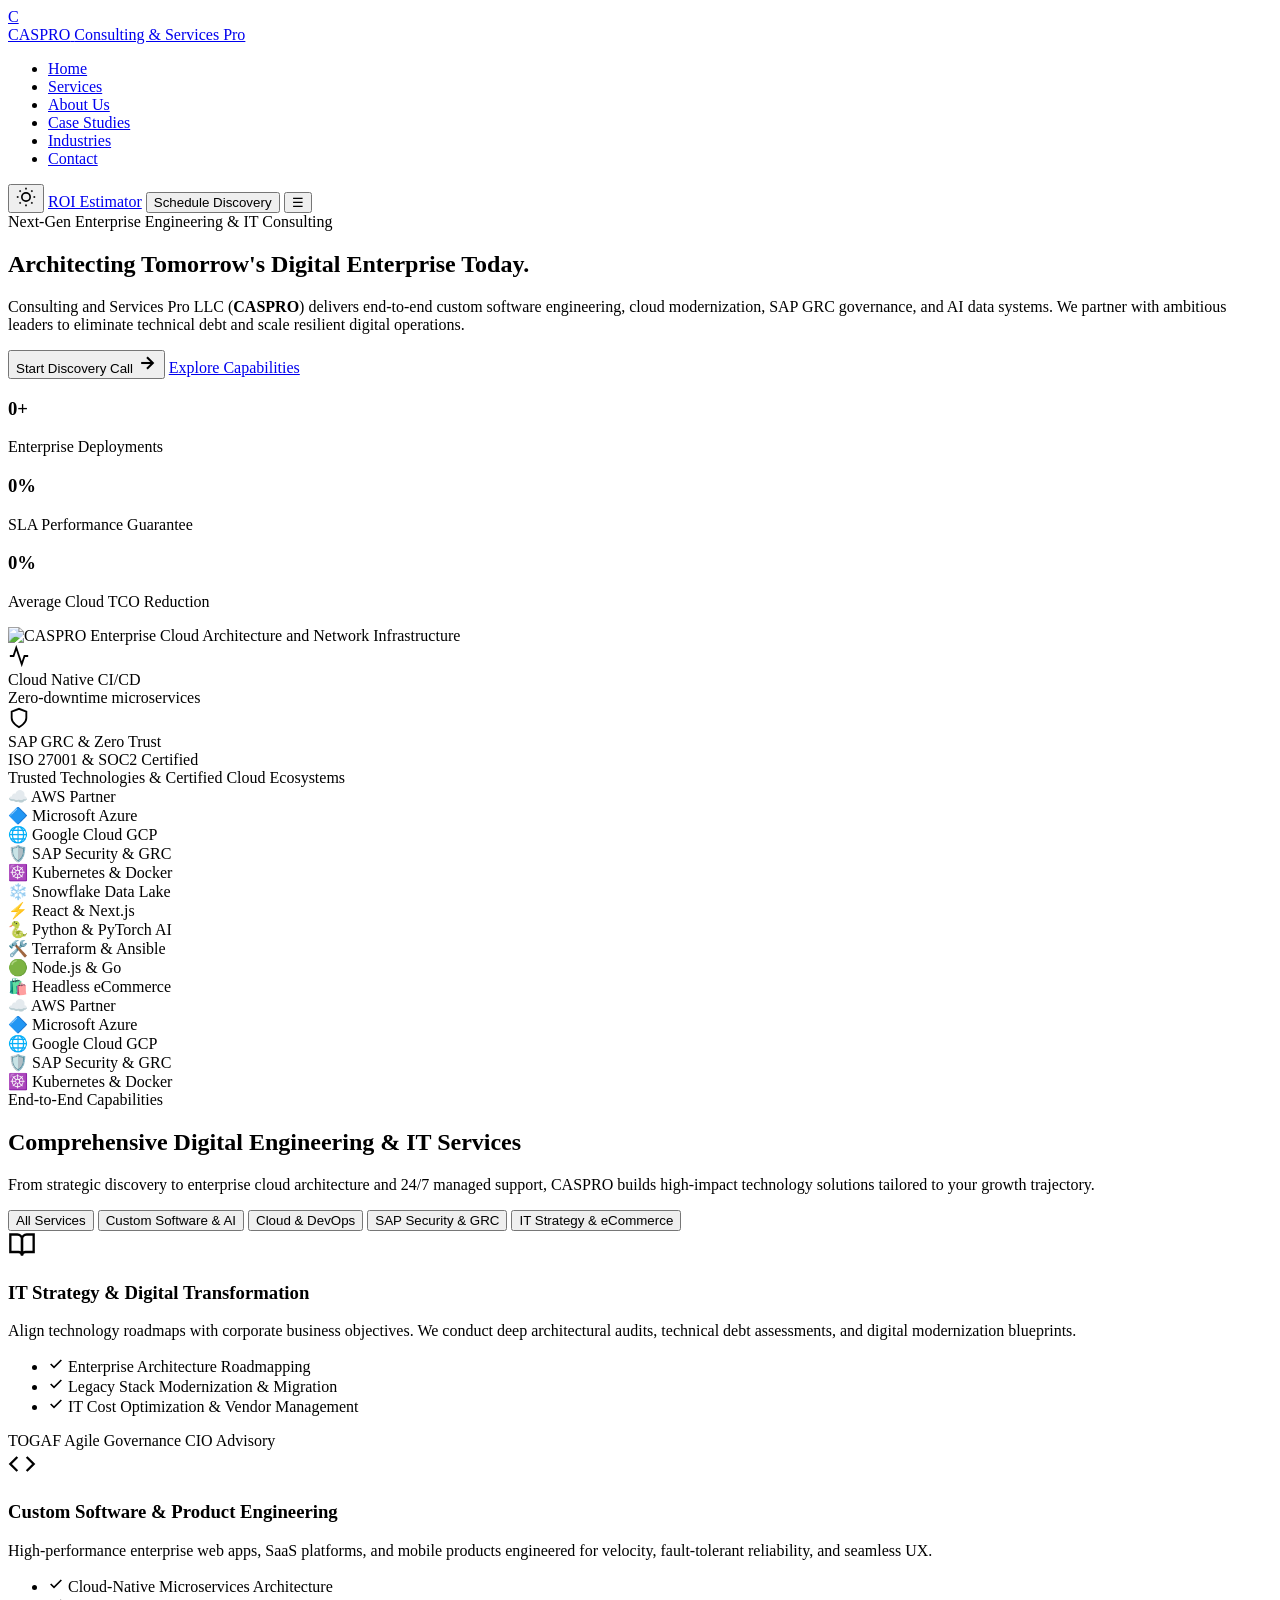
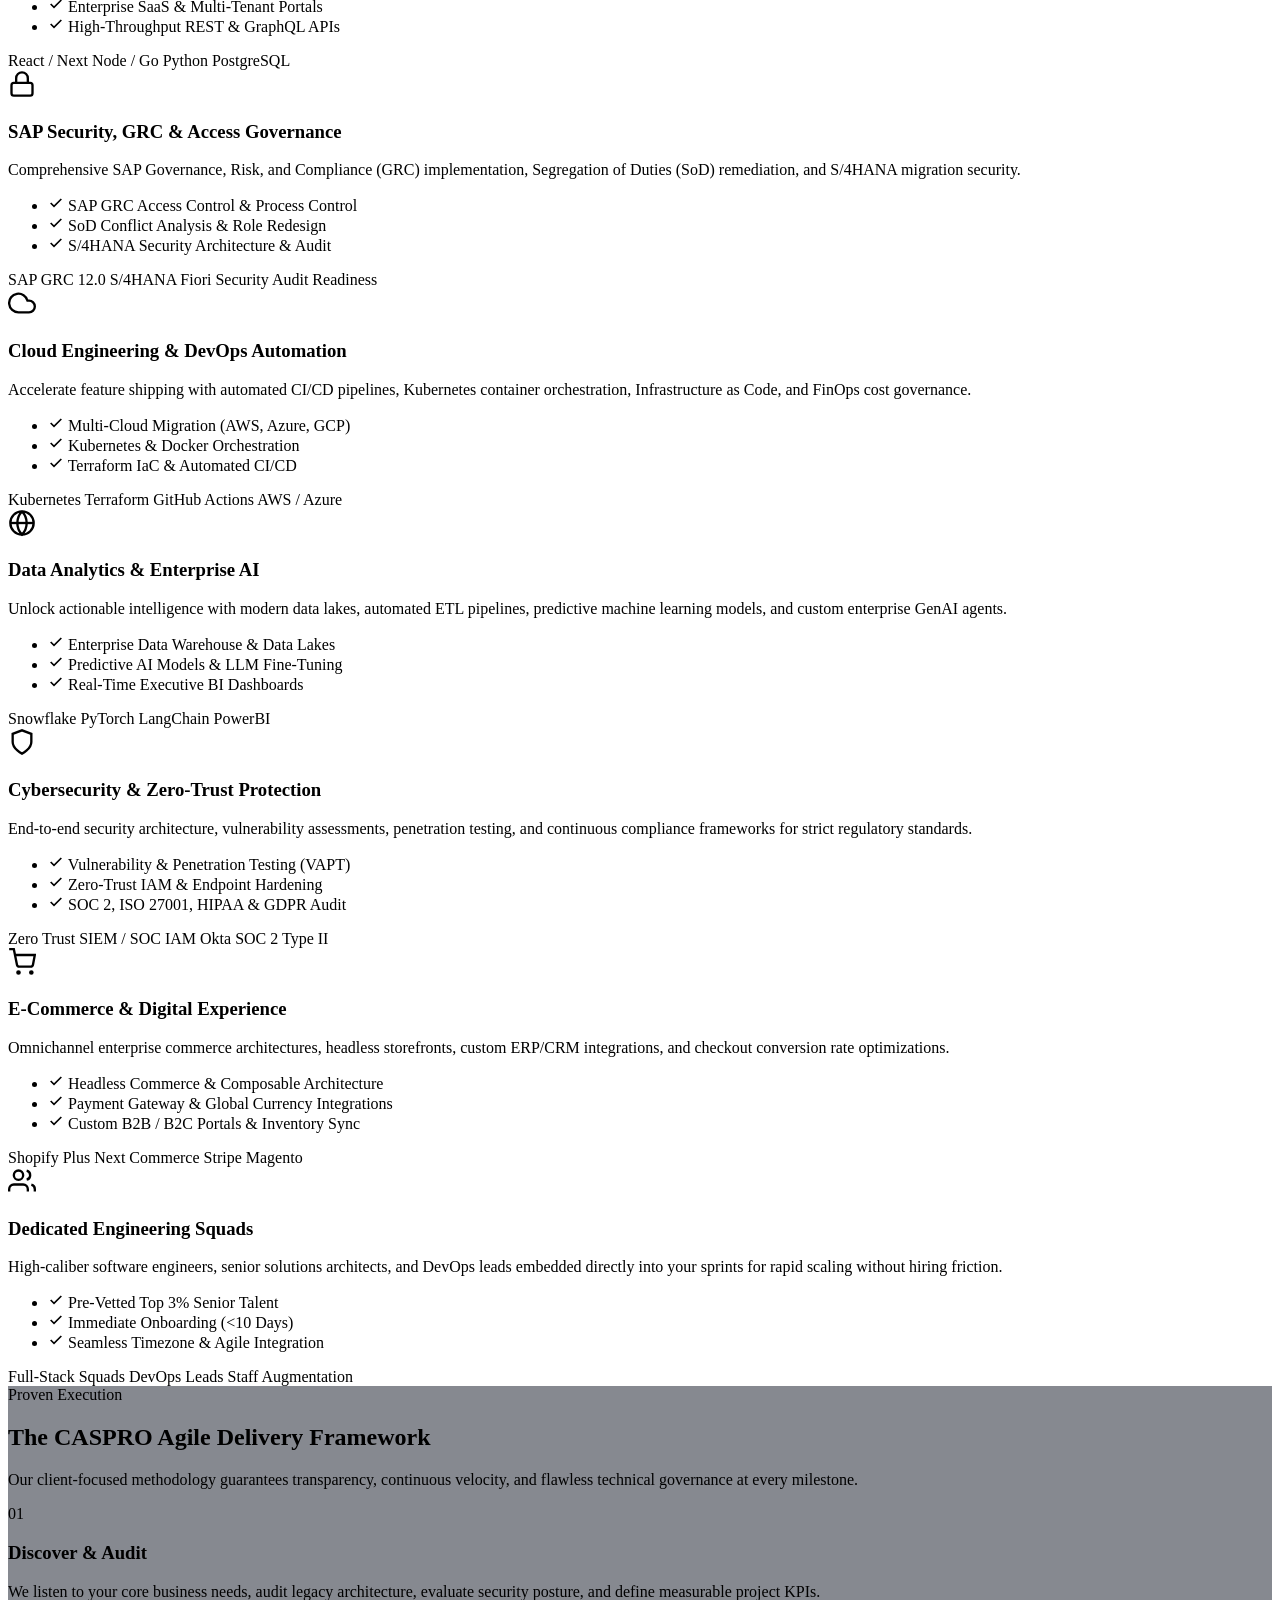
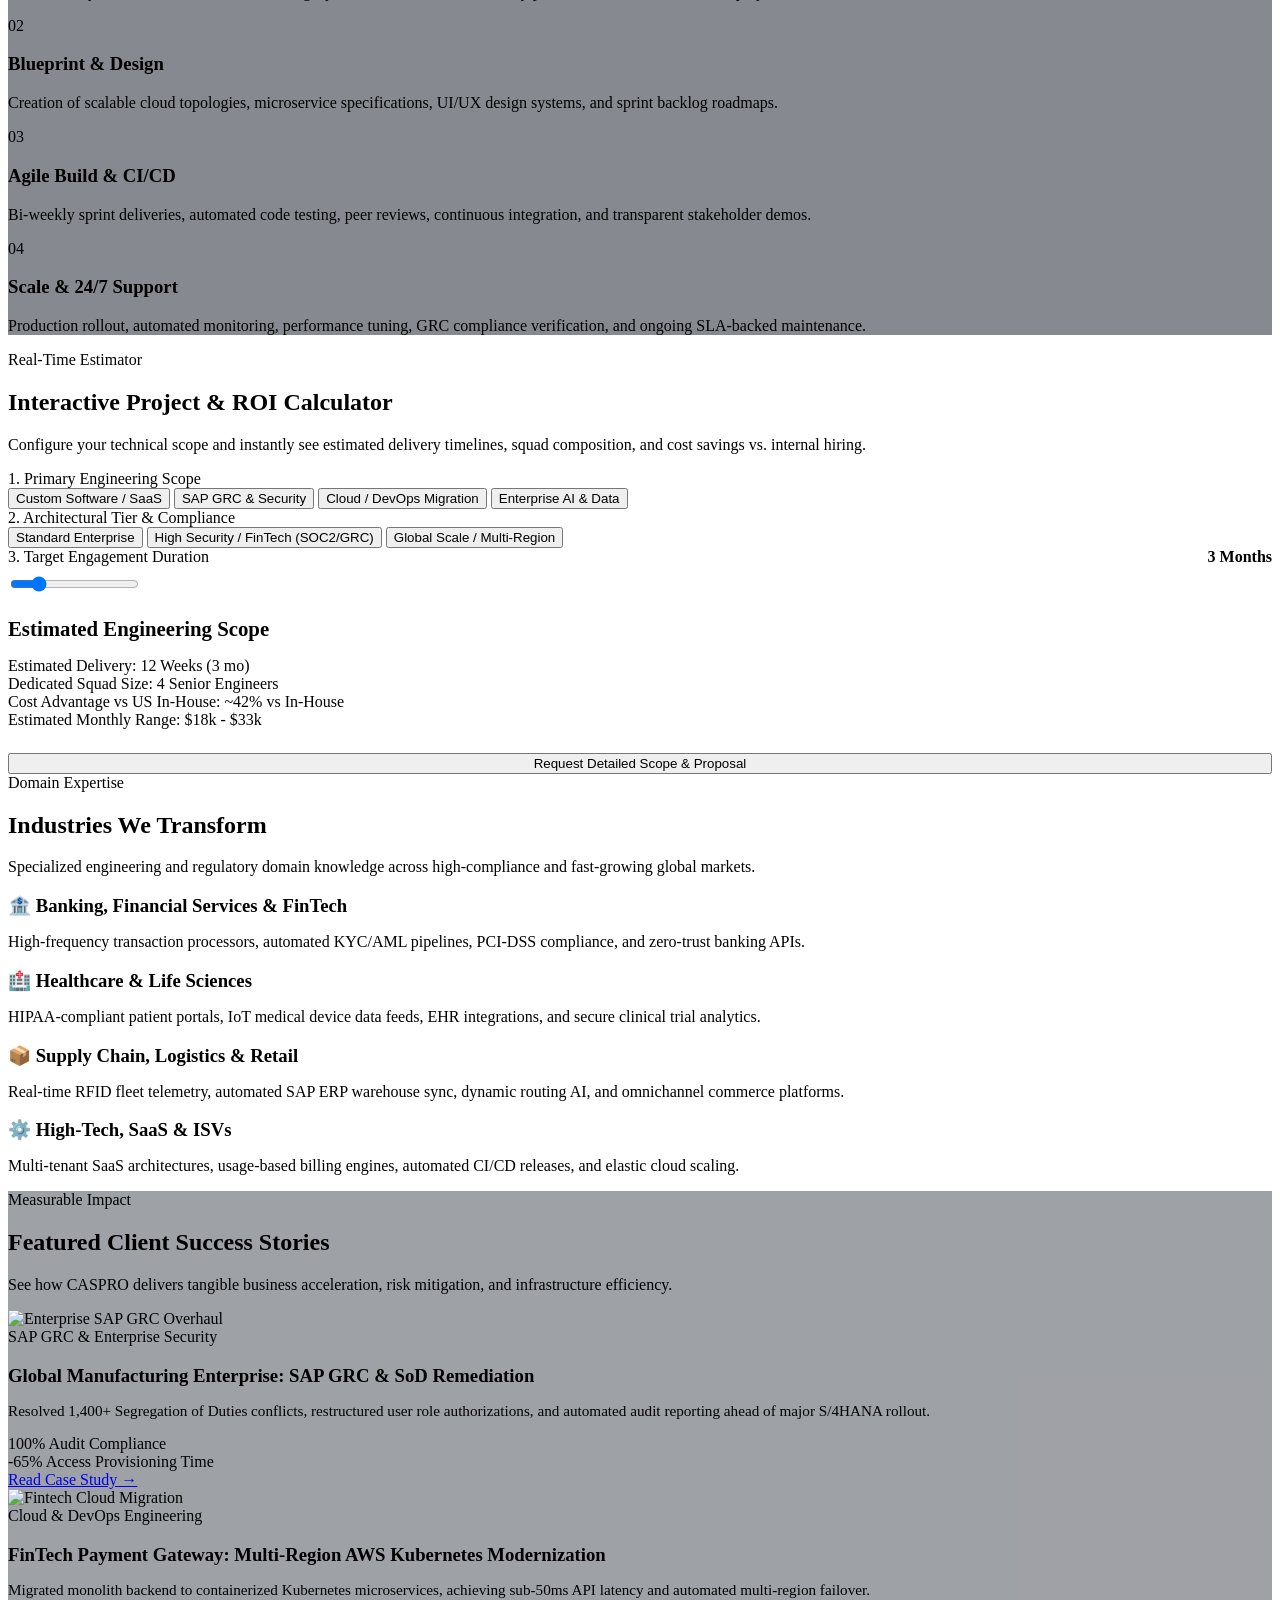
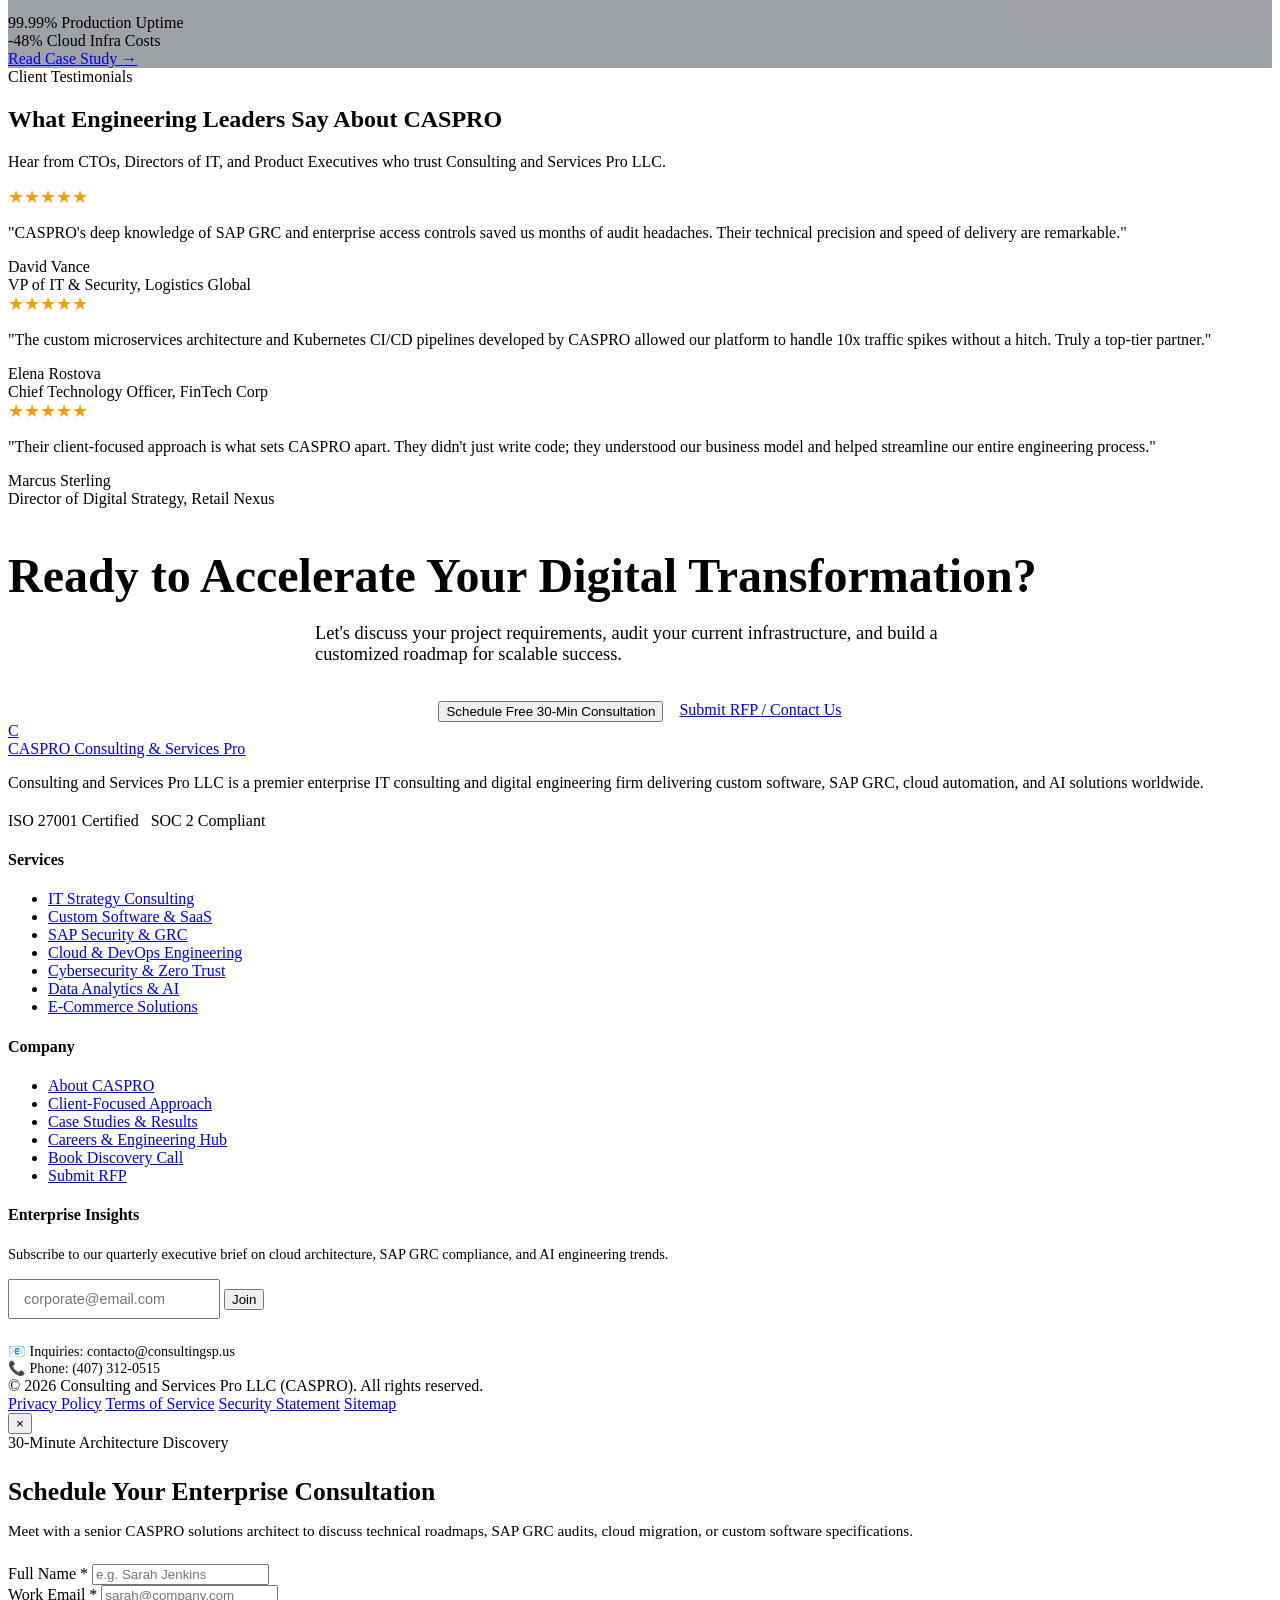
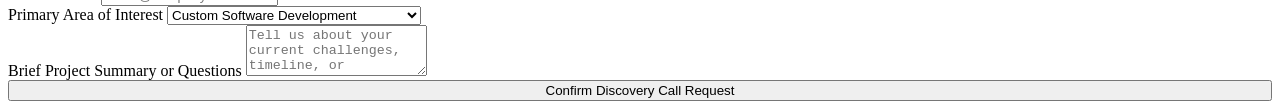
==== index.html @ ff3e0008 "Add files via upload" ====
<!DOCTYPE html>
<html lang="en" data-theme="dark">
<head>
  <meta charset="UTF-8">
  <meta name="viewport" content="width=device-width, initial-scale=1.0">
  <title>CASPRO LLC | Enterprise Software Development, Cloud & IT Consulting</title>
  <meta name="description" content="Consulting and Services Pro LLC (CASPRO) delivers world-class custom software development, cloud engineering, SAP GRC & security, enterprise AI, and digital transformation consulting.">
  <meta name="keywords" content="CASPRO, Consulting and Services Pro LLC, custom software development, cloud migration, SAP security GRC, digital transformation, IT consulting, AI engineering">
  <meta property="og:title" content="CASPRO LLC | Next-Gen Enterprise Software & Cloud Consulting">
  <meta property="og:description" content="Empowering enterprises with custom software engineering, SAP GRC security, cloud modernization, and client-centric IT strategy.">
  <meta property="og:type" content="website">
  <meta property="og:url" content="https://www.casprollc.com/">
  
  <link rel="stylesheet" href="css/style.css">
  <link rel="preconnect" href="https://fonts.googleapis.com">
  <link rel="preconnect" href="https://fonts.gstatic.com" crossorigin>
</head>
<body>

  <!-- Ambient Glowing Background Orbs -->
  <div class="ambient-glow" aria-hidden="true">
    <div class="glow-orb glow-orb-1"></div>
    <div class="glow-orb glow-orb-2"></div>
    <div class="glow-orb glow-orb-3"></div>
  </div>
  <div class="bg-grid-pattern" aria-hidden="true"></div>

  <!-- ========================================================================
       HEADER & NAVIGATION
       ======================================================================== -->
  <header class="header-nav">
    <div class="container nav-container">
      <a href="index.html" class="brand-logo" id="brandLogo">
        <div class="brand-logo-icon">C</div>
        <div class="brand-logo-text">
          <span class="brand-logo-title">CASPRO</span>
          <span class="brand-logo-sub">Consulting &amp; Services Pro</span>
        </div>
      </a>

      <nav>
        <ul class="nav-menu" id="navMenu">
          <li><a href="index.html" class="nav-link active">Home</a></li>
          <li><a href="services.html" class="nav-link">Services</a></li>
          <li><a href="about.html" class="nav-link">About Us</a></li>
          <li><a href="case-studies.html" class="nav-link">Case Studies</a></li>
          <li><a href="#industries" class="nav-link">Industries</a></li>
          <li><a href="contact.html" class="nav-link">Contact</a></li>
        </ul>
      </nav>

      <div class="nav-actions">
        <button class="theme-toggle-btn" id="themeToggleBtn" aria-label="Toggle Theme">
          <span id="themeIcon">
            <svg width="20" height="20" viewBox="0 0 24 24" fill="none" stroke="currentColor" stroke-width="2"><circle cx="12" cy="12" r="5"></circle><line x1="12" y1="1" x2="12" y2="3"></line><line x1="12" y1="21" x2="12" y2="23"></line><line x1="4.22" y1="4.22" x2="5.64" y2="5.64"></line><line x1="18.36" y1="18.36" x2="19.78" y2="19.78"></line><line x1="1" y1="12" x2="3" y2="12"></line><line x1="21" y1="12" x2="23" y2="12"></line><line x1="4.22" y1="19.78" x2="5.64" y2="18.36"></line><line x1="18.36" y1="5.64" x2="19.78" y2="4.22"></line></svg>
          </span>
        </button>
        <a href="#calculator" class="btn btn-secondary btn-sm d-none-mobile">ROI Estimator</a>
        <button class="btn btn-primary open-discovery-modal" id="navCtaBtn">Schedule Discovery</button>
        <button class="mobile-menu-toggle" aria-label="Open Navigation Menu">&#9776;</button>
      </div>
    </div>
  </header>

  <main>
    <!-- ========================================================================
         HERO SECTION
         ======================================================================== -->
    <section class="hero-section">
      <div class="container">
        <div class="hero-grid">
          <div class="hero-content">
            <div class="badge-pill">
              <span class="pulse-dot"></span>
              Next-Gen Enterprise Engineering &amp; IT Consulting
            </div>
            <h1 class="hero-title">
              Architecting <span class="text-gradient">Tomorrow's Digital Enterprise</span> Today.
            </h1>
            <p class="hero-lead">
              Consulting and Services Pro LLC (<strong>CASPRO</strong>) delivers end-to-end custom software engineering, cloud modernization, SAP GRC governance, and AI data systems. We partner with ambitious leaders to eliminate technical debt and scale resilient digital operations.
            </p>
            <div class="hero-cta-group">
              <button class="btn btn-primary btn-lg open-discovery-modal">
                <span>Start Discovery Call</span>
                <svg width="20" height="20" viewBox="0 0 24 24" fill="none" stroke="currentColor" stroke-width="2.5"><line x1="5" y1="12" x2="19" y2="12"></line><polyline points="12 5 19 12 12 19"></polyline></svg>
              </button>
              <a href="#services" class="btn btn-secondary btn-lg">Explore Capabilities</a>
            </div>

            <!-- Animated Stats -->
            <div class="hero-stats-row">
              <div class="stat-item">
                <h3 class="counter-val" data-target="150" data-suffix="+">0+</h3>
                <p>Enterprise Deployments</p>
              </div>
              <div class="stat-item">
                <h3 class="counter-val" data-target="99.8" data-suffix="%" data-decimals="1">0%</h3>
                <p>SLA Performance Guarantee</p>
              </div>
              <div class="stat-item">
                <h3 class="counter-val" data-target="42" data-suffix="%" data-prefix="-">0%</h3>
                <p>Average Cloud TCO Reduction</p>
              </div>
            </div>
          </div>

          <!-- Hero Visual with Interactive Badges -->
          <div class="hero-visual">
            <div class="hero-card-container">
              <div class="hero-img-wrap">
                <img src="assets/images/hero-tech.jpg" alt="CASPRO Enterprise Cloud Architecture and Network Infrastructure">
              </div>
              
              <!-- Floating Pill 1 -->
              <div class="floating-badge floating-badge-1">
                <div class="badge-icon-box cyan">
                  <svg width="22" height="22" viewBox="0 0 24 24" fill="none" stroke="currentColor" stroke-width="2"><polyline points="22 12 18 12 15 21 9 3 6 12 2 12"></polyline></svg>
                </div>
                <div>
                  <div class="badge-text-title">Cloud Native CI/CD</div>
                  <div class="badge-text-sub">Zero-downtime microservices</div>
                </div>
              </div>

              <!-- Floating Pill 2 -->
              <div class="floating-badge floating-badge-2">
                <div class="badge-icon-box emerald">
                  <svg width="22" height="22" viewBox="0 0 24 24" fill="none" stroke="currentColor" stroke-width="2"><path d="M12 22s8-4 8-10V5l-8-3-8 3v7c0 6 8 10 8 10z"></path></svg>
                </div>
                <div>
                  <div class="badge-text-title">SAP GRC &amp; Zero Trust</div>
                  <div class="badge-text-sub">ISO 27001 &amp; SOC2 Certified</div>
                </div>
              </div>
            </div>
          </div>
        </div>
      </div>
    </section>

    <!-- ========================================================================
         TECH STACK & PARTNERS MARQUEE
         ======================================================================== -->
    <section class="marquee-section">
      <div class="marquee-label">Trusted Technologies &amp; Certified Cloud Ecosystems</div>
      <div class="marquee-track">
        <div class="tech-logo-pill"><span>☁️ AWS Partner</span></div>
        <div class="tech-logo-pill"><span>🔷 Microsoft Azure</span></div>
        <div class="tech-logo-pill"><span>🌐 Google Cloud GCP</span></div>
        <div class="tech-logo-pill"><span>🛡️ SAP Security &amp; GRC</span></div>
        <div class="tech-logo-pill"><span>☸️ Kubernetes &amp; Docker</span></div>
        <div class="tech-logo-pill"><span>❄️ Snowflake Data Lake</span></div>
        <div class="tech-logo-pill"><span>⚡ React &amp; Next.js</span></div>
        <div class="tech-logo-pill"><span>🐍 Python &amp; PyTorch AI</span></div>
        <div class="tech-logo-pill"><span>🛠️ Terraform &amp; Ansible</span></div>
        <div class="tech-logo-pill"><span>🟢 Node.js &amp; Go</span></div>
        <div class="tech-logo-pill"><span>🛍️ Headless eCommerce</span></div>
        <!-- Duplicated for seamless infinite loop -->
        <div class="tech-logo-pill"><span>☁️ AWS Partner</span></div>
        <div class="tech-logo-pill"><span>🔷 Microsoft Azure</span></div>
        <div class="tech-logo-pill"><span>🌐 Google Cloud GCP</span></div>
        <div class="tech-logo-pill"><span>🛡️ SAP Security &amp; GRC</span></div>
        <div class="tech-logo-pill"><span>☸️ Kubernetes &amp; Docker</span></div>
      </div>
    </section>

    <!-- ========================================================================
         CORE SERVICES MATRIX (EXPANDED & ELABORATED)
         ======================================================================== -->
    <section class="section" id="services">
      <div class="container">
        <div class="section-header">
          <div class="badge-pill">End-to-End Capabilities</div>
          <h2 class="section-title">Comprehensive <span class="text-gradient">Digital Engineering</span> &amp; IT Services</h2>
          <p class="section-subtitle">
            From strategic discovery to enterprise cloud architecture and 24/7 managed support, CASPRO builds high-impact technology solutions tailored to your growth trajectory.
          </p>
        </div>

        <!-- Filter Tabs -->
        <div class="services-tabs-nav">
          <button class="service-tab-btn active" data-filter="all">All Services</button>
          <button class="service-tab-btn" data-filter="software">Custom Software &amp; AI</button>
          <button class="service-tab-btn" data-filter="cloud">Cloud &amp; DevOps</button>
          <button class="service-tab-btn" data-filter="sap">SAP Security &amp; GRC</button>
          <button class="service-tab-btn" data-filter="strategy">IT Strategy &amp; eCommerce</button>
        </div>

        <!-- Services Grid -->
        <div class="services-grid" id="servicesGrid">
          
          <!-- Service 1: IT Strategy -->
          <div class="glass-card service-card service-card-item" data-category="strategy">
            <div class="service-card-top">
              <div class="service-icon-wrap">
                <svg width="28" height="28" viewBox="0 0 24 24" fill="none" stroke="currentColor" stroke-width="2"><path d="M2 3h6a4 4 0 0 1 4 4v14a3 3 0 0 0-3-3H2z"></path><path d="M22 3h-6a4 4 0 0 0-4 4v14a3 3 0 0 1 3-3h7z"></path></svg>
              </div>
              <h3 class="service-card-title">IT Strategy &amp; Digital Transformation</h3>
              <p class="service-card-desc">
                Align technology roadmaps with corporate business objectives. We conduct deep architectural audits, technical debt assessments, and digital modernization blueprints.
              </p>
              <ul class="service-features-list">
                <li><svg width="16" height="16" viewBox="0 0 24 24" fill="none" stroke="currentColor" stroke-width="2.5"><polyline points="20 6 9 17 4 12"></polyline></svg> Enterprise Architecture Roadmapping</li>
                <li><svg width="16" height="16" viewBox="0 0 24 24" fill="none" stroke="currentColor" stroke-width="2.5"><polyline points="20 6 9 17 4 12"></polyline></svg> Legacy Stack Modernization &amp; Migration</li>
                <li><svg width="16" height="16" viewBox="0 0 24 24" fill="none" stroke="currentColor" stroke-width="2.5"><polyline points="20 6 9 17 4 12"></polyline></svg> IT Cost Optimization &amp; Vendor Management</li>
              </ul>
            </div>
            <div class="service-tech-tags">
              <span class="tech-tag">TOGAF</span>
              <span class="tech-tag">Agile Governance</span>
              <span class="tech-tag">CIO Advisory</span>
            </div>
          </div>

          <!-- Service 2: Custom Software Development -->
          <div class="glass-card service-card service-card-item" data-category="software">
            <div class="service-card-top">
              <div class="service-icon-wrap">
                <svg width="28" height="28" viewBox="0 0 24 24" fill="none" stroke="currentColor" stroke-width="2"><polyline points="16 18 22 12 16 6"></polyline><polyline points="8 6 2 12 8 18"></polyline></svg>
              </div>
              <h3 class="service-card-title">Custom Software &amp; Product Engineering</h3>
              <p class="service-card-desc">
                High-performance enterprise web apps, SaaS platforms, and mobile products engineered for velocity, fault-tolerant reliability, and seamless UX.
              </p>
              <ul class="service-features-list">
                <li><svg width="16" height="16" viewBox="0 0 24 24" fill="none" stroke="currentColor" stroke-width="2.5"><polyline points="20 6 9 17 4 12"></polyline></svg> Cloud-Native Microservices Architecture</li>
                <li><svg width="16" height="16" viewBox="0 0 24 24" fill="none" stroke="currentColor" stroke-width="2.5"><polyline points="20 6 9 17 4 12"></polyline></svg> Enterprise SaaS &amp; Multi-Tenant Portals</li>
                <li><svg width="16" height="16" viewBox="0 0 24 24" fill="none" stroke="currentColor" stroke-width="2.5"><polyline points="20 6 9 17 4 12"></polyline></svg> High-Throughput REST &amp; GraphQL APIs</li>
              </ul>
            </div>
            <div class="service-tech-tags">
              <span class="tech-tag">React / Next</span>
              <span class="tech-tag">Node / Go</span>
              <span class="tech-tag">Python</span>
              <span class="tech-tag">PostgreSQL</span>
            </div>
          </div>

          <!-- Service 3: SAP Security & GRC -->
          <div class="glass-card service-card service-card-item" data-category="sap">
            <div class="service-card-top">
              <div class="service-icon-wrap">
                <svg width="28" height="28" viewBox="0 0 24 24" fill="none" stroke="currentColor" stroke-width="2"><rect x="3" y="11" width="18" height="11" rx="2" ry="2"></rect><path d="M7 11V7a5 5 0 0 1 10 0v4"></path></svg>
              </div>
              <h3 class="service-card-title">SAP Security, GRC &amp; Access Governance</h3>
              <p class="service-card-desc">
                Comprehensive SAP Governance, Risk, and Compliance (GRC) implementation, Segregation of Duties (SoD) remediation, and S/4HANA migration security.
              </p>
              <ul class="service-features-list">
                <li><svg width="16" height="16" viewBox="0 0 24 24" fill="none" stroke="currentColor" stroke-width="2.5"><polyline points="20 6 9 17 4 12"></polyline></svg> SAP GRC Access Control &amp; Process Control</li>
                <li><svg width="16" height="16" viewBox="0 0 24 24" fill="none" stroke="currentColor" stroke-width="2.5"><polyline points="20 6 9 17 4 12"></polyline></svg> SoD Conflict Analysis &amp; Role Redesign</li>
                <li><svg width="16" height="16" viewBox="0 0 24 24" fill="none" stroke="currentColor" stroke-width="2.5"><polyline points="20 6 9 17 4 12"></polyline></svg> S/4HANA Security Architecture &amp; Audit</li>
              </ul>
            </div>
            <div class="service-tech-tags">
              <span class="tech-tag">SAP GRC 12.0</span>
              <span class="tech-tag">S/4HANA</span>
              <span class="tech-tag">Fiori Security</span>
              <span class="tech-tag">Audit Readiness</span>
            </div>
          </div>

          <!-- Service 4: Cloud & DevOps -->
          <div class="glass-card service-card service-card-item" data-category="cloud">
            <div class="service-card-top">
              <div class="service-icon-wrap">
                <svg width="28" height="28" viewBox="0 0 24 24" fill="none" stroke="currentColor" stroke-width="2"><path d="M18 10h-1.26A8 8 0 1 0 9 20h9a5 5 0 0 0 0-10z"></path></svg>
              </div>
              <h3 class="service-card-title">Cloud Engineering &amp; DevOps Automation</h3>
              <p class="service-card-desc">
                Accelerate feature shipping with automated CI/CD pipelines, Kubernetes container orchestration, Infrastructure as Code, and FinOps cost governance.
              </p>
              <ul class="service-features-list">
                <li><svg width="16" height="16" viewBox="0 0 24 24" fill="none" stroke="currentColor" stroke-width="2.5"><polyline points="20 6 9 17 4 12"></polyline></svg> Multi-Cloud Migration (AWS, Azure, GCP)</li>
                <li><svg width="16" height="16" viewBox="0 0 24 24" fill="none" stroke="currentColor" stroke-width="2.5"><polyline points="20 6 9 17 4 12"></polyline></svg> Kubernetes &amp; Docker Orchestration</li>
                <li><svg width="16" height="16" viewBox="0 0 24 24" fill="none" stroke="currentColor" stroke-width="2.5"><polyline points="20 6 9 17 4 12"></polyline></svg> Terraform IaC &amp; Automated CI/CD</li>
              </ul>
            </div>
            <div class="service-tech-tags">
              <span class="tech-tag">Kubernetes</span>
              <span class="tech-tag">Terraform</span>
              <span class="tech-tag">GitHub Actions</span>
              <span class="tech-tag">AWS / Azure</span>
            </div>
          </div>

          <!-- Service 5: Data Analytics & Enterprise AI -->
          <div class="glass-card service-card service-card-item" data-category="software">
            <div class="service-card-top">
              <div class="service-icon-wrap">
                <svg width="28" height="28" viewBox="0 0 24 24" fill="none" stroke="currentColor" stroke-width="2"><circle cx="12" cy="12" r="10"></circle><path d="M12 2a14.5 14.5 0 0 0 0 20 14.5 14.5 0 0 0 0-20"></path><path d="M2 12h20"></path></svg>
              </div>
              <h3 class="service-card-title">Data Analytics &amp; Enterprise AI</h3>
              <p class="service-card-desc">
                Unlock actionable intelligence with modern data lakes, automated ETL pipelines, predictive machine learning models, and custom enterprise GenAI agents.
              </p>
              <ul class="service-features-list">
                <li><svg width="16" height="16" viewBox="0 0 24 24" fill="none" stroke="currentColor" stroke-width="2.5"><polyline points="20 6 9 17 4 12"></polyline></svg> Enterprise Data Warehouse &amp; Data Lakes</li>
                <li><svg width="16" height="16" viewBox="0 0 24 24" fill="none" stroke="currentColor" stroke-width="2.5"><polyline points="20 6 9 17 4 12"></polyline></svg> Predictive AI Models &amp; LLM Fine-Tuning</li>
                <li><svg width="16" height="16" viewBox="0 0 24 24" fill="none" stroke="currentColor" stroke-width="2.5"><polyline points="20 6 9 17 4 12"></polyline></svg> Real-Time Executive BI Dashboards</li>
              </ul>
            </div>
            <div class="service-tech-tags">
              <span class="tech-tag">Snowflake</span>
              <span class="tech-tag">PyTorch</span>
              <span class="tech-tag">LangChain</span>
              <span class="tech-tag">PowerBI</span>
            </div>
          </div>

          <!-- Service 6: Cybersecurity & Zero Trust -->
          <div class="glass-card service-card service-card-item" data-category="cloud sap">
            <div class="service-card-top">
              <div class="service-icon-wrap">
                <svg width="28" height="28" viewBox="0 0 24 24" fill="none" stroke="currentColor" stroke-width="2"><path d="M12 22s8-4 8-10V5l-8-3-8 3v7c0 6 8 10 8 10z"></path></svg>
              </div>
              <h3 class="service-card-title">Cybersecurity &amp; Zero-Trust Protection</h3>
              <p class="service-card-desc">
                End-to-end security architecture, vulnerability assessments, penetration testing, and continuous compliance frameworks for strict regulatory standards.
              </p>
              <ul class="service-features-list">
                <li><svg width="16" height="16" viewBox="0 0 24 24" fill="none" stroke="currentColor" stroke-width="2.5"><polyline points="20 6 9 17 4 12"></polyline></svg> Vulnerability &amp; Penetration Testing (VAPT)</li>
                <li><svg width="16" height="16" viewBox="0 0 24 24" fill="none" stroke="currentColor" stroke-width="2.5"><polyline points="20 6 9 17 4 12"></polyline></svg> Zero-Trust IAM &amp; Endpoint Hardening</li>
                <li><svg width="16" height="16" viewBox="0 0 24 24" fill="none" stroke="currentColor" stroke-width="2.5"><polyline points="20 6 9 17 4 12"></polyline></svg> SOC 2, ISO 27001, HIPAA &amp; GDPR Audit</li>
              </ul>
            </div>
            <div class="service-tech-tags">
              <span class="tech-tag">Zero Trust</span>
              <span class="tech-tag">SIEM / SOC</span>
              <span class="tech-tag">IAM Okta</span>
              <span class="tech-tag">SOC 2 Type II</span>
            </div>
          </div>

          <!-- Service 7: E-Commerce Solutions -->
          <div class="glass-card service-card service-card-item" data-category="strategy">
            <div class="service-card-top">
              <div class="service-icon-wrap">
                <svg width="28" height="28" viewBox="0 0 24 24" fill="none" stroke="currentColor" stroke-width="2"><circle cx="9" cy="21" r="1"></circle><circle cx="20" cy="21" r="1"></circle><path d="M1 1h4l2.68 13.39a2 2 0 0 0 2 1.61h9.72a2 2 0 0 0 2-1.61L23 6H6"></path></svg>
              </div>
              <h3 class="service-card-title">E-Commerce &amp; Digital Experience</h3>
              <p class="service-card-desc">
                Omnichannel enterprise commerce architectures, headless storefronts, custom ERP/CRM integrations, and checkout conversion rate optimizations.
              </p>
              <ul class="service-features-list">
                <li><svg width="16" height="16" viewBox="0 0 24 24" fill="none" stroke="currentColor" stroke-width="2.5"><polyline points="20 6 9 17 4 12"></polyline></svg> Headless Commerce &amp; Composable Architecture</li>
                <li><svg width="16" height="16" viewBox="0 0 24 24" fill="none" stroke="currentColor" stroke-width="2.5"><polyline points="20 6 9 17 4 12"></polyline></svg> Payment Gateway &amp; Global Currency Integrations</li>
                <li><svg width="16" height="16" viewBox="0 0 24 24" fill="none" stroke="currentColor" stroke-width="2.5"><polyline points="20 6 9 17 4 12"></polyline></svg> Custom B2B / B2C Portals &amp; Inventory Sync</li>
              </ul>
            </div>
            <div class="service-tech-tags">
              <span class="tech-tag">Shopify Plus</span>
              <span class="tech-tag">Next Commerce</span>
              <span class="tech-tag">Stripe</span>
              <span class="tech-tag">Magento</span>
            </div>
          </div>

          <!-- Service 8: Dedicated Squads & Staffing -->
          <div class="glass-card service-card service-card-item" data-category="strategy software">
            <div class="service-card-top">
              <div class="service-icon-wrap">
                <svg width="28" height="28" viewBox="0 0 24 24" fill="none" stroke="currentColor" stroke-width="2"><path d="M17 21v-2a4 4 0 0 0-4-4H5a4 4 0 0 0-4 4v2"></path><circle cx="9" cy="7" r="4"></circle><path d="M23 21v-2a4 4 0 0 0-3-3.87"></path><path d="M16 3.13a4 4 0 0 1 0 7.75"></path></svg>
              </div>
              <h3 class="service-card-title">Dedicated Engineering Squads</h3>
              <p class="service-card-desc">
                High-caliber software engineers, senior solutions architects, and DevOps leads embedded directly into your sprints for rapid scaling without hiring friction.
              </p>
              <ul class="service-features-list">
                <li><svg width="16" height="16" viewBox="0 0 24 24" fill="none" stroke="currentColor" stroke-width="2.5"><polyline points="20 6 9 17 4 12"></polyline></svg> Pre-Vetted Top 3% Senior Talent</li>
                <li><svg width="16" height="16" viewBox="0 0 24 24" fill="none" stroke="currentColor" stroke-width="2.5"><polyline points="20 6 9 17 4 12"></polyline></svg> Immediate Onboarding (<10 Days)</li>
                <li><svg width="16" height="16" viewBox="0 0 24 24" fill="none" stroke="currentColor" stroke-width="2.5"><polyline points="20 6 9 17 4 12"></polyline></svg> Seamless Timezone &amp; Agile Integration</li>
              </ul>
            </div>
            <div class="service-tech-tags">
              <span class="tech-tag">Full-Stack Squads</span>
              <span class="tech-tag">DevOps Leads</span>
              <span class="tech-tag">Staff Augmentation</span>
            </div>
          </div>

        </div>
      </div>
    </section>

    <!-- ========================================================================
         AGILE DELIVERY METHODOLOGY (4-STEP FRAMEWORK)
         ======================================================================== -->
    <section class="section" style="background: rgba(14, 20, 34, 0.5); border-top: 1px solid var(--border-glass);">
      <div class="container">
        <div class="section-header">
          <div class="badge-pill">Proven Execution</div>
          <h2 class="section-title">The CASPRO <span class="text-gradient">Agile Delivery Framework</span></h2>
          <p class="section-subtitle">
            Our client-focused methodology guarantees transparency, continuous velocity, and flawless technical governance at every milestone.
          </p>
        </div>

        <div class="methodology-grid">
          <div class="glass-card step-card">
            <div class="step-num">01</div>
            <h3 class="step-title">Discover &amp; Audit</h3>
            <p class="step-desc">
              We listen to your core business needs, audit legacy architecture, evaluate security posture, and define measurable project KPIs.
            </p>
          </div>

          <div class="glass-card step-card">
            <div class="step-num">02</div>
            <h3 class="step-title">Blueprint &amp; Design</h3>
            <p class="step-desc">
              Creation of scalable cloud topologies, microservice specifications, UI/UX design systems, and sprint backlog roadmaps.
            </p>
          </div>

          <div class="glass-card step-card">
            <div class="step-num">03</div>
            <h3 class="step-title">Agile Build &amp; CI/CD</h3>
            <p class="step-desc">
              Bi-weekly sprint deliveries, automated code testing, peer reviews, continuous integration, and transparent stakeholder demos.
            </p>
          </div>

          <div class="glass-card step-card">
            <div class="step-num">04</div>
            <h3 class="step-title">Scale &amp; 24/7 Support</h3>
            <p class="step-desc">
              Production rollout, automated monitoring, performance tuning, GRC compliance verification, and ongoing SLA-backed maintenance.
            </p>
          </div>
        </div>
      </div>
    </section>

    <!-- ========================================================================
         INTERACTIVE PROJECT ESTIMATOR & ROI CALCULATOR
         ======================================================================== -->
    <section class="section calculator-section" id="calculator">
      <div class="container">
        <div class="section-header">
          <div class="badge-pill">Real-Time Estimator</div>
          <h2 class="section-title">Interactive <span class="text-gradient">Project &amp; ROI Calculator</span></h2>
          <p class="section-subtitle">
            Configure your technical scope and instantly see estimated delivery timelines, squad composition, and cost savings vs. internal hiring.
          </p>
        </div>

        <div class="calculator-wrapper">
          <div class="calc-inputs-panel">
            <div class="calc-group">
              <label class="calc-label">1. Primary Engineering Scope</label>
              <div class="calc-options-grid">
                <button class="calc-option-btn calc-service-btn selected" data-multiplier="1.2">Custom Software / SaaS</button>
                <button class="calc-option-btn calc-service-btn" data-multiplier="1.4">SAP GRC &amp; Security</button>
                <button class="calc-option-btn calc-service-btn" data-multiplier="1.1">Cloud / DevOps Migration</button>
                <button class="calc-option-btn calc-service-btn" data-multiplier="1.3">Enterprise AI &amp; Data</button>
              </div>
            </div>

            <div class="calc-group">
              <label class="calc-label">2. Architectural Tier &amp; Compliance</label>
              <div class="calc-options-grid">
                <button class="calc-option-btn calc-tier-btn selected" data-tier="1.0">Standard Enterprise</button>
                <button class="calc-option-btn calc-tier-btn" data-tier="1.35">High Security / FinTech (SOC2/GRC)</button>
                <button class="calc-option-btn calc-tier-btn" data-tier="1.7">Global Scale / Multi-Region</button>
              </div>
            </div>

            <div class="calc-group">
              <div style="display: flex; justify-content: space-between; margin-bottom: 8px;">
                <label class="calc-label" style="margin-bottom: 0;">3. Target Engagement Duration</label>
                <span id="calcDurationVal" style="color: var(--accent-cyan); font-weight: 700;">3 Months</span>
              </div>
              <input type="range" id="calcDurationSlider" class="calc-slider" min="1" max="12" value="3">
            </div>
          </div>

          <div class="calc-result-panel">
            <div>
              <h3 style="font-size: 1.3rem; margin-bottom: 16px;">Estimated Engineering Scope</h3>
              
              <div class="calc-metric-row">
                <span class="calc-metric-title">Estimated Delivery:</span>
                <span class="calc-metric-value" id="estTimeVal">12 Weeks (3 mo)</span>
              </div>

              <div class="calc-metric-row">
                <span class="calc-metric-title">Dedicated Squad Size:</span>
                <span class="calc-metric-value" id="estTeamVal">4 Senior Engineers</span>
              </div>

              <div class="calc-metric-row">
                <span class="calc-metric-title">Cost Advantage vs US In-House:</span>
                <span class="calc-metric-value text-emerald" id="estSavingsVal">~42% vs In-House</span>
              </div>

              <div class="calc-metric-row">
                <span class="calc-metric-title">Estimated Monthly Range:</span>
                <span class="calc-metric-value text-cyan" id="estCostVal">$18k - $33k</span>
              </div>
            </div>

            <div style="margin-top: 24px;">
              <button class="btn btn-primary btn-lg open-discovery-modal" style="width: 100%;">
                Request Detailed Scope &amp; Proposal
              </button>
            </div>
          </div>
        </div>
      </div>
    </section>

    <!-- ========================================================================
         INDUSTRIES SERVED
         ======================================================================== -->
    <section class="section" id="industries">
      <div class="container">
        <div class="section-header">
          <div class="badge-pill">Domain Expertise</div>
          <h2 class="section-title">Industries We <span class="text-gradient">Transform</span></h2>
          <p class="section-subtitle">
            Specialized engineering and regulatory domain knowledge across high-compliance and fast-growing global markets.
          </p>
        </div>

        <div class="services-grid">
          <div class="glass-card">
            <h3 style="margin-bottom: 12px;">🏦 Banking, Financial Services &amp; FinTech</h3>
            <p>High-frequency transaction processors, automated KYC/AML pipelines, PCI-DSS compliance, and zero-trust banking APIs.</p>
          </div>
          <div class="glass-card">
            <h3 style="margin-bottom: 12px;">🏥 Healthcare &amp; Life Sciences</h3>
            <p>HIPAA-compliant patient portals, IoT medical device data feeds, EHR integrations, and secure clinical trial analytics.</p>
          </div>
          <div class="glass-card">
            <h3 style="margin-bottom: 12px;">📦 Supply Chain, Logistics &amp; Retail</h3>
            <p>Real-time RFID fleet telemetry, automated SAP ERP warehouse sync, dynamic routing AI, and omnichannel commerce platforms.</p>
          </div>
          <div class="glass-card">
            <h3 style="margin-bottom: 12px;">⚙️ High-Tech, SaaS &amp; ISVs</h3>
            <p>Multi-tenant SaaS architectures, usage-based billing engines, automated CI/CD releases, and elastic cloud scaling.</p>
          </div>
        </div>
      </div>
    </section>

    <!-- ========================================================================
         CASE STUDIES & CLIENT SUCCESS
         ======================================================================== -->
    <section class="section" style="background: rgba(14, 20, 34, 0.4); border-top: 1px solid var(--border-glass);">
      <div class="container">
        <div class="section-header">
          <div class="badge-pill">Measurable Impact</div>
          <h2 class="section-title">Featured <span class="text-gradient">Client Success Stories</span></h2>
          <p class="section-subtitle">
            See how CASPRO delivers tangible business acceleration, risk mitigation, and infrastructure efficiency.
          </p>
        </div>

        <div class="case-study-grid">
          <!-- Case 1 -->
          <div class="glass-card case-study-card">
            <img src="assets/images/cloud-ai.jpg" alt="Enterprise SAP GRC Overhaul" class="case-study-img">
            <div class="case-study-body">
              <div>
                <div class="case-study-tag">SAP GRC &amp; Enterprise Security</div>
                <h3 style="margin-bottom: 12px;">Global Manufacturing Enterprise: SAP GRC &amp; SoD Remediation</h3>
                <p style="font-size: 0.95rem;">
                  Resolved 1,400+ Segregation of Duties conflicts, restructured user role authorizations, and automated audit reporting ahead of major S/4HANA rollout.
                </p>
                <div class="case-metrics-badges">
                  <div class="metric-pill">
                    <span class="metric-pill-val">100%</span>
                    <span class="metric-pill-label">Audit Compliance</span>
                  </div>
                  <div class="metric-pill">
                    <span class="metric-pill-val">-65%</span>
                    <span class="metric-pill-label">Access Provisioning Time</span>
                  </div>
                </div>
              </div>
              <a href="case-studies.html" class="btn btn-secondary btn-sm" style="margin-top: 16px;">Read Case Study &rarr;</a>
            </div>
          </div>

          <!-- Case 2 -->
          <div class="glass-card case-study-card">
            <img src="assets/images/hero-tech.jpg" alt="Fintech Cloud Migration" class="case-study-img">
            <div class="case-study-body">
              <div>
                <div class="case-study-tag">Cloud &amp; DevOps Engineering</div>
                <h3 style="margin-bottom: 12px;">FinTech Payment Gateway: Multi-Region AWS Kubernetes Modernization</h3>
                <p style="font-size: 0.95rem;">
                  Migrated monolith backend to containerized Kubernetes microservices, achieving sub-50ms API latency and automated multi-region failover.
                </p>
                <div class="case-metrics-badges">
                  <div class="metric-pill">
                    <span class="metric-pill-val">99.99%</span>
                    <span class="metric-pill-label">Production Uptime</span>
                  </div>
                  <div class="metric-pill">
                    <span class="metric-pill-val">-48%</span>
                    <span class="metric-pill-label">Cloud Infra Costs</span>
                  </div>
                </div>
              </div>
              <a href="case-studies.html" class="btn btn-secondary btn-sm" style="margin-top: 16px;">Read Case Study &rarr;</a>
            </div>
          </div>
        </div>
      </div>
    </section>

    <!-- ========================================================================
         CLIENT TESTIMONIALS
         ======================================================================== -->
    <section class="section">
      <div class="container">
        <div class="section-header">
          <div class="badge-pill">Client Testimonials</div>
          <h2 class="section-title">What Engineering Leaders <span class="text-gradient">Say About CASPRO</span></h2>
          <p class="section-subtitle">
            Hear from CTOs, Directors of IT, and Product Executives who trust Consulting and Services Pro LLC.
          </p>
        </div>

        <div class="testimonials-grid">
          <div class="glass-card">
            <div style="color: #f59e0b; margin-bottom: 14px; font-size: 1.1rem;">★★★★★</div>
            <p class="testimonial-quote">
              "CASPRO's deep knowledge of SAP GRC and enterprise access controls saved us months of audit headaches. Their technical precision and speed of delivery are remarkable."
            </p>
            <div class="testimonial-author-wrap">
              <div>
                <div class="author-name">David Vance</div>
                <div class="author-role">VP of IT &amp; Security, Logistics Global</div>
              </div>
            </div>
          </div>

          <div class="glass-card">
            <div style="color: #f59e0b; margin-bottom: 14px; font-size: 1.1rem;">★★★★★</div>
            <p class="testimonial-quote">
              "The custom microservices architecture and Kubernetes CI/CD pipelines developed by CASPRO allowed our platform to handle 10x traffic spikes without a hitch. Truly a top-tier partner."
            </p>
            <div class="testimonial-author-wrap">
              <div>
                <div class="author-name">Elena Rostova</div>
                <div class="author-role">Chief Technology Officer, FinTech Corp</div>
              </div>
            </div>
          </div>

          <div class="glass-card">
            <div style="color: #f59e0b; margin-bottom: 14px; font-size: 1.1rem;">★★★★★</div>
            <p class="testimonial-quote">
              "Their client-focused approach is what sets CASPRO apart. They didn't just write code; they understood our business model and helped streamline our entire engineering process."
            </p>
            <div class="testimonial-author-wrap">
              <div>
                <div class="author-name">Marcus Sterling</div>
                <div class="author-role">Director of Digital Strategy, Retail Nexus</div>
              </div>
            </div>
          </div>
        </div>
      </div>
    </section>

    <!-- ========================================================================
         CTA BANNER & CONTACT PREVIEW
         ======================================================================== -->
    <section class="section cta-banner-section">
      <div class="container">
        <div class="cta-banner-box">
          <h2 style="font-size: clamp(2rem, 4vw, 3rem); margin-bottom: 20px;">
            Ready to Accelerate Your <span class="text-gradient">Digital Transformation</span>?
          </h2>
          <p style="max-width: 650px; margin: 0 auto 36px auto; font-size: 1.15rem; color: var(--text-secondary);">
            Let's discuss your project requirements, audit your current infrastructure, and build a customized roadmap for scalable success.
          </p>
          <div style="display: flex; justify-content: center; gap: 16px; flex-wrap: wrap;">
            <button class="btn btn-primary btn-lg open-discovery-modal">
              Schedule Free 30-Min Consultation
            </button>
            <a href="contact.html" class="btn btn-secondary btn-lg">Submit RFP / Contact Us</a>
          </div>
        </div>
      </div>
    </section>
  </main>

  <!-- ========================================================================
       GLOBAL FOOTER
       ======================================================================== -->
  <footer class="site-footer">
    <div class="container">
      <div class="footer-grid">
        <div class="footer-brand">
          <a href="index.html" class="brand-logo" style="margin-bottom: 16px;">
            <div class="brand-logo-icon">C</div>
            <div class="brand-logo-text">
              <span class="brand-logo-title">CASPRO</span>
              <span class="brand-logo-sub">Consulting &amp; Services Pro</span>
            </div>
          </a>
          <p>
            Consulting and Services Pro LLC is a premier enterprise IT consulting and digital engineering firm delivering custom software, SAP GRC, cloud automation, and AI solutions worldwide.
          </p>
          <div style="margin-top: 20px; display: flex; gap: 12px;">
            <span class="tech-tag" style="border: 1px solid var(--border-glass);">ISO 27001 Certified</span>
            <span class="tech-tag" style="border: 1px solid var(--border-glass);">SOC 2 Compliant</span>
          </div>
        </div>

        <div>
          <h4 class="footer-heading">Services</h4>
          <ul class="footer-links">
            <li><a href="services.html#it-strategy">IT Strategy Consulting</a></li>
            <li><a href="services.html#custom-software">Custom Software &amp; SaaS</a></li>
            <li><a href="services.html#sap-grc">SAP Security &amp; GRC</a></li>
            <li><a href="services.html#cloud-devops">Cloud &amp; DevOps Engineering</a></li>
            <li><a href="services.html#cybersecurity">Cybersecurity &amp; Zero Trust</a></li>
            <li><a href="services.html#data-ai">Data Analytics &amp; AI</a></li>
            <li><a href="services.html#ecommerce">E-Commerce Solutions</a></li>
          </ul>
        </div>

        <div>
          <h4 class="footer-heading">Company</h4>
          <ul class="footer-links">
            <li><a href="about.html">About CASPRO</a></li>
            <li><a href="about.html#approach">Client-Focused Approach</a></li>
            <li><a href="case-studies.html">Case Studies &amp; Results</a></li>
            <li><a href="contact.html">Careers &amp; Engineering Hub</a></li>
            <li><a href="contact.html">Book Discovery Call</a></li>
            <li><a href="contact.html">Submit RFP</a></li>
          </ul>
        </div>

        <div>
          <h4 class="footer-heading">Enterprise Insights</h4>
          <p style="font-size: 0.9rem; margin-bottom: 16px;">
            Subscribe to our quarterly executive brief on cloud architecture, SAP GRC compliance, and AI engineering trends.
          </p>
          <form class="newsletter-form" id="newsletterForm">
            <input type="email" placeholder="corporate@email.com" class="form-control" required style="padding: 10px 14px; font-size: 0.9rem;">
            <button type="submit" class="btn btn-primary btn-sm">Join</button>
          </form>
          <div style="margin-top: 24px; font-size: 0.88rem; color: var(--text-muted);">
            📧 Inquiries: <a href="mailto:contacto@consultingsp.us" style="color: var(--accent-cyan); text-decoration: none;">contacto@consultingsp.us</a><br>
            📞 Phone: <span style="color: var(--text-primary);">(407) 312-0515</span>
          </div>
        </div>
      </div>

      <div class="footer-bottom">
        <div class="footer-bottom-text">
          &copy; 2026 Consulting and Services Pro LLC (CASPRO). All rights reserved.
        </div>
        <div class="footer-legal-links">
          <a href="#">Privacy Policy</a>
          <a href="#">Terms of Service</a>
          <a href="#">Security Statement</a>
          <a href="#">Sitemap</a>
        </div>
      </div>
    </div>
  </footer>

  <!-- ========================================================================
       DISCOVERY SESSION MODAL
       ======================================================================== -->
  <div class="modal-overlay" id="discoveryModal" aria-hidden="true">
    <div class="modal-content">
      <button class="modal-close-btn" id="closeDiscoveryModal" aria-label="Close Modal">&times;</button>
      <div class="badge-pill" style="margin-bottom: 12px;">30-Minute Architecture Discovery</div>
      <h3 style="font-size: 1.6rem; margin-bottom: 12px;">Schedule Your Enterprise Consultation</h3>
      <p style="font-size: 0.95rem; margin-bottom: 24px;">
        Meet with a senior CASPRO solutions architect to discuss technical roadmaps, SAP GRC audits, cloud migration, or custom software specifications.
      </p>

      <form id="modalContactForm">
        <div class="form-group">
          <label class="form-label">Full Name *</label>
          <input type="text" class="form-control" placeholder="e.g. Sarah Jenkins" required>
        </div>
        <div class="form-group">
          <label class="form-label">Work Email *</label>
          <input type="email" class="form-control" placeholder="sarah@company.com" required>
        </div>
        <div class="form-group">
          <label class="form-label">Primary Area of Interest</label>
          <select class="form-control">
            <option>Custom Software Development</option>
            <option>SAP Security &amp; GRC Compliance</option>
            <option>Cloud Migration &amp; DevOps</option>
            <option>Enterprise AI &amp; Data Engineering</option>
            <option>IT Strategy Consulting &amp; Modernization</option>
            <option>Dedicated Engineering Squad</option>
          </select>
        </div>
        <div class="form-group">
          <label class="form-label">Brief Project Summary or Questions</label>
          <textarea class="form-control" rows="3" placeholder="Tell us about your current challenges, timeline, or objectives..."></textarea>
        </div>
        <button type="submit" class="btn btn-primary btn-lg" style="width: 100%;">
          Confirm Discovery Call Request
        </button>
      </form>
    </div>
  </div>

  <script src="js/main.js"></script>
</body>
</html>
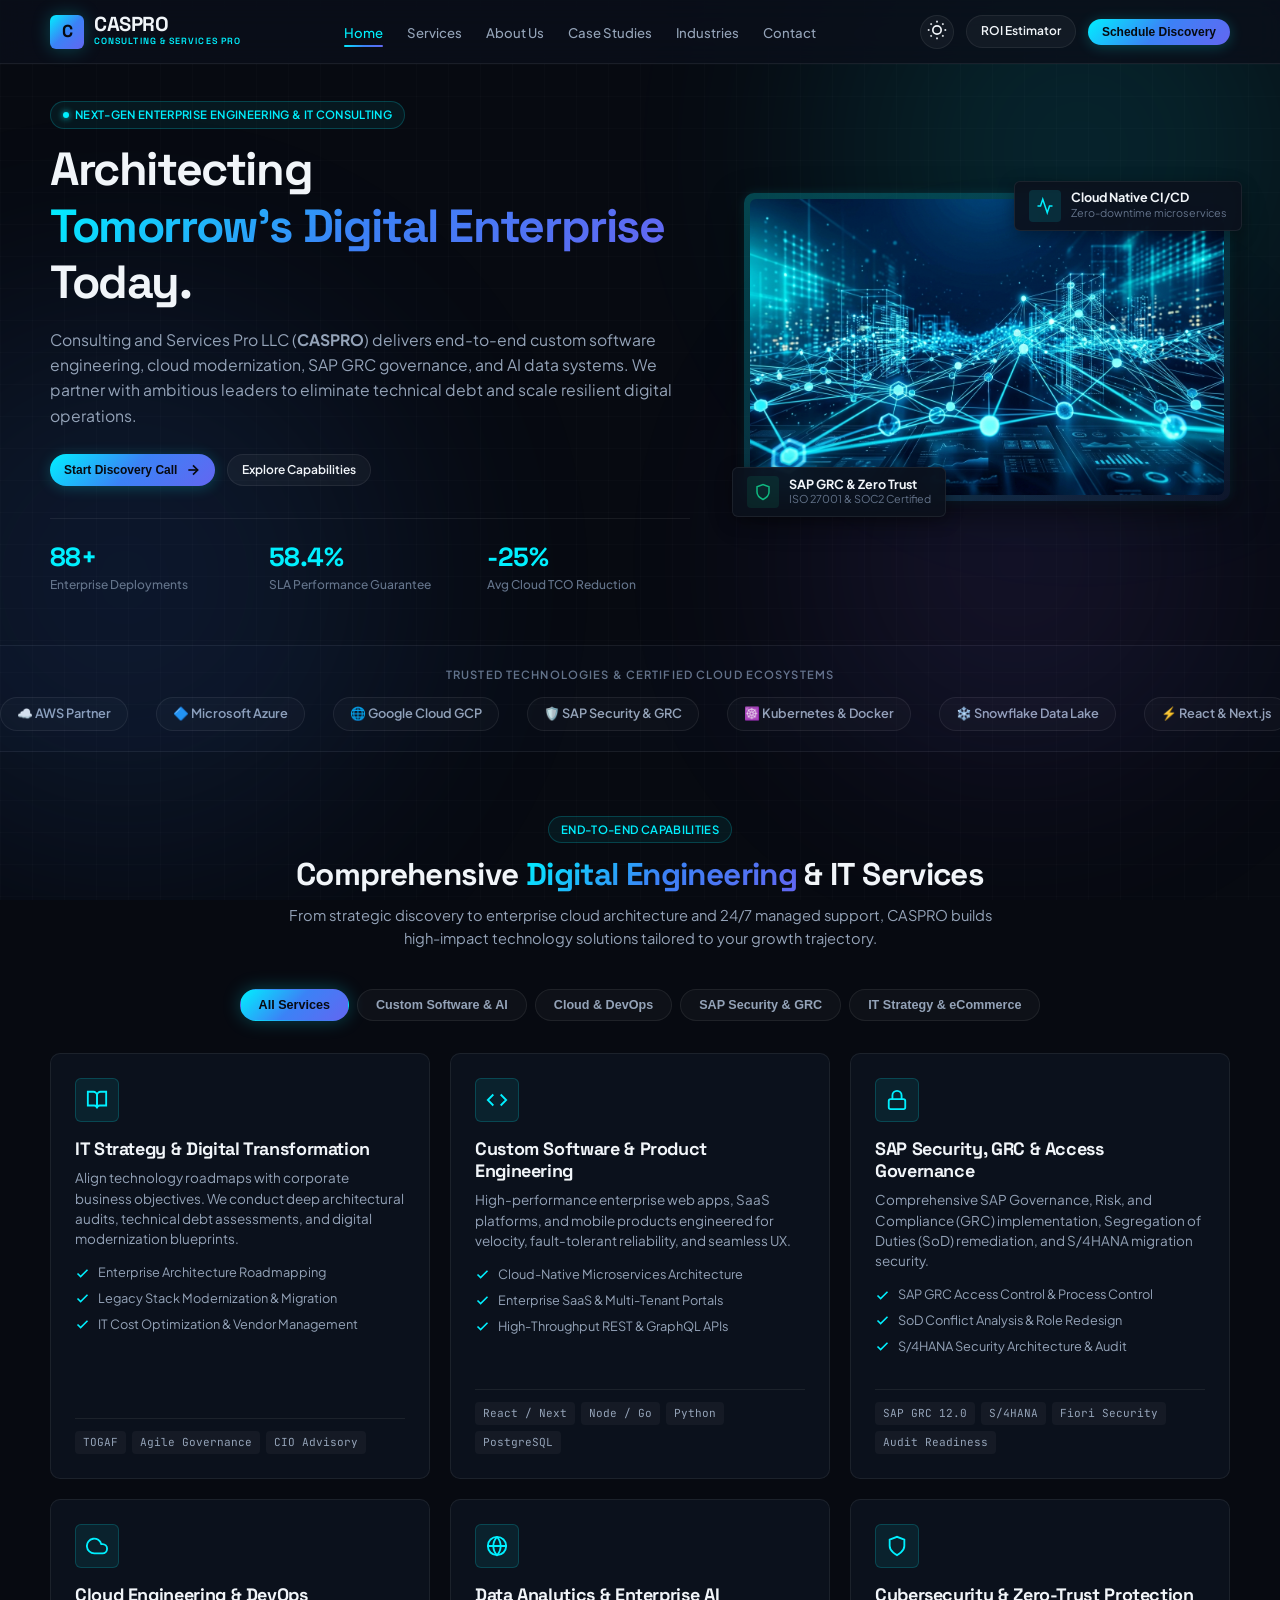
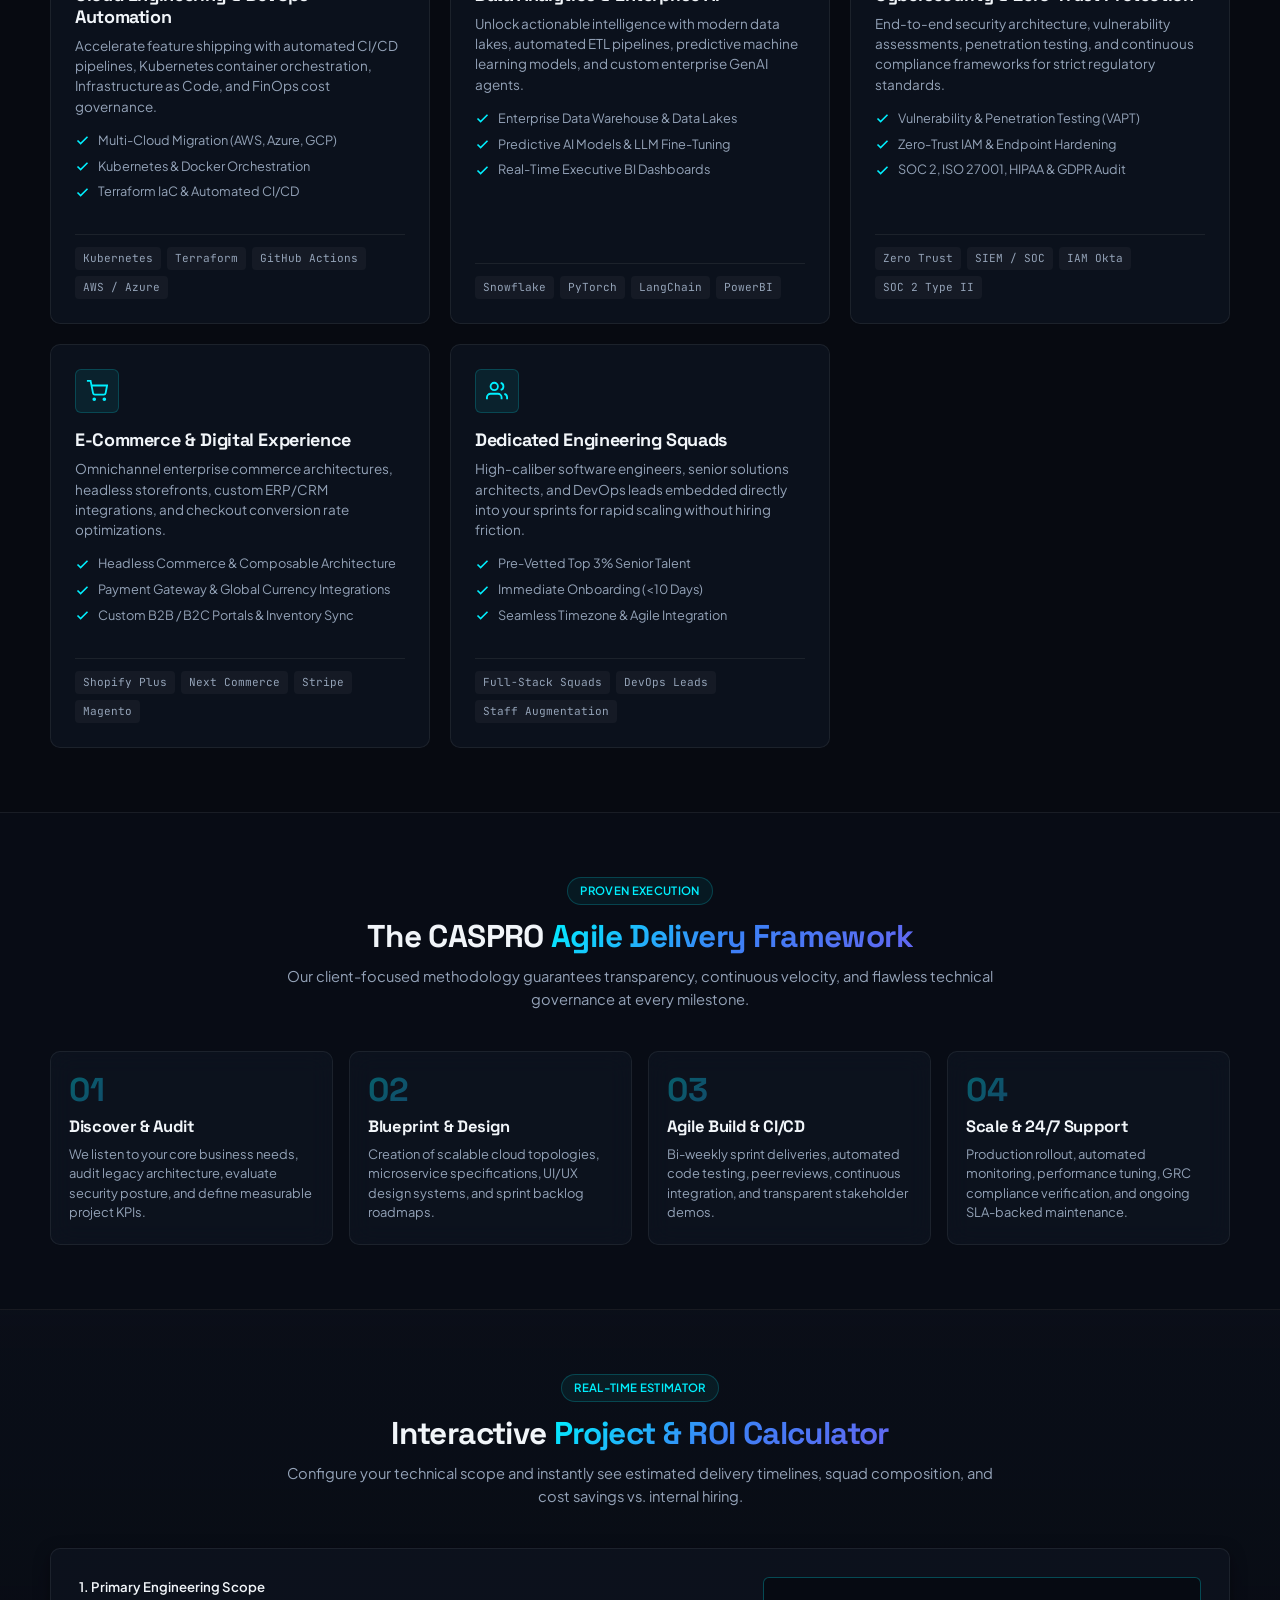
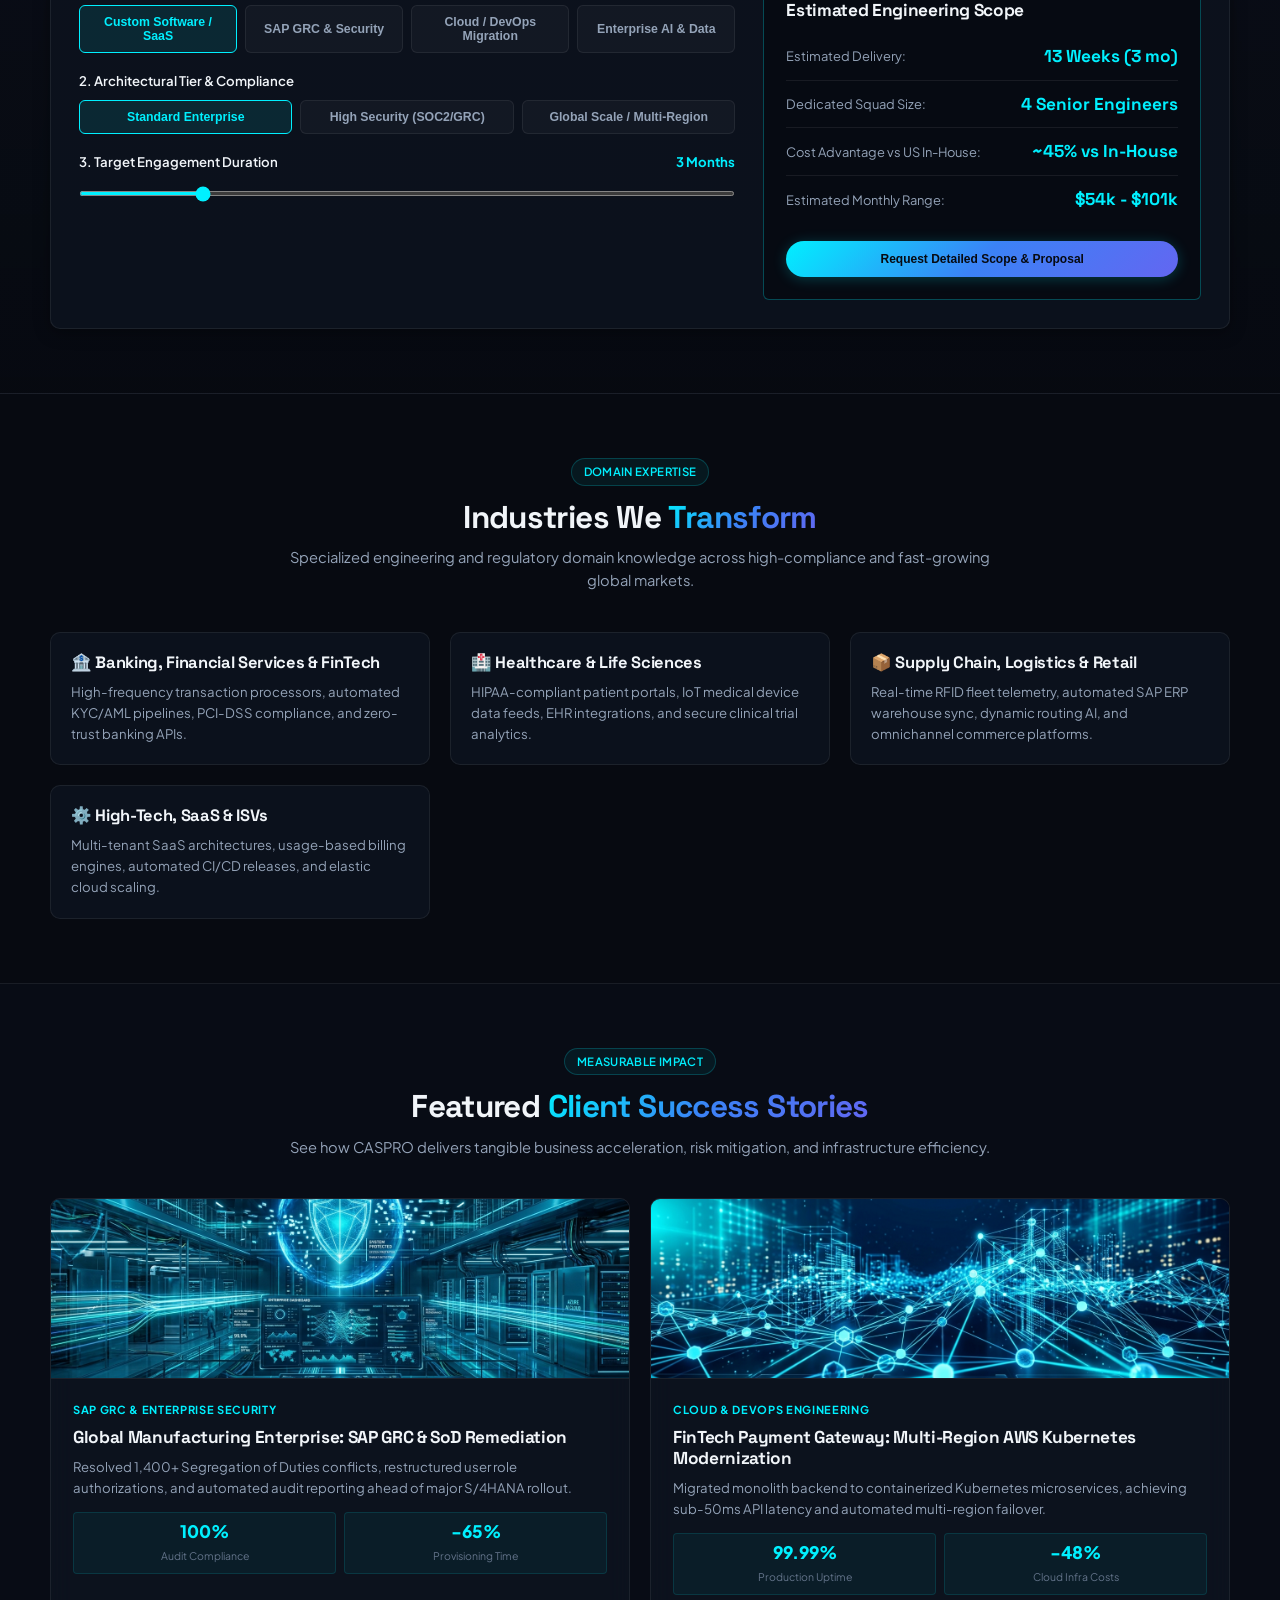
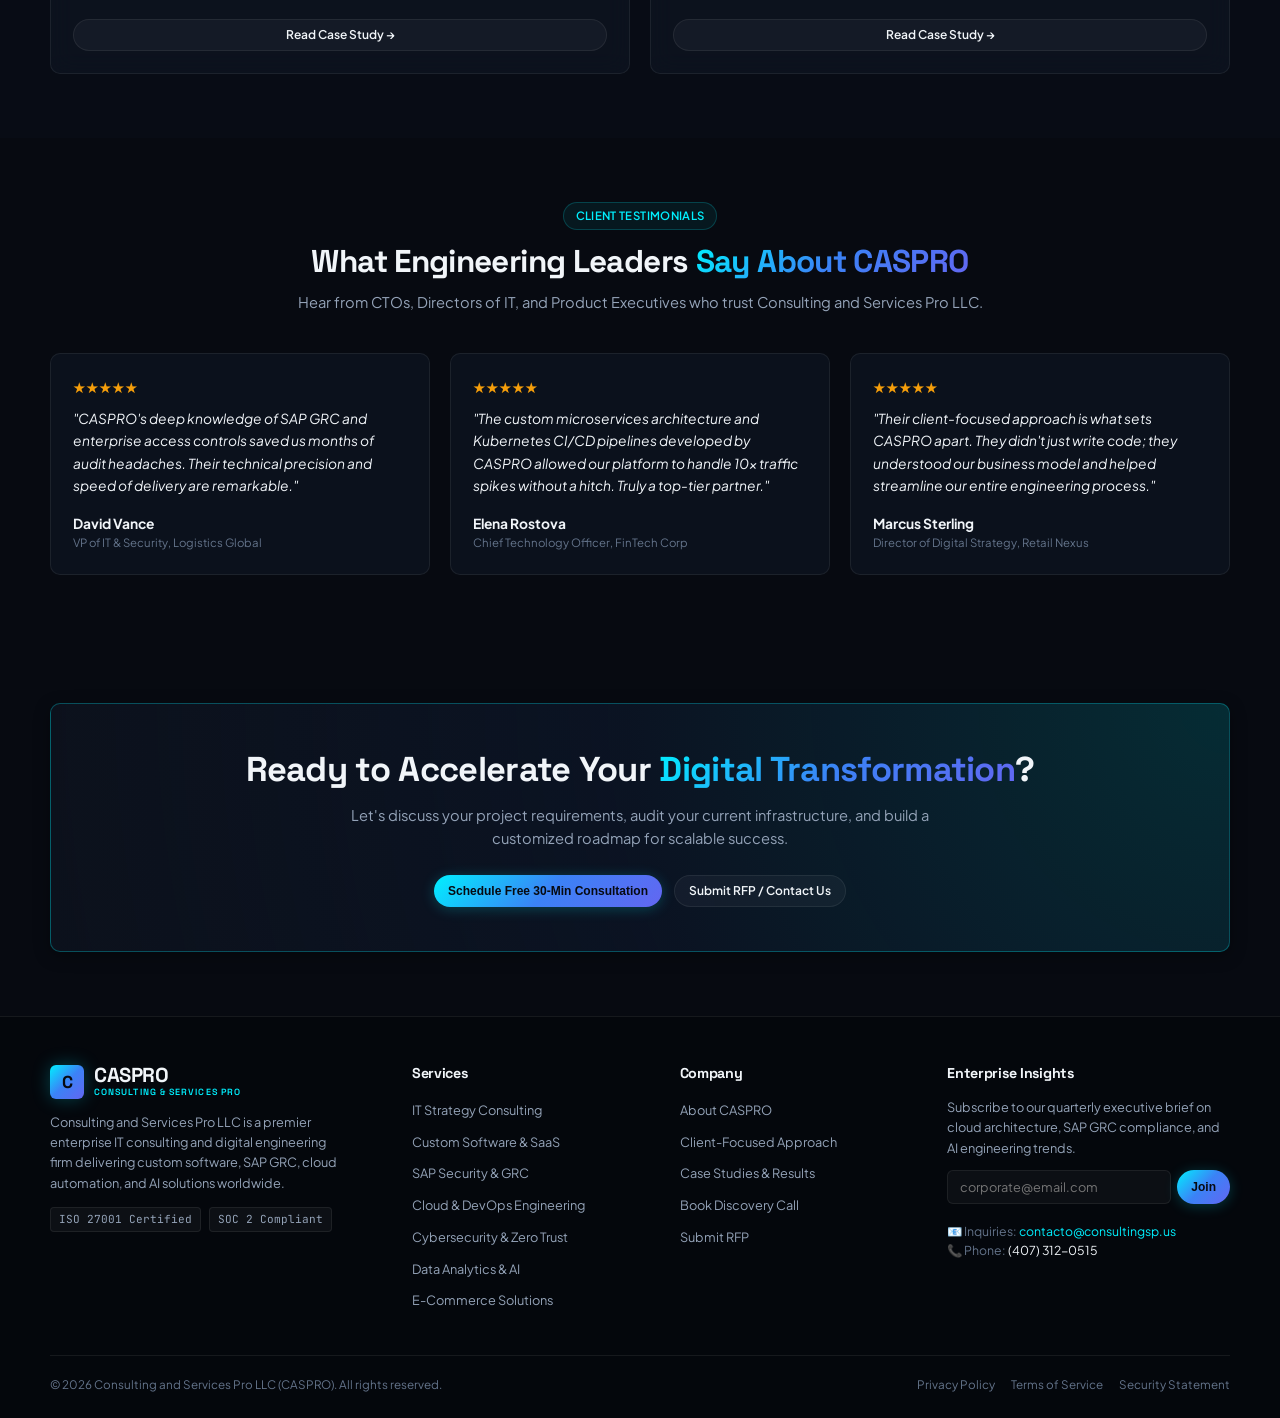
==== commit 528ce5d1: "Initial commit: CASPRO LLC modern enterprise website overhaul" ====
--- a/index.html
+++ b/index.html
@@ -3,10 +3,10 @@
 <head>
   <meta charset="UTF-8">
   <meta name="viewport" content="width=device-width, initial-scale=1.0">
-  <title>CASPRO LLC | Enterprise Software Development, Cloud & IT Consulting</title>
+  <title>CASPRO LLC | Enterprise Software Development, Cloud &amp; IT Consulting</title>
   <meta name="description" content="Consulting and Services Pro LLC (CASPRO) delivers world-class custom software development, cloud engineering, SAP GRC & security, enterprise AI, and digital transformation consulting.">
   <meta name="keywords" content="CASPRO, Consulting and Services Pro LLC, custom software development, cloud migration, SAP security GRC, digital transformation, IT consulting, AI engineering">
-  <meta property="og:title" content="CASPRO LLC | Next-Gen Enterprise Software & Cloud Consulting">
+  <meta property="og:title" content="CASPRO LLC | Next-Gen Enterprise Software &amp; Cloud Consulting">
   <meta property="og:description" content="Empowering enterprises with custom software engineering, SAP GRC security, cloud modernization, and client-centric IT strategy.">
   <meta property="og:type" content="website">
   <meta property="og:url" content="https://www.casprollc.com/">
@@ -17,7 +17,7 @@
 </head>
 <body>
 
-  <!-- Ambient Glowing Background Orbs -->
+  <!-- Ambient Background -->
   <div class="ambient-glow" aria-hidden="true">
     <div class="glow-orb glow-orb-1"></div>
     <div class="glow-orb glow-orb-2"></div>
@@ -25,9 +25,7 @@
   </div>
   <div class="bg-grid-pattern" aria-hidden="true"></div>
 
-  <!-- ========================================================================
-       HEADER & NAVIGATION
-       ======================================================================== -->
+  <!-- HEADER & NAVIGATION -->
   <header class="header-nav">
     <div class="container nav-container">
       <a href="index.html" class="brand-logo" id="brandLogo">
@@ -52,20 +50,18 @@
       <div class="nav-actions">
         <button class="theme-toggle-btn" id="themeToggleBtn" aria-label="Toggle Theme">
           <span id="themeIcon">
-            <svg width="20" height="20" viewBox="0 0 24 24" fill="none" stroke="currentColor" stroke-width="2"><circle cx="12" cy="12" r="5"></circle><line x1="12" y1="1" x2="12" y2="3"></line><line x1="12" y1="21" x2="12" y2="23"></line><line x1="4.22" y1="4.22" x2="5.64" y2="5.64"></line><line x1="18.36" y1="18.36" x2="19.78" y2="19.78"></line><line x1="1" y1="12" x2="3" y2="12"></line><line x1="21" y1="12" x2="23" y2="12"></line><line x1="4.22" y1="19.78" x2="5.64" y2="18.36"></line><line x1="18.36" y1="5.64" x2="19.78" y2="4.22"></line></svg>
+            <svg width="18" height="18" viewBox="0 0 24 24" fill="none" stroke="currentColor" stroke-width="2"><circle cx="12" cy="12" r="5"></circle><line x1="12" y1="1" x2="12" y2="3"></line><line x1="12" y1="21" x2="12" y2="23"></line><line x1="4.22" y1="4.22" x2="5.64" y2="5.64"></line><line x1="18.36" y1="18.36" x2="19.78" y2="19.78"></line><line x1="1" y1="12" x2="3" y2="12"></line><line x1="21" y1="12" x2="23" y2="12"></line><line x1="4.22" y1="19.78" x2="5.64" y2="18.36"></line><line x1="18.36" y1="5.64" x2="19.78" y2="4.22"></line></svg>
           </span>
         </button>
         <a href="#calculator" class="btn btn-secondary btn-sm d-none-mobile">ROI Estimator</a>
-        <button class="btn btn-primary open-discovery-modal" id="navCtaBtn">Schedule Discovery</button>
+        <button class="btn btn-primary btn-sm open-discovery-modal" id="navCtaBtn">Schedule Discovery</button>
         <button class="mobile-menu-toggle" aria-label="Open Navigation Menu">&#9776;</button>
       </div>
     </div>
   </header>
 
   <main>
-    <!-- ========================================================================
-         HERO SECTION
-         ======================================================================== -->
+    <!-- HERO SECTION (COMPACT & HIGH-DENSITY) -->
     <section class="hero-section">
       <div class="container">
         <div class="hero-grid">
@@ -81,14 +77,14 @@
               Consulting and Services Pro LLC (<strong>CASPRO</strong>) delivers end-to-end custom software engineering, cloud modernization, SAP GRC governance, and AI data systems. We partner with ambitious leaders to eliminate technical debt and scale resilient digital operations.
             </p>
             <div class="hero-cta-group">
-              <button class="btn btn-primary btn-lg open-discovery-modal">
+              <button class="btn btn-primary btn-sm open-discovery-modal">
                 <span>Start Discovery Call</span>
-                <svg width="20" height="20" viewBox="0 0 24 24" fill="none" stroke="currentColor" stroke-width="2.5"><line x1="5" y1="12" x2="19" y2="12"></line><polyline points="12 5 19 12 12 19"></polyline></svg>
+                <svg width="16" height="16" viewBox="0 0 24 24" fill="none" stroke="currentColor" stroke-width="2.5"><line x1="5" y1="12" x2="19" y2="12"></line><polyline points="12 5 19 12 12 19"></polyline></svg>
               </button>
-              <a href="#services" class="btn btn-secondary btn-lg">Explore Capabilities</a>
-            </div>
-
-            <!-- Animated Stats -->
+              <a href="#services" class="btn btn-secondary btn-sm">Explore Capabilities</a>
+            </div>
+
+            <!-- Compact Animated Stats -->
             <div class="hero-stats-row">
               <div class="stat-item">
                 <h3 class="counter-val" data-target="150" data-suffix="+">0+</h3>
@@ -100,7 +96,7 @@
               </div>
               <div class="stat-item">
                 <h3 class="counter-val" data-target="42" data-suffix="%" data-prefix="-">0%</h3>
-                <p>Average Cloud TCO Reduction</p>
+                <p>Avg Cloud TCO Reduction</p>
               </div>
             </div>
           </div>
@@ -112,10 +108,9 @@
                 <img src="assets/images/hero-tech.jpg" alt="CASPRO Enterprise Cloud Architecture and Network Infrastructure">
               </div>
               
-              <!-- Floating Pill 1 -->
               <div class="floating-badge floating-badge-1">
                 <div class="badge-icon-box cyan">
-                  <svg width="22" height="22" viewBox="0 0 24 24" fill="none" stroke="currentColor" stroke-width="2"><polyline points="22 12 18 12 15 21 9 3 6 12 2 12"></polyline></svg>
+                  <svg width="18" height="18" viewBox="0 0 24 24" fill="none" stroke="currentColor" stroke-width="2"><polyline points="22 12 18 12 15 21 9 3 6 12 2 12"></polyline></svg>
                 </div>
                 <div>
                   <div class="badge-text-title">Cloud Native CI/CD</div>
@@ -123,10 +118,9 @@
                 </div>
               </div>
 
-              <!-- Floating Pill 2 -->
               <div class="floating-badge floating-badge-2">
                 <div class="badge-icon-box emerald">
-                  <svg width="22" height="22" viewBox="0 0 24 24" fill="none" stroke="currentColor" stroke-width="2"><path d="M12 22s8-4 8-10V5l-8-3-8 3v7c0 6 8 10 8 10z"></path></svg>
+                  <svg width="18" height="18" viewBox="0 0 24 24" fill="none" stroke="currentColor" stroke-width="2"><path d="M12 22s8-4 8-10V5l-8-3-8 3v7c0 6 8 10 8 10z"></path></svg>
                 </div>
                 <div>
                   <div class="badge-text-title">SAP GRC &amp; Zero Trust</div>
@@ -139,9 +133,7 @@
       </div>
     </section>
 
-    <!-- ========================================================================
-         TECH STACK & PARTNERS MARQUEE
-         ======================================================================== -->
+    <!-- TECH STACK & PARTNERS MARQUEE -->
     <section class="marquee-section">
       <div class="marquee-label">Trusted Technologies &amp; Certified Cloud Ecosystems</div>
       <div class="marquee-track">
@@ -156,7 +148,6 @@
         <div class="tech-logo-pill"><span>🛠️ Terraform &amp; Ansible</span></div>
         <div class="tech-logo-pill"><span>🟢 Node.js &amp; Go</span></div>
         <div class="tech-logo-pill"><span>🛍️ Headless eCommerce</span></div>
-        <!-- Duplicated for seamless infinite loop -->
         <div class="tech-logo-pill"><span>☁️ AWS Partner</span></div>
         <div class="tech-logo-pill"><span>🔷 Microsoft Azure</span></div>
         <div class="tech-logo-pill"><span>🌐 Google Cloud GCP</span></div>
@@ -165,9 +156,7 @@
       </div>
     </section>
 
-    <!-- ========================================================================
-         CORE SERVICES MATRIX (EXPANDED & ELABORATED)
-         ======================================================================== -->
+    <!-- CORE SERVICES MATRIX (COMPACT BENTO GRID) -->
     <section class="section" id="services">
       <div class="container">
         <div class="section-header">
@@ -194,16 +183,16 @@
           <div class="glass-card service-card service-card-item" data-category="strategy">
             <div class="service-card-top">
               <div class="service-icon-wrap">
-                <svg width="28" height="28" viewBox="0 0 24 24" fill="none" stroke="currentColor" stroke-width="2"><path d="M2 3h6a4 4 0 0 1 4 4v14a3 3 0 0 0-3-3H2z"></path><path d="M22 3h-6a4 4 0 0 0-4 4v14a3 3 0 0 1 3-3h7z"></path></svg>
+                <svg width="22" height="22" viewBox="0 0 24 24" fill="none" stroke="currentColor" stroke-width="2"><path d="M2 3h6a4 4 0 0 1 4 4v14a3 3 0 0 0-3-3H2z"></path><path d="M22 3h-6a4 4 0 0 0-4 4v14a3 3 0 0 1 3-3h7z"></path></svg>
               </div>
               <h3 class="service-card-title">IT Strategy &amp; Digital Transformation</h3>
               <p class="service-card-desc">
                 Align technology roadmaps with corporate business objectives. We conduct deep architectural audits, technical debt assessments, and digital modernization blueprints.
               </p>
               <ul class="service-features-list">
-                <li><svg width="16" height="16" viewBox="0 0 24 24" fill="none" stroke="currentColor" stroke-width="2.5"><polyline points="20 6 9 17 4 12"></polyline></svg> Enterprise Architecture Roadmapping</li>
-                <li><svg width="16" height="16" viewBox="0 0 24 24" fill="none" stroke="currentColor" stroke-width="2.5"><polyline points="20 6 9 17 4 12"></polyline></svg> Legacy Stack Modernization &amp; Migration</li>
-                <li><svg width="16" height="16" viewBox="0 0 24 24" fill="none" stroke="currentColor" stroke-width="2.5"><polyline points="20 6 9 17 4 12"></polyline></svg> IT Cost Optimization &amp; Vendor Management</li>
+                <li><svg width="15" height="15" viewBox="0 0 24 24" fill="none" stroke="currentColor" stroke-width="2.5"><polyline points="20 6 9 17 4 12"></polyline></svg> Enterprise Architecture Roadmapping</li>
+                <li><svg width="15" height="15" viewBox="0 0 24 24" fill="none" stroke="currentColor" stroke-width="2.5"><polyline points="20 6 9 17 4 12"></polyline></svg> Legacy Stack Modernization &amp; Migration</li>
+                <li><svg width="15" height="15" viewBox="0 0 24 24" fill="none" stroke="currentColor" stroke-width="2.5"><polyline points="20 6 9 17 4 12"></polyline></svg> IT Cost Optimization &amp; Vendor Management</li>
               </ul>
             </div>
             <div class="service-tech-tags">
@@ -217,16 +206,16 @@
           <div class="glass-card service-card service-card-item" data-category="software">
             <div class="service-card-top">
               <div class="service-icon-wrap">
-                <svg width="28" height="28" viewBox="0 0 24 24" fill="none" stroke="currentColor" stroke-width="2"><polyline points="16 18 22 12 16 6"></polyline><polyline points="8 6 2 12 8 18"></polyline></svg>
+                <svg width="22" height="22" viewBox="0 0 24 24" fill="none" stroke="currentColor" stroke-width="2"><polyline points="16 18 22 12 16 6"></polyline><polyline points="8 6 2 12 8 18"></polyline></svg>
               </div>
               <h3 class="service-card-title">Custom Software &amp; Product Engineering</h3>
               <p class="service-card-desc">
                 High-performance enterprise web apps, SaaS platforms, and mobile products engineered for velocity, fault-tolerant reliability, and seamless UX.
               </p>
               <ul class="service-features-list">
-                <li><svg width="16" height="16" viewBox="0 0 24 24" fill="none" stroke="currentColor" stroke-width="2.5"><polyline points="20 6 9 17 4 12"></polyline></svg> Cloud-Native Microservices Architecture</li>
-                <li><svg width="16" height="16" viewBox="0 0 24 24" fill="none" stroke="currentColor" stroke-width="2.5"><polyline points="20 6 9 17 4 12"></polyline></svg> Enterprise SaaS &amp; Multi-Tenant Portals</li>
-                <li><svg width="16" height="16" viewBox="0 0 24 24" fill="none" stroke="currentColor" stroke-width="2.5"><polyline points="20 6 9 17 4 12"></polyline></svg> High-Throughput REST &amp; GraphQL APIs</li>
+                <li><svg width="15" height="15" viewBox="0 0 24 24" fill="none" stroke="currentColor" stroke-width="2.5"><polyline points="20 6 9 17 4 12"></polyline></svg> Cloud-Native Microservices Architecture</li>
+                <li><svg width="15" height="15" viewBox="0 0 24 24" fill="none" stroke="currentColor" stroke-width="2.5"><polyline points="20 6 9 17 4 12"></polyline></svg> Enterprise SaaS &amp; Multi-Tenant Portals</li>
+                <li><svg width="15" height="15" viewBox="0 0 24 24" fill="none" stroke="currentColor" stroke-width="2.5"><polyline points="20 6 9 17 4 12"></polyline></svg> High-Throughput REST &amp; GraphQL APIs</li>
               </ul>
             </div>
             <div class="service-tech-tags">
@@ -241,16 +230,16 @@
           <div class="glass-card service-card service-card-item" data-category="sap">
             <div class="service-card-top">
               <div class="service-icon-wrap">
-                <svg width="28" height="28" viewBox="0 0 24 24" fill="none" stroke="currentColor" stroke-width="2"><rect x="3" y="11" width="18" height="11" rx="2" ry="2"></rect><path d="M7 11V7a5 5 0 0 1 10 0v4"></path></svg>
+                <svg width="22" height="22" viewBox="0 0 24 24" fill="none" stroke="currentColor" stroke-width="2"><rect x="3" y="11" width="18" height="11" rx="2" ry="2"></rect><path d="M7 11V7a5 5 0 0 1 10 0v4"></path></svg>
               </div>
               <h3 class="service-card-title">SAP Security, GRC &amp; Access Governance</h3>
               <p class="service-card-desc">
                 Comprehensive SAP Governance, Risk, and Compliance (GRC) implementation, Segregation of Duties (SoD) remediation, and S/4HANA migration security.
               </p>
               <ul class="service-features-list">
-                <li><svg width="16" height="16" viewBox="0 0 24 24" fill="none" stroke="currentColor" stroke-width="2.5"><polyline points="20 6 9 17 4 12"></polyline></svg> SAP GRC Access Control &amp; Process Control</li>
-                <li><svg width="16" height="16" viewBox="0 0 24 24" fill="none" stroke="currentColor" stroke-width="2.5"><polyline points="20 6 9 17 4 12"></polyline></svg> SoD Conflict Analysis &amp; Role Redesign</li>
-                <li><svg width="16" height="16" viewBox="0 0 24 24" fill="none" stroke="currentColor" stroke-width="2.5"><polyline points="20 6 9 17 4 12"></polyline></svg> S/4HANA Security Architecture &amp; Audit</li>
+                <li><svg width="15" height="15" viewBox="0 0 24 24" fill="none" stroke="currentColor" stroke-width="2.5"><polyline points="20 6 9 17 4 12"></polyline></svg> SAP GRC Access Control &amp; Process Control</li>
+                <li><svg width="15" height="15" viewBox="0 0 24 24" fill="none" stroke="currentColor" stroke-width="2.5"><polyline points="20 6 9 17 4 12"></polyline></svg> SoD Conflict Analysis &amp; Role Redesign</li>
+                <li><svg width="15" height="15" viewBox="0 0 24 24" fill="none" stroke="currentColor" stroke-width="2.5"><polyline points="20 6 9 17 4 12"></polyline></svg> S/4HANA Security Architecture &amp; Audit</li>
               </ul>
             </div>
             <div class="service-tech-tags">
@@ -265,16 +254,16 @@
           <div class="glass-card service-card service-card-item" data-category="cloud">
             <div class="service-card-top">
               <div class="service-icon-wrap">
-                <svg width="28" height="28" viewBox="0 0 24 24" fill="none" stroke="currentColor" stroke-width="2"><path d="M18 10h-1.26A8 8 0 1 0 9 20h9a5 5 0 0 0 0-10z"></path></svg>
+                <svg width="22" height="22" viewBox="0 0 24 24" fill="none" stroke="currentColor" stroke-width="2"><path d="M18 10h-1.26A8 8 0 1 0 9 20h9a5 5 0 0 0 0-10z"></path></svg>
               </div>
               <h3 class="service-card-title">Cloud Engineering &amp; DevOps Automation</h3>
               <p class="service-card-desc">
                 Accelerate feature shipping with automated CI/CD pipelines, Kubernetes container orchestration, Infrastructure as Code, and FinOps cost governance.
               </p>
               <ul class="service-features-list">
-                <li><svg width="16" height="16" viewBox="0 0 24 24" fill="none" stroke="currentColor" stroke-width="2.5"><polyline points="20 6 9 17 4 12"></polyline></svg> Multi-Cloud Migration (AWS, Azure, GCP)</li>
-                <li><svg width="16" height="16" viewBox="0 0 24 24" fill="none" stroke="currentColor" stroke-width="2.5"><polyline points="20 6 9 17 4 12"></polyline></svg> Kubernetes &amp; Docker Orchestration</li>
-                <li><svg width="16" height="16" viewBox="0 0 24 24" fill="none" stroke="currentColor" stroke-width="2.5"><polyline points="20 6 9 17 4 12"></polyline></svg> Terraform IaC &amp; Automated CI/CD</li>
+                <li><svg width="15" height="15" viewBox="0 0 24 24" fill="none" stroke="currentColor" stroke-width="2.5"><polyline points="20 6 9 17 4 12"></polyline></svg> Multi-Cloud Migration (AWS, Azure, GCP)</li>
+                <li><svg width="15" height="15" viewBox="0 0 24 24" fill="none" stroke="currentColor" stroke-width="2.5"><polyline points="20 6 9 17 4 12"></polyline></svg> Kubernetes &amp; Docker Orchestration</li>
+                <li><svg width="15" height="15" viewBox="0 0 24 24" fill="none" stroke="currentColor" stroke-width="2.5"><polyline points="20 6 9 17 4 12"></polyline></svg> Terraform IaC &amp; Automated CI/CD</li>
               </ul>
             </div>
             <div class="service-tech-tags">
@@ -289,16 +278,16 @@
           <div class="glass-card service-card service-card-item" data-category="software">
             <div class="service-card-top">
               <div class="service-icon-wrap">
-                <svg width="28" height="28" viewBox="0 0 24 24" fill="none" stroke="currentColor" stroke-width="2"><circle cx="12" cy="12" r="10"></circle><path d="M12 2a14.5 14.5 0 0 0 0 20 14.5 14.5 0 0 0 0-20"></path><path d="M2 12h20"></path></svg>
+                <svg width="22" height="22" viewBox="0 0 24 24" fill="none" stroke="currentColor" stroke-width="2"><circle cx="12" cy="12" r="10"></circle><path d="M12 2a14.5 14.5 0 0 0 0 20 14.5 14.5 0 0 0 0-20"></path><path d="M2 12h20"></path></svg>
               </div>
               <h3 class="service-card-title">Data Analytics &amp; Enterprise AI</h3>
               <p class="service-card-desc">
                 Unlock actionable intelligence with modern data lakes, automated ETL pipelines, predictive machine learning models, and custom enterprise GenAI agents.
               </p>
               <ul class="service-features-list">
-                <li><svg width="16" height="16" viewBox="0 0 24 24" fill="none" stroke="currentColor" stroke-width="2.5"><polyline points="20 6 9 17 4 12"></polyline></svg> Enterprise Data Warehouse &amp; Data Lakes</li>
-                <li><svg width="16" height="16" viewBox="0 0 24 24" fill="none" stroke="currentColor" stroke-width="2.5"><polyline points="20 6 9 17 4 12"></polyline></svg> Predictive AI Models &amp; LLM Fine-Tuning</li>
-                <li><svg width="16" height="16" viewBox="0 0 24 24" fill="none" stroke="currentColor" stroke-width="2.5"><polyline points="20 6 9 17 4 12"></polyline></svg> Real-Time Executive BI Dashboards</li>
+                <li><svg width="15" height="15" viewBox="0 0 24 24" fill="none" stroke="currentColor" stroke-width="2.5"><polyline points="20 6 9 17 4 12"></polyline></svg> Enterprise Data Warehouse &amp; Data Lakes</li>
+                <li><svg width="15" height="15" viewBox="0 0 24 24" fill="none" stroke="currentColor" stroke-width="2.5"><polyline points="20 6 9 17 4 12"></polyline></svg> Predictive AI Models &amp; LLM Fine-Tuning</li>
+                <li><svg width="15" height="15" viewBox="0 0 24 24" fill="none" stroke="currentColor" stroke-width="2.5"><polyline points="20 6 9 17 4 12"></polyline></svg> Real-Time Executive BI Dashboards</li>
               </ul>
             </div>
             <div class="service-tech-tags">
@@ -313,16 +302,16 @@
           <div class="glass-card service-card service-card-item" data-category="cloud sap">
             <div class="service-card-top">
               <div class="service-icon-wrap">
-                <svg width="28" height="28" viewBox="0 0 24 24" fill="none" stroke="currentColor" stroke-width="2"><path d="M12 22s8-4 8-10V5l-8-3-8 3v7c0 6 8 10 8 10z"></path></svg>
+                <svg width="22" height="22" viewBox="0 0 24 24" fill="none" stroke="currentColor" stroke-width="2"><path d="M12 22s8-4 8-10V5l-8-3-8 3v7c0 6 8 10 8 10z"></path></svg>
               </div>
               <h3 class="service-card-title">Cybersecurity &amp; Zero-Trust Protection</h3>
               <p class="service-card-desc">
                 End-to-end security architecture, vulnerability assessments, penetration testing, and continuous compliance frameworks for strict regulatory standards.
               </p>
               <ul class="service-features-list">
-                <li><svg width="16" height="16" viewBox="0 0 24 24" fill="none" stroke="currentColor" stroke-width="2.5"><polyline points="20 6 9 17 4 12"></polyline></svg> Vulnerability &amp; Penetration Testing (VAPT)</li>
-                <li><svg width="16" height="16" viewBox="0 0 24 24" fill="none" stroke="currentColor" stroke-width="2.5"><polyline points="20 6 9 17 4 12"></polyline></svg> Zero-Trust IAM &amp; Endpoint Hardening</li>
-                <li><svg width="16" height="16" viewBox="0 0 24 24" fill="none" stroke="currentColor" stroke-width="2.5"><polyline points="20 6 9 17 4 12"></polyline></svg> SOC 2, ISO 27001, HIPAA &amp; GDPR Audit</li>
+                <li><svg width="15" height="15" viewBox="0 0 24 24" fill="none" stroke="currentColor" stroke-width="2.5"><polyline points="20 6 9 17 4 12"></polyline></svg> Vulnerability &amp; Penetration Testing (VAPT)</li>
+                <li><svg width="15" height="15" viewBox="0 0 24 24" fill="none" stroke="currentColor" stroke-width="2.5"><polyline points="20 6 9 17 4 12"></polyline></svg> Zero-Trust IAM &amp; Endpoint Hardening</li>
+                <li><svg width="15" height="15" viewBox="0 0 24 24" fill="none" stroke="currentColor" stroke-width="2.5"><polyline points="20 6 9 17 4 12"></polyline></svg> SOC 2, ISO 27001, HIPAA &amp; GDPR Audit</li>
               </ul>
             </div>
             <div class="service-tech-tags">
@@ -337,16 +326,16 @@
           <div class="glass-card service-card service-card-item" data-category="strategy">
             <div class="service-card-top">
               <div class="service-icon-wrap">
-                <svg width="28" height="28" viewBox="0 0 24 24" fill="none" stroke="currentColor" stroke-width="2"><circle cx="9" cy="21" r="1"></circle><circle cx="20" cy="21" r="1"></circle><path d="M1 1h4l2.68 13.39a2 2 0 0 0 2 1.61h9.72a2 2 0 0 0 2-1.61L23 6H6"></path></svg>
+                <svg width="22" height="22" viewBox="0 0 24 24" fill="none" stroke="currentColor" stroke-width="2"><circle cx="9" cy="21" r="1"></circle><circle cx="20" cy="21" r="1"></circle><path d="M1 1h4l2.68 13.39a2 2 0 0 0 2 1.61h9.72a2 2 0 0 0 2-1.61L23 6H6"></path></svg>
               </div>
               <h3 class="service-card-title">E-Commerce &amp; Digital Experience</h3>
               <p class="service-card-desc">
                 Omnichannel enterprise commerce architectures, headless storefronts, custom ERP/CRM integrations, and checkout conversion rate optimizations.
               </p>
               <ul class="service-features-list">
-                <li><svg width="16" height="16" viewBox="0 0 24 24" fill="none" stroke="currentColor" stroke-width="2.5"><polyline points="20 6 9 17 4 12"></polyline></svg> Headless Commerce &amp; Composable Architecture</li>
-                <li><svg width="16" height="16" viewBox="0 0 24 24" fill="none" stroke="currentColor" stroke-width="2.5"><polyline points="20 6 9 17 4 12"></polyline></svg> Payment Gateway &amp; Global Currency Integrations</li>
-                <li><svg width="16" height="16" viewBox="0 0 24 24" fill="none" stroke="currentColor" stroke-width="2.5"><polyline points="20 6 9 17 4 12"></polyline></svg> Custom B2B / B2C Portals &amp; Inventory Sync</li>
+                <li><svg width="15" height="15" viewBox="0 0 24 24" fill="none" stroke="currentColor" stroke-width="2.5"><polyline points="20 6 9 17 4 12"></polyline></svg> Headless Commerce &amp; Composable Architecture</li>
+                <li><svg width="15" height="15" viewBox="0 0 24 24" fill="none" stroke="currentColor" stroke-width="2.5"><polyline points="20 6 9 17 4 12"></polyline></svg> Payment Gateway &amp; Global Currency Integrations</li>
+                <li><svg width="15" height="15" viewBox="0 0 24 24" fill="none" stroke="currentColor" stroke-width="2.5"><polyline points="20 6 9 17 4 12"></polyline></svg> Custom B2B / B2C Portals &amp; Inventory Sync</li>
               </ul>
             </div>
             <div class="service-tech-tags">
@@ -361,16 +350,16 @@
           <div class="glass-card service-card service-card-item" data-category="strategy software">
             <div class="service-card-top">
               <div class="service-icon-wrap">
-                <svg width="28" height="28" viewBox="0 0 24 24" fill="none" stroke="currentColor" stroke-width="2"><path d="M17 21v-2a4 4 0 0 0-4-4H5a4 4 0 0 0-4 4v2"></path><circle cx="9" cy="7" r="4"></circle><path d="M23 21v-2a4 4 0 0 0-3-3.87"></path><path d="M16 3.13a4 4 0 0 1 0 7.75"></path></svg>
+                <svg width="22" height="22" viewBox="0 0 24 24" fill="none" stroke="currentColor" stroke-width="2"><path d="M17 21v-2a4 4 0 0 0-4-4H5a4 4 0 0 0-4 4v2"></path><circle cx="9" cy="7" r="4"></circle><path d="M23 21v-2a4 4 0 0 0-3-3.87"></path><path d="M16 3.13a4 4 0 0 1 0 7.75"></path></svg>
               </div>
               <h3 class="service-card-title">Dedicated Engineering Squads</h3>
               <p class="service-card-desc">
                 High-caliber software engineers, senior solutions architects, and DevOps leads embedded directly into your sprints for rapid scaling without hiring friction.
               </p>
               <ul class="service-features-list">
-                <li><svg width="16" height="16" viewBox="0 0 24 24" fill="none" stroke="currentColor" stroke-width="2.5"><polyline points="20 6 9 17 4 12"></polyline></svg> Pre-Vetted Top 3% Senior Talent</li>
-                <li><svg width="16" height="16" viewBox="0 0 24 24" fill="none" stroke="currentColor" stroke-width="2.5"><polyline points="20 6 9 17 4 12"></polyline></svg> Immediate Onboarding (<10 Days)</li>
-                <li><svg width="16" height="16" viewBox="0 0 24 24" fill="none" stroke="currentColor" stroke-width="2.5"><polyline points="20 6 9 17 4 12"></polyline></svg> Seamless Timezone &amp; Agile Integration</li>
+                <li><svg width="15" height="15" viewBox="0 0 24 24" fill="none" stroke="currentColor" stroke-width="2.5"><polyline points="20 6 9 17 4 12"></polyline></svg> Pre-Vetted Top 3% Senior Talent</li>
+                <li><svg width="15" height="15" viewBox="0 0 24 24" fill="none" stroke="currentColor" stroke-width="2.5"><polyline points="20 6 9 17 4 12"></polyline></svg> Immediate Onboarding (&lt;10 Days)</li>
+                <li><svg width="15" height="15" viewBox="0 0 24 24" fill="none" stroke="currentColor" stroke-width="2.5"><polyline points="20 6 9 17 4 12"></polyline></svg> Seamless Timezone &amp; Agile Integration</li>
               </ul>
             </div>
             <div class="service-tech-tags">
@@ -384,10 +373,8 @@
       </div>
     </section>
 
-    <!-- ========================================================================
-         AGILE DELIVERY METHODOLOGY (4-STEP FRAMEWORK)
-         ======================================================================== -->
-    <section class="section" style="background: rgba(14, 20, 34, 0.5); border-top: 1px solid var(--border-glass);">
+    <!-- AGILE DELIVERY METHODOLOGY (4-STEP COMPACT FRAMEWORK) -->
+    <section class="section" style="background: rgba(12, 17, 28, 0.4); border-top: 1px solid var(--border-glass);">
       <div class="container">
         <div class="section-header">
           <div class="badge-pill">Proven Execution</div>
@@ -433,9 +420,7 @@
       </div>
     </section>
 
-    <!-- ========================================================================
-         INTERACTIVE PROJECT ESTIMATOR & ROI CALCULATOR
-         ======================================================================== -->
+    <!-- INTERACTIVE PROJECT ESTIMATOR & ROI CALCULATOR -->
     <section class="section calculator-section" id="calculator">
       <div class="container">
         <div class="section-header">
@@ -462,15 +447,15 @@
               <label class="calc-label">2. Architectural Tier &amp; Compliance</label>
               <div class="calc-options-grid">
                 <button class="calc-option-btn calc-tier-btn selected" data-tier="1.0">Standard Enterprise</button>
-                <button class="calc-option-btn calc-tier-btn" data-tier="1.35">High Security / FinTech (SOC2/GRC)</button>
+                <button class="calc-option-btn calc-tier-btn" data-tier="1.35">High Security (SOC2/GRC)</button>
                 <button class="calc-option-btn calc-tier-btn" data-tier="1.7">Global Scale / Multi-Region</button>
               </div>
             </div>
 
             <div class="calc-group">
-              <div style="display: flex; justify-content: space-between; margin-bottom: 8px;">
+              <div style="display: flex; justify-content: space-between; margin-bottom: 6px;">
                 <label class="calc-label" style="margin-bottom: 0;">3. Target Engagement Duration</label>
-                <span id="calcDurationVal" style="color: var(--accent-cyan); font-weight: 700;">3 Months</span>
+                <span id="calcDurationVal" style="color: var(--accent-cyan); font-weight: 700; font-size: 0.88rem;">3 Months</span>
               </div>
               <input type="range" id="calcDurationSlider" class="calc-slider" min="1" max="12" value="3">
             </div>
@@ -478,7 +463,7 @@
 
           <div class="calc-result-panel">
             <div>
-              <h3 style="font-size: 1.3rem; margin-bottom: 16px;">Estimated Engineering Scope</h3>
+              <h3 style="font-size: 1.15rem; margin-bottom: 12px;">Estimated Engineering Scope</h3>
               
               <div class="calc-metric-row">
                 <span class="calc-metric-title">Estimated Delivery:</span>
@@ -501,8 +486,8 @@
               </div>
             </div>
 
-            <div style="margin-top: 24px;">
-              <button class="btn btn-primary btn-lg open-discovery-modal" style="width: 100%;">
+            <div style="margin-top: 18px;">
+              <button class="btn btn-primary btn-sm open-discovery-modal" style="width: 100%; padding: 11px;">
                 Request Detailed Scope &amp; Proposal
               </button>
             </div>
@@ -511,9 +496,7 @@
       </div>
     </section>
 
-    <!-- ========================================================================
-         INDUSTRIES SERVED
-         ======================================================================== -->
+    <!-- INDUSTRIES SERVED -->
     <section class="section" id="industries">
       <div class="container">
         <div class="section-header">
@@ -525,30 +508,28 @@
         </div>
 
         <div class="services-grid">
-          <div class="glass-card">
-            <h3 style="margin-bottom: 12px;">🏦 Banking, Financial Services &amp; FinTech</h3>
-            <p>High-frequency transaction processors, automated KYC/AML pipelines, PCI-DSS compliance, and zero-trust banking APIs.</p>
-          </div>
-          <div class="glass-card">
-            <h3 style="margin-bottom: 12px;">🏥 Healthcare &amp; Life Sciences</h3>
-            <p>HIPAA-compliant patient portals, IoT medical device data feeds, EHR integrations, and secure clinical trial analytics.</p>
-          </div>
-          <div class="glass-card">
-            <h3 style="margin-bottom: 12px;">📦 Supply Chain, Logistics &amp; Retail</h3>
-            <p>Real-time RFID fleet telemetry, automated SAP ERP warehouse sync, dynamic routing AI, and omnichannel commerce platforms.</p>
-          </div>
-          <div class="glass-card">
-            <h3 style="margin-bottom: 12px;">⚙️ High-Tech, SaaS &amp; ISVs</h3>
-            <p>Multi-tenant SaaS architectures, usage-based billing engines, automated CI/CD releases, and elastic cloud scaling.</p>
-          </div>
-        </div>
-      </div>
-    </section>
-
-    <!-- ========================================================================
-         CASE STUDIES & CLIENT SUCCESS
-         ======================================================================== -->
-    <section class="section" style="background: rgba(14, 20, 34, 0.4); border-top: 1px solid var(--border-glass);">
+          <div class="glass-card" style="padding: 20px;">
+            <h3 style="margin-bottom: 8px; font-size: 1.1rem;">🏦 Banking, Financial Services &amp; FinTech</h3>
+            <p style="font-size: 0.88rem;">High-frequency transaction processors, automated KYC/AML pipelines, PCI-DSS compliance, and zero-trust banking APIs.</p>
+          </div>
+          <div class="glass-card" style="padding: 20px;">
+            <h3 style="margin-bottom: 8px; font-size: 1.1rem;">🏥 Healthcare &amp; Life Sciences</h3>
+            <p style="font-size: 0.88rem;">HIPAA-compliant patient portals, IoT medical device data feeds, EHR integrations, and secure clinical trial analytics.</p>
+          </div>
+          <div class="glass-card" style="padding: 20px;">
+            <h3 style="margin-bottom: 8px; font-size: 1.1rem;">📦 Supply Chain, Logistics &amp; Retail</h3>
+            <p style="font-size: 0.88rem;">Real-time RFID fleet telemetry, automated SAP ERP warehouse sync, dynamic routing AI, and omnichannel commerce platforms.</p>
+          </div>
+          <div class="glass-card" style="padding: 20px;">
+            <h3 style="margin-bottom: 8px; font-size: 1.1rem;">⚙️ High-Tech, SaaS &amp; ISVs</h3>
+            <p style="font-size: 0.88rem;">Multi-tenant SaaS architectures, usage-based billing engines, automated CI/CD releases, and elastic cloud scaling.</p>
+          </div>
+        </div>
+      </div>
+    </section>
+
+    <!-- CASE STUDIES & CLIENT SUCCESS -->
+    <section class="section" style="background: rgba(12, 17, 28, 0.4); border-top: 1px solid var(--border-glass);">
       <div class="container">
         <div class="section-header">
           <div class="badge-pill">Measurable Impact</div>
@@ -565,8 +546,8 @@
             <div class="case-study-body">
               <div>
                 <div class="case-study-tag">SAP GRC &amp; Enterprise Security</div>
-                <h3 style="margin-bottom: 12px;">Global Manufacturing Enterprise: SAP GRC &amp; SoD Remediation</h3>
-                <p style="font-size: 0.95rem;">
+                <h3 style="margin-bottom: 8px; font-size: 1.15rem;">Global Manufacturing Enterprise: SAP GRC &amp; SoD Remediation</h3>
+                <p style="font-size: 0.88rem;">
                   Resolved 1,400+ Segregation of Duties conflicts, restructured user role authorizations, and automated audit reporting ahead of major S/4HANA rollout.
                 </p>
                 <div class="case-metrics-badges">
@@ -576,11 +557,11 @@
                   </div>
                   <div class="metric-pill">
                     <span class="metric-pill-val">-65%</span>
-                    <span class="metric-pill-label">Access Provisioning Time</span>
+                    <span class="metric-pill-label">Provisioning Time</span>
                   </div>
                 </div>
               </div>
-              <a href="case-studies.html" class="btn btn-secondary btn-sm" style="margin-top: 16px;">Read Case Study &rarr;</a>
+              <a href="case-studies.html" class="btn btn-secondary btn-sm" style="margin-top: 10px;">Read Case Study &rarr;</a>
             </div>
           </div>
 
@@ -590,8 +571,8 @@
             <div class="case-study-body">
               <div>
                 <div class="case-study-tag">Cloud &amp; DevOps Engineering</div>
-                <h3 style="margin-bottom: 12px;">FinTech Payment Gateway: Multi-Region AWS Kubernetes Modernization</h3>
-                <p style="font-size: 0.95rem;">
+                <h3 style="margin-bottom: 8px; font-size: 1.15rem;">FinTech Payment Gateway: Multi-Region AWS Kubernetes Modernization</h3>
+                <p style="font-size: 0.88rem;">
                   Migrated monolith backend to containerized Kubernetes microservices, achieving sub-50ms API latency and automated multi-region failover.
                 </p>
                 <div class="case-metrics-badges">
@@ -605,16 +586,14 @@
                   </div>
                 </div>
               </div>
-              <a href="case-studies.html" class="btn btn-secondary btn-sm" style="margin-top: 16px;">Read Case Study &rarr;</a>
-            </div>
-          </div>
-        </div>
-      </div>
-    </section>
-
-    <!-- ========================================================================
-         CLIENT TESTIMONIALS
-         ======================================================================== -->
+              <a href="case-studies.html" class="btn btn-secondary btn-sm" style="margin-top: 10px;">Read Case Study &rarr;</a>
+            </div>
+          </div>
+        </div>
+      </div>
+    </section>
+
+    <!-- CLIENT TESTIMONIALS -->
     <section class="section">
       <div class="container">
         <div class="section-header">
@@ -626,8 +605,8 @@
         </div>
 
         <div class="testimonials-grid">
-          <div class="glass-card">
-            <div style="color: #f59e0b; margin-bottom: 14px; font-size: 1.1rem;">★★★★★</div>
+          <div class="glass-card" style="padding: 22px;">
+            <div style="color: #f59e0b; margin-bottom: 10px; font-size: 0.95rem;">★★★★★</div>
             <p class="testimonial-quote">
               "CASPRO's deep knowledge of SAP GRC and enterprise access controls saved us months of audit headaches. Their technical precision and speed of delivery are remarkable."
             </p>
@@ -639,8 +618,8 @@
             </div>
           </div>
 
-          <div class="glass-card">
-            <div style="color: #f59e0b; margin-bottom: 14px; font-size: 1.1rem;">★★★★★</div>
+          <div class="glass-card" style="padding: 22px;">
+            <div style="color: #f59e0b; margin-bottom: 10px; font-size: 0.95rem;">★★★★★</div>
             <p class="testimonial-quote">
               "The custom microservices architecture and Kubernetes CI/CD pipelines developed by CASPRO allowed our platform to handle 10x traffic spikes without a hitch. Truly a top-tier partner."
             </p>
@@ -652,8 +631,8 @@
             </div>
           </div>
 
-          <div class="glass-card">
-            <div style="color: #f59e0b; margin-bottom: 14px; font-size: 1.1rem;">★★★★★</div>
+          <div class="glass-card" style="padding: 22px;">
+            <div style="color: #f59e0b; margin-bottom: 10px; font-size: 0.95rem;">★★★★★</div>
             <p class="testimonial-quote">
               "Their client-focused approach is what sets CASPRO apart. They didn't just write code; they understood our business model and helped streamline our entire engineering process."
             </p>
@@ -668,37 +647,33 @@
       </div>
     </section>
 
-    <!-- ========================================================================
-         CTA BANNER & CONTACT PREVIEW
-         ======================================================================== -->
+    <!-- CTA BANNER -->
     <section class="section cta-banner-section">
       <div class="container">
         <div class="cta-banner-box">
-          <h2 style="font-size: clamp(2rem, 4vw, 3rem); margin-bottom: 20px;">
+          <h2 style="font-size: clamp(1.6rem, 3vw, 2.3rem); margin-bottom: 14px;">
             Ready to Accelerate Your <span class="text-gradient">Digital Transformation</span>?
           </h2>
-          <p style="max-width: 650px; margin: 0 auto 36px auto; font-size: 1.15rem; color: var(--text-secondary);">
+          <p style="max-width: 600px; margin: 0 auto 24px auto; font-size: 0.98rem; color: var(--text-secondary);">
             Let's discuss your project requirements, audit your current infrastructure, and build a customized roadmap for scalable success.
           </p>
-          <div style="display: flex; justify-content: center; gap: 16px; flex-wrap: wrap;">
-            <button class="btn btn-primary btn-lg open-discovery-modal">
+          <div style="display: flex; justify-content: center; gap: 12px; flex-wrap: wrap;">
+            <button class="btn btn-primary btn-sm open-discovery-modal">
               Schedule Free 30-Min Consultation
             </button>
-            <a href="contact.html" class="btn btn-secondary btn-lg">Submit RFP / Contact Us</a>
+            <a href="contact.html" class="btn btn-secondary btn-sm">Submit RFP / Contact Us</a>
           </div>
         </div>
       </div>
     </section>
   </main>
 
-  <!-- ========================================================================
-       GLOBAL FOOTER
-       ======================================================================== -->
+  <!-- FOOTER -->
   <footer class="site-footer">
     <div class="container">
       <div class="footer-grid">
         <div class="footer-brand">
-          <a href="index.html" class="brand-logo" style="margin-bottom: 16px;">
+          <a href="index.html" class="brand-logo" style="margin-bottom: 12px;">
             <div class="brand-logo-icon">C</div>
             <div class="brand-logo-text">
               <span class="brand-logo-title">CASPRO</span>
@@ -708,7 +683,7 @@
           <p>
             Consulting and Services Pro LLC is a premier enterprise IT consulting and digital engineering firm delivering custom software, SAP GRC, cloud automation, and AI solutions worldwide.
           </p>
-          <div style="margin-top: 20px; display: flex; gap: 12px;">
+          <div style="margin-top: 14px; display: flex; gap: 8px;">
             <span class="tech-tag" style="border: 1px solid var(--border-glass);">ISO 27001 Certified</span>
             <span class="tech-tag" style="border: 1px solid var(--border-glass);">SOC 2 Compliant</span>
           </div>
@@ -733,7 +708,6 @@
             <li><a href="about.html">About CASPRO</a></li>
             <li><a href="about.html#approach">Client-Focused Approach</a></li>
             <li><a href="case-studies.html">Case Studies &amp; Results</a></li>
-            <li><a href="contact.html">Careers &amp; Engineering Hub</a></li>
             <li><a href="contact.html">Book Discovery Call</a></li>
             <li><a href="contact.html">Submit RFP</a></li>
           </ul>
@@ -741,14 +715,14 @@
 
         <div>
           <h4 class="footer-heading">Enterprise Insights</h4>
-          <p style="font-size: 0.9rem; margin-bottom: 16px;">
+          <p style="font-size: 0.85rem; margin-bottom: 12px;">
             Subscribe to our quarterly executive brief on cloud architecture, SAP GRC compliance, and AI engineering trends.
           </p>
           <form class="newsletter-form" id="newsletterForm">
-            <input type="email" placeholder="corporate@email.com" class="form-control" required style="padding: 10px 14px; font-size: 0.9rem;">
+            <input type="email" placeholder="corporate@email.com" class="form-control" required style="padding: 8px 12px; font-size: 0.85rem;">
             <button type="submit" class="btn btn-primary btn-sm">Join</button>
           </form>
-          <div style="margin-top: 24px; font-size: 0.88rem; color: var(--text-muted);">
+          <div style="margin-top: 18px; font-size: 0.82rem; color: var(--text-muted);">
             📧 Inquiries: <a href="mailto:contacto@consultingsp.us" style="color: var(--accent-cyan); text-decoration: none;">contacto@consultingsp.us</a><br>
             📞 Phone: <span style="color: var(--text-primary);">(407) 312-0515</span>
           </div>
@@ -763,21 +737,18 @@
           <a href="#">Privacy Policy</a>
           <a href="#">Terms of Service</a>
           <a href="#">Security Statement</a>
-          <a href="#">Sitemap</a>
         </div>
       </div>
     </div>
   </footer>
 
-  <!-- ========================================================================
-       DISCOVERY SESSION MODAL
-       ======================================================================== -->
+  <!-- DISCOVERY SESSION MODAL -->
   <div class="modal-overlay" id="discoveryModal" aria-hidden="true">
     <div class="modal-content">
       <button class="modal-close-btn" id="closeDiscoveryModal" aria-label="Close Modal">&times;</button>
-      <div class="badge-pill" style="margin-bottom: 12px;">30-Minute Architecture Discovery</div>
-      <h3 style="font-size: 1.6rem; margin-bottom: 12px;">Schedule Your Enterprise Consultation</h3>
-      <p style="font-size: 0.95rem; margin-bottom: 24px;">
+      <div class="badge-pill" style="margin-bottom: 10px;">30-Minute Architecture Discovery</div>
+      <h3 style="font-size: 1.4rem; margin-bottom: 10px;">Schedule Your Enterprise Consultation</h3>
+      <p style="font-size: 0.88rem; margin-bottom: 18px;">
         Meet with a senior CASPRO solutions architect to discuss technical roadmaps, SAP GRC audits, cloud migration, or custom software specifications.
       </p>
 
@@ -805,7 +776,7 @@
           <label class="form-label">Brief Project Summary or Questions</label>
           <textarea class="form-control" rows="3" placeholder="Tell us about your current challenges, timeline, or objectives..."></textarea>
         </div>
-        <button type="submit" class="btn btn-primary btn-lg" style="width: 100%;">
+        <button type="submit" class="btn btn-primary btn-sm" style="width: 100%; padding: 11px;">
           Confirm Discovery Call Request
         </button>
       </form>
--- a/css/style.css
+++ b/css/style.css
@@ -0,0 +1,1319 @@
+/* ==========================================================================
+   CASPRO LLC - MODERN COMPACT ENTERPRISE DESIGN SYSTEM
+   High-Density, Clean, Ultra-Modern Architecture | Linear / Vercel Aesthetic
+   ========================================================================== */
+
+@import url('https://fonts.googleapis.com/css2?family=Plus+Jakarta+Sans:wght@300;400;500;600;700;800&family=Space+Grotesk:wght@500;600;700&family=JetBrains+Mono:wght@400;500&display=swap');
+
+:root {
+  /* Core Colors - High-Density Dark Theme */
+  --bg-primary: #070a11;
+  --bg-secondary: #0c101c;
+  --bg-card: rgba(14, 20, 32, 0.75);
+  --bg-card-hover: rgba(20, 29, 48, 0.9);
+  --bg-glass: rgba(10, 15, 26, 0.82);
+  --border-glass: rgba(255, 255, 255, 0.07);
+  --border-glass-hover: rgba(0, 240, 255, 0.28);
+  --border-subtle: rgba(255, 255, 255, 0.04);
+  
+  /* Text Colors */
+  --text-primary: #f1f5f9;
+  --text-secondary: #94a3b8;
+  --text-muted: #64748b;
+  --text-white: #ffffff;
+  
+  /* Modern Accents */
+  --accent-cyan: #00f0ff;
+  --accent-blue: #3b82f6;
+  --accent-indigo: #6366f1;
+  --accent-purple: #a855f7;
+  --accent-emerald: #10b981;
+  --accent-amber: #f59e0b;
+  
+  --gradient-primary: linear-gradient(135deg, #00f0ff 0%, #3b82f6 50%, #6366f1 100%);
+  --gradient-card: linear-gradient(180deg, rgba(255, 255, 255, 0.03) 0%, rgba(255, 255, 255, 0.005) 100%);
+  
+  /* Shadows & Glows */
+  --shadow-sm: 0 1px 3px rgba(0, 0, 0, 0.3);
+  --shadow-md: 0 4px 16px rgba(0, 0, 0, 0.35);
+  --shadow-lg: 0 12px 32px rgba(0, 0, 0, 0.5);
+  --glow-cyan: 0 0 18px rgba(0, 240, 255, 0.25);
+  --glow-subtle: 0 0 12px rgba(0, 240, 255, 0.12);
+
+  /* Compact Dimensions */
+  --max-width: 1220px;
+  --header-height: 64px;
+  --radius-xs: 4px;
+  --radius-sm: 6px;
+  --radius-md: 10px;
+  --radius-lg: 14px;
+  --radius-full: 9999px;
+  --transition: all 0.22s cubic-bezier(0.16, 1, 0.3, 1);
+
+  /* Typography */
+  --font-main: 'Plus Jakarta Sans', -apple-system, BlinkMacSystemFont, sans-serif;
+  --font-heading: 'Space Grotesk', var(--font-main);
+  --font-code: 'JetBrains Mono', monospace;
+}
+
+/* Light Theme Overrides */
+[data-theme="light"] {
+  --bg-primary: #f8fafc;
+  --bg-secondary: #ffffff;
+  --bg-card: rgba(255, 255, 255, 0.9);
+  --bg-card-hover: #ffffff;
+  --bg-glass: rgba(255, 255, 255, 0.88);
+  --border-glass: rgba(0, 0, 0, 0.07);
+  --border-glass-hover: rgba(0, 102, 204, 0.25);
+  --border-subtle: rgba(0, 0, 0, 0.04);
+  --text-primary: #0f172a;
+  --text-secondary: #475569;
+  --text-muted: #94a3b8;
+  --shadow-sm: 0 1px 3px rgba(0, 0, 0, 0.05);
+  --shadow-md: 0 4px 16px rgba(0, 0, 0, 0.07);
+  --shadow-lg: 0 12px 28px rgba(0, 0, 0, 0.1);
+  --gradient-card: linear-gradient(180deg, #ffffff 0%, #f8fafc 100%);
+}
+
+/* Resets */
+*, *::before, *::after {
+  box-sizing: border-box;
+  margin: 0;
+  padding: 0;
+}
+
+html {
+  scroll-behavior: smooth;
+  font-size: 15px; /* Compact modern base */
+}
+
+body {
+  font-family: var(--font-main);
+  background-color: var(--bg-primary);
+  color: var(--text-primary);
+  line-height: 1.55;
+  overflow-x: hidden;
+  -webkit-font-smoothing: antialiased;
+  -moz-osx-font-smoothing: grayscale;
+  transition: background-color 0.25s ease, color 0.25s ease;
+}
+
+/* Ambient Subtle Background */
+.ambient-glow {
+  position: fixed;
+  top: 0;
+  left: 0;
+  width: 100vw;
+  height: 100vh;
+  pointer-events: none;
+  z-index: 0;
+  overflow: hidden;
+}
+
+.glow-orb {
+  position: absolute;
+  border-radius: 50%;
+  filter: blur(120px);
+  opacity: 0.12;
+  will-change: transform;
+}
+
+.glow-orb-1 {
+  width: 500px;
+  height: 500px;
+  background: #00f0ff;
+  top: -100px;
+  right: -50px;
+}
+
+.glow-orb-2 {
+  width: 550px;
+  height: 550px;
+  background: #3b82f6;
+  bottom: 5%;
+  left: -150px;
+}
+
+.glow-orb-3 {
+  width: 400px;
+  height: 400px;
+  background: #8b5cf6;
+  top: 40%;
+  right: 5%;
+}
+
+.bg-grid-pattern {
+  position: fixed;
+  top: 0;
+  left: 0;
+  width: 100%;
+  height: 100%;
+  background-image: 
+    linear-gradient(to right, rgba(255, 255, 255, 0.015) 1px, transparent 1px),
+    linear-gradient(to bottom, rgba(255, 255, 255, 0.015) 1px, transparent 1px);
+  background-size: 32px 32px;
+  pointer-events: none;
+  z-index: 0;
+}
+
+/* Container */
+.container {
+  width: 100%;
+  max-width: var(--max-width);
+  margin: 0 auto;
+  padding: 0 20px;
+  position: relative;
+  z-index: 1;
+}
+
+/* Compact Typography */
+h1, h2, h3, h4, h5, h6 {
+  font-family: var(--font-heading);
+  color: var(--text-primary);
+  font-weight: 700;
+  line-height: 1.22;
+  letter-spacing: -0.02em;
+}
+
+h1 { font-size: clamp(2rem, 4vw, 3.1rem); letter-spacing: -0.03em; }
+h2 { font-size: clamp(1.5rem, 2.5vw, 2.1rem); }
+h3 { font-size: clamp(1.15rem, 1.8vw, 1.45rem); }
+h4 { font-size: 1.1rem; }
+
+p {
+  color: var(--text-secondary);
+  font-size: 0.95rem;
+  line-height: 1.6;
+}
+
+.text-gradient {
+  background: var(--gradient-primary);
+  -webkit-background-clip: text;
+  -webkit-text-fill-color: transparent;
+  display: inline-block;
+}
+
+.text-cyan { color: var(--accent-cyan); }
+.text-blue { color: var(--accent-blue); }
+.text-emerald { color: var(--accent-emerald); }
+
+/* Compact Pill Badge */
+.badge-pill {
+  display: inline-flex;
+  align-items: center;
+  gap: 6px;
+  padding: 4px 12px;
+  border-radius: var(--radius-full);
+  background: rgba(0, 240, 255, 0.06);
+  border: 1px solid rgba(0, 240, 255, 0.2);
+  color: var(--accent-cyan);
+  font-size: 0.76rem;
+  font-weight: 600;
+  letter-spacing: 0.03em;
+  text-transform: uppercase;
+  margin-bottom: 12px;
+}
+
+.badge-pill .pulse-dot {
+  width: 6px;
+  height: 6px;
+  border-radius: 50%;
+  background-color: var(--accent-cyan);
+  box-shadow: 0 0 6px var(--accent-cyan);
+}
+
+/* ==========================================================================
+   COMPACT NAVIGATION BAR (64px)
+   ========================================================================== */
+.header-nav {
+  position: fixed;
+  top: 0;
+  left: 0;
+  width: 100%;
+  height: var(--header-height);
+  background: var(--bg-glass);
+  backdrop-filter: blur(14px);
+  -webkit-backdrop-filter: blur(14px);
+  border-bottom: 1px solid var(--border-glass);
+  z-index: 1000;
+  transition: var(--transition);
+}
+
+.header-nav.scrolled {
+  background: rgba(7, 10, 17, 0.94);
+  box-shadow: var(--shadow-md);
+}
+
+[data-theme="light"] .header-nav.scrolled {
+  background: rgba(255, 255, 255, 0.96);
+}
+
+.nav-container {
+  display: flex;
+  align-items: center;
+  justify-content: space-between;
+  height: 100%;
+}
+
+.brand-logo {
+  display: flex;
+  align-items: center;
+  gap: 10px;
+  text-decoration: none;
+  font-family: var(--font-heading);
+  font-size: 1.35rem;
+  font-weight: 800;
+  color: var(--text-white);
+  letter-spacing: -0.02em;
+}
+
+.brand-logo-icon {
+  width: 34px;
+  height: 34px;
+  border-radius: var(--radius-sm);
+  background: var(--gradient-primary);
+  display: flex;
+  align-items: center;
+  justify-content: center;
+  color: #070a11;
+  font-weight: 900;
+  font-size: 1.15rem;
+  box-shadow: var(--glow-cyan);
+}
+
+.brand-logo-text {
+  display: flex;
+  flex-direction: column;
+}
+
+.brand-logo-title {
+  color: var(--text-primary);
+  line-height: 1;
+}
+
+.brand-logo-sub {
+  font-size: 0.6rem;
+  font-weight: 600;
+  color: var(--accent-cyan);
+  letter-spacing: 0.12em;
+  text-transform: uppercase;
+}
+
+.nav-menu {
+  display: flex;
+  align-items: center;
+  list-style: none;
+  gap: 24px;
+}
+
+.nav-link {
+  color: var(--text-secondary);
+  text-decoration: none;
+  font-size: 0.88rem;
+  font-weight: 500;
+  transition: var(--transition);
+  padding: 4px 0;
+  position: relative;
+}
+
+.nav-link:hover, .nav-link.active {
+  color: var(--accent-cyan);
+}
+
+.nav-link.active::after {
+  content: '';
+  position: absolute;
+  bottom: -2px;
+  left: 0;
+  width: 100%;
+  height: 2px;
+  background: var(--gradient-primary);
+  border-radius: 2px;
+}
+
+.nav-actions {
+  display: flex;
+  align-items: center;
+  gap: 12px;
+}
+
+.theme-toggle-btn {
+  background: rgba(255, 255, 255, 0.04);
+  border: 1px solid var(--border-glass);
+  color: var(--text-primary);
+  width: 34px;
+  height: 34px;
+  border-radius: var(--radius-full);
+  display: flex;
+  align-items: center;
+  justify-content: center;
+  cursor: pointer;
+  transition: var(--transition);
+}
+
+.theme-toggle-btn:hover {
+  border-color: var(--accent-cyan);
+  color: var(--accent-cyan);
+  background: rgba(0, 240, 255, 0.08);
+}
+
+/* Compact Buttons */
+.btn {
+  display: inline-flex;
+  align-items: center;
+  justify-content: center;
+  gap: 8px;
+  padding: 9px 18px;
+  font-size: 0.88rem;
+  font-weight: 600;
+  border-radius: var(--radius-full);
+  text-decoration: none;
+  cursor: pointer;
+  transition: var(--transition);
+  border: none;
+  white-space: nowrap;
+}
+
+.btn-primary {
+  background: var(--gradient-primary);
+  color: #070a11;
+  font-weight: 700;
+  box-shadow: 0 2px 14px rgba(0, 240, 255, 0.22);
+}
+
+.btn-primary:hover {
+  transform: translateY(-1px);
+  box-shadow: 0 4px 20px rgba(0, 240, 255, 0.38);
+}
+
+.btn-secondary {
+  background: rgba(255, 255, 255, 0.04);
+  color: var(--text-primary);
+  border: 1px solid var(--border-glass);
+}
+
+.btn-secondary:hover {
+  background: rgba(255, 255, 255, 0.08);
+  border-color: var(--accent-cyan);
+  color: var(--accent-cyan);
+  transform: translateY(-1px);
+}
+
+.btn-lg {
+  padding: 12px 26px;
+  font-size: 0.95rem;
+}
+
+.btn-sm {
+  padding: 6px 14px;
+  font-size: 0.8rem;
+}
+
+.mobile-menu-toggle {
+  display: none;
+  background: none;
+  border: none;
+  color: var(--text-primary);
+  font-size: 1.3rem;
+  cursor: pointer;
+}
+
+/* ==========================================================================
+   COMPACT HERO SECTION
+   ========================================================================== */
+.hero-section {
+  padding-top: calc(var(--header-height) + 36px);
+  padding-bottom: 50px;
+  position: relative;
+}
+
+.hero-grid {
+  display: grid;
+  grid-template-columns: 1.15fr 0.85fr;
+  gap: 36px;
+  align-items: center;
+}
+
+.hero-content {
+  max-width: 640px;
+}
+
+.hero-title {
+  margin-bottom: 16px;
+}
+
+.hero-lead {
+  font-size: 1.05rem;
+  line-height: 1.6;
+  color: var(--text-secondary);
+  margin-bottom: 26px;
+}
+
+.hero-cta-group {
+  display: flex;
+  flex-wrap: wrap;
+  gap: 12px;
+  margin-bottom: 32px;
+}
+
+.hero-stats-row {
+  display: grid;
+  grid-template-columns: repeat(3, 1fr);
+  gap: 16px;
+  padding-top: 22px;
+  border-top: 1px solid var(--border-glass);
+}
+
+.stat-item h3 {
+  font-size: 1.75rem;
+  font-weight: 800;
+  color: var(--accent-cyan);
+  margin-bottom: 2px;
+}
+
+.stat-item p {
+  font-size: 0.8rem;
+  color: var(--text-muted);
+  font-weight: 500;
+}
+
+/* Compact Hero Visual Card */
+.hero-visual {
+  position: relative;
+}
+
+.hero-card-container {
+  position: relative;
+  border-radius: var(--radius-md);
+  padding: 6px;
+  background: linear-gradient(135deg, rgba(0, 240, 255, 0.25) 0%, rgba(59, 130, 246, 0.08) 100%);
+  box-shadow: var(--shadow-lg), var(--glow-subtle);
+}
+
+.hero-img-wrap {
+  border-radius: calc(var(--radius-md) - 4px);
+  overflow: hidden;
+  position: relative;
+  aspect-ratio: 16 / 10;
+  background: var(--bg-secondary);
+}
+
+.hero-img-wrap img {
+  width: 100%;
+  height: 100%;
+  object-fit: cover;
+  display: block;
+}
+
+.floating-badge {
+  position: absolute;
+  background: rgba(12, 17, 28, 0.9);
+  backdrop-filter: blur(10px);
+  border: 1px solid var(--border-glass);
+  border-radius: var(--radius-sm);
+  padding: 8px 14px;
+  display: flex;
+  align-items: center;
+  gap: 10px;
+  box-shadow: var(--shadow-md);
+  z-index: 2;
+}
+
+.floating-badge-1 {
+  top: -12px;
+  right: -12px;
+}
+
+.floating-badge-2 {
+  bottom: -16px;
+  left: -12px;
+}
+
+.badge-icon-box {
+  width: 32px;
+  height: 32px;
+  border-radius: var(--radius-xs);
+  display: flex;
+  align-items: center;
+  justify-content: center;
+  font-size: 1rem;
+}
+
+.badge-icon-box.cyan { background: rgba(0, 240, 255, 0.12); color: var(--accent-cyan); }
+.badge-icon-box.emerald { background: rgba(16, 185, 129, 0.12); color: var(--accent-emerald); }
+
+.badge-text-title {
+  font-size: 0.84rem;
+  font-weight: 700;
+  color: var(--text-primary);
+  line-height: 1.15;
+}
+
+.badge-text-sub {
+  font-size: 0.72rem;
+  color: var(--text-muted);
+}
+
+/* ==========================================================================
+   COMPACT PARTNER MARQUEE
+   ========================================================================== */
+.marquee-section {
+  padding: 20px 0;
+  border-top: 1px solid var(--border-glass);
+  border-bottom: 1px solid var(--border-glass);
+  background: rgba(12, 17, 28, 0.4);
+  overflow: hidden;
+}
+
+.marquee-label {
+  text-align: center;
+  font-size: 0.75rem;
+  font-weight: 600;
+  text-transform: uppercase;
+  letter-spacing: 0.1em;
+  color: var(--text-muted);
+  margin-bottom: 14px;
+}
+
+.marquee-track {
+  display: flex;
+  gap: 28px;
+  width: max-content;
+  animation: scrollMarquee 35s linear infinite;
+}
+
+.marquee-track:hover {
+  animation-play-state: paused;
+}
+
+.tech-logo-pill {
+  display: flex;
+  align-items: center;
+  gap: 8px;
+  padding: 6px 16px;
+  border-radius: var(--radius-full);
+  background: rgba(255, 255, 255, 0.025);
+  border: 1px solid var(--border-glass);
+  color: var(--text-secondary);
+  font-size: 0.85rem;
+  font-weight: 600;
+  white-space: nowrap;
+  transition: var(--transition);
+}
+
+.tech-logo-pill:hover {
+  border-color: var(--accent-cyan);
+  color: var(--text-primary);
+  background: rgba(0, 240, 255, 0.06);
+}
+
+@keyframes scrollMarquee {
+  0% { transform: translateX(0); }
+  100% { transform: translateX(-50%); }
+}
+
+/* ==========================================================================
+   CLEAN & COMPACT SECTION SPACING
+   ========================================================================== */
+.section {
+  padding: 64px 0;
+  position: relative;
+}
+
+.section-header {
+  text-align: center;
+  max-width: 720px;
+  margin: 0 auto 40px auto;
+}
+
+.section-header.text-left {
+  text-align: left;
+  margin-left: 0;
+}
+
+.section-title {
+  margin-bottom: 10px;
+}
+
+.section-subtitle {
+  font-size: 0.98rem;
+  color: var(--text-secondary);
+  line-height: 1.55;
+}
+
+/* Bento & Glass Cards */
+.glass-card {
+  background: var(--bg-card);
+  backdrop-filter: blur(12px);
+  -webkit-backdrop-filter: blur(12px);
+  border: 1px solid var(--border-glass);
+  border-radius: var(--radius-md);
+  padding: 24px;
+  transition: var(--transition);
+  position: relative;
+  overflow: hidden;
+}
+
+.glass-card:hover {
+  background: var(--bg-card-hover);
+  border-color: var(--border-glass-hover);
+  transform: translateY(-3px);
+  box-shadow: var(--shadow-md);
+}
+
+/* ==========================================================================
+   SERVICES MATRIX (COMPACT BENTO GRID)
+   ========================================================================== */
+.services-tabs-nav {
+  display: flex;
+  justify-content: center;
+  flex-wrap: wrap;
+  gap: 8px;
+  margin-bottom: 32px;
+}
+
+.service-tab-btn {
+  padding: 8px 18px;
+  border-radius: var(--radius-full);
+  background: rgba(255, 255, 255, 0.03);
+  border: 1px solid var(--border-glass);
+  color: var(--text-secondary);
+  font-size: 0.84rem;
+  font-weight: 600;
+  cursor: pointer;
+  transition: var(--transition);
+}
+
+.service-tab-btn:hover, .service-tab-btn.active {
+  background: var(--gradient-primary);
+  color: #070a11;
+  border-color: transparent;
+  box-shadow: var(--glow-cyan);
+}
+
+.services-grid {
+  display: grid;
+  grid-template-columns: repeat(auto-fit, minmax(320px, 1fr));
+  gap: 20px;
+}
+
+.service-card {
+  display: flex;
+  flex-direction: column;
+  justify-content: space-between;
+}
+
+.service-card-top {
+  margin-bottom: 16px;
+}
+
+.service-icon-wrap {
+  width: 44px;
+  height: 44px;
+  border-radius: var(--radius-sm);
+  background: rgba(0, 240, 255, 0.08);
+  border: 1px solid rgba(0, 240, 255, 0.18);
+  display: flex;
+  align-items: center;
+  justify-content: center;
+  font-size: 1.3rem;
+  color: var(--accent-cyan);
+  margin-bottom: 16px;
+  transition: var(--transition);
+}
+
+.service-card:hover .service-icon-wrap {
+  background: var(--gradient-primary);
+  color: #070a11;
+  transform: scale(1.06);
+}
+
+.service-card-title {
+  margin-bottom: 8px;
+  font-size: 1.2rem;
+}
+
+.service-card-desc {
+  margin-bottom: 14px;
+  font-size: 0.9rem;
+  line-height: 1.5;
+}
+
+.service-features-list {
+  list-style: none;
+  margin-bottom: 16px;
+}
+
+.service-features-list li {
+  display: flex;
+  align-items: center;
+  gap: 8px;
+  color: var(--text-secondary);
+  font-size: 0.85rem;
+  margin-bottom: 6px;
+}
+
+.service-features-list li svg {
+  color: var(--accent-cyan);
+  flex-shrink: 0;
+}
+
+.service-tech-tags {
+  display: flex;
+  flex-wrap: wrap;
+  gap: 6px;
+  padding-top: 12px;
+  border-top: 1px solid var(--border-glass);
+}
+
+.tech-tag {
+  padding: 3px 8px;
+  background: rgba(255, 255, 255, 0.04);
+  border-radius: 4px;
+  font-size: 0.74rem;
+  font-family: var(--font-code);
+  color: var(--text-secondary);
+}
+
+/* ==========================================================================
+   COMPACT METHODOLOGY (4 STEPS)
+   ========================================================================== */
+.methodology-grid {
+  display: grid;
+  grid-template-columns: repeat(4, 1fr);
+  gap: 16px;
+}
+
+.step-card {
+  padding: 22px 18px;
+}
+
+.step-num {
+  font-family: var(--font-heading);
+  font-size: 2.2rem;
+  font-weight: 800;
+  background: var(--gradient-primary);
+  -webkit-background-clip: text;
+  -webkit-text-fill-color: transparent;
+  opacity: 0.35;
+  line-height: 1;
+  margin-bottom: 10px;
+}
+
+.step-title {
+  font-size: 1.1rem;
+  margin-bottom: 8px;
+}
+
+.step-desc {
+  font-size: 0.86rem;
+  line-height: 1.5;
+}
+
+/* ==========================================================================
+   COMPACT PROJECT & ROI CALCULATOR
+   ========================================================================== */
+.calculator-section {
+  background: linear-gradient(180deg, rgba(12, 17, 28, 0.7) 0%, rgba(7, 10, 17, 0.95) 100%);
+  border-top: 1px solid var(--border-glass);
+  border-bottom: 1px solid var(--border-glass);
+}
+
+.calculator-wrapper {
+  display: grid;
+  grid-template-columns: 1.2fr 0.8fr;
+  gap: 28px;
+  background: var(--bg-card);
+  border: 1px solid var(--border-glass);
+  border-radius: var(--radius-md);
+  padding: 28px;
+  box-shadow: var(--shadow-md);
+}
+
+.calc-group {
+  margin-bottom: 18px;
+}
+
+.calc-label {
+  display: block;
+  font-size: 0.88rem;
+  font-weight: 600;
+  color: var(--text-primary);
+  margin-bottom: 8px;
+}
+
+.calc-options-grid {
+  display: grid;
+  grid-template-columns: repeat(auto-fit, minmax(120px, 1fr));
+  gap: 8px;
+}
+
+.calc-option-btn {
+  padding: 9px 12px;
+  border-radius: var(--radius-sm);
+  background: rgba(255, 255, 255, 0.03);
+  border: 1px solid var(--border-glass);
+  color: var(--text-secondary);
+  font-size: 0.82rem;
+  font-weight: 600;
+  text-align: center;
+  cursor: pointer;
+  transition: var(--transition);
+}
+
+.calc-option-btn.selected, .calc-option-btn:hover {
+  background: rgba(0, 240, 255, 0.1);
+  border-color: var(--accent-cyan);
+  color: var(--accent-cyan);
+}
+
+.calc-slider {
+  width: 100%;
+  height: 5px;
+  background: rgba(255, 255, 255, 0.08);
+  border-radius: 4px;
+  outline: none;
+  accent-color: var(--accent-cyan);
+}
+
+.calc-result-panel {
+  background: rgba(7, 10, 17, 0.85);
+  border: 1px solid var(--border-glass-hover);
+  border-radius: var(--radius-sm);
+  padding: 22px;
+  display: flex;
+  flex-direction: column;
+  justify-content: space-between;
+}
+
+.calc-metric-row {
+  display: flex;
+  justify-content: space-between;
+  align-items: center;
+  padding: 10px 0;
+  border-bottom: 1px solid var(--border-glass);
+}
+
+.calc-metric-row:last-child {
+  border-bottom: none;
+}
+
+.calc-metric-title {
+  color: var(--text-secondary);
+  font-size: 0.86rem;
+}
+
+.calc-metric-value {
+  font-size: 1.15rem;
+  font-weight: 700;
+  color: var(--accent-cyan);
+  font-family: var(--font-heading);
+}
+
+/* ==========================================================================
+   COMPACT CASE STUDY & TESTIMONIALS
+   ========================================================================== */
+.case-study-grid {
+  display: grid;
+  grid-template-columns: repeat(auto-fit, minmax(320px, 1fr));
+  gap: 20px;
+}
+
+.case-study-card {
+  padding: 0;
+  overflow: hidden;
+  display: flex;
+  flex-direction: column;
+}
+
+.case-study-img {
+  width: 100%;
+  height: 180px;
+  object-fit: cover;
+  border-bottom: 1px solid var(--border-glass);
+}
+
+.case-study-body {
+  padding: 22px;
+  flex: 1;
+  display: flex;
+  flex-direction: column;
+  justify-content: space-between;
+}
+
+.case-study-tag {
+  color: var(--accent-cyan);
+  font-size: 0.74rem;
+  font-weight: 700;
+  text-transform: uppercase;
+  letter-spacing: 0.06em;
+  margin-bottom: 8px;
+}
+
+.case-metrics-badges {
+  display: grid;
+  grid-template-columns: 1fr 1fr;
+  gap: 8px;
+  margin: 14px 0;
+}
+
+.metric-pill {
+  background: rgba(0, 240, 255, 0.05);
+  border: 1px solid rgba(0, 240, 255, 0.12);
+  padding: 8px;
+  border-radius: var(--radius-xs);
+  text-align: center;
+}
+
+.metric-pill-val {
+  font-size: 1.15rem;
+  font-weight: 800;
+  color: var(--accent-cyan);
+  display: block;
+  line-height: 1.2;
+}
+
+.metric-pill-label {
+  font-size: 0.7rem;
+  color: var(--text-muted);
+}
+
+.testimonials-grid {
+  display: grid;
+  grid-template-columns: repeat(auto-fit, minmax(280px, 1fr));
+  gap: 20px;
+}
+
+.testimonial-quote {
+  font-size: 0.92rem;
+  font-style: italic;
+  color: var(--text-primary);
+  margin-bottom: 16px;
+  line-height: 1.6;
+}
+
+.testimonial-author-wrap {
+  display: flex;
+  align-items: center;
+  gap: 12px;
+}
+
+.author-name {
+  font-weight: 700;
+  color: var(--text-primary);
+  font-size: 0.92rem;
+}
+
+.author-role {
+  font-size: 0.76rem;
+  color: var(--text-muted);
+}
+
+/* ==========================================================================
+   COMPACT CTA BANNER & FORMS
+   ========================================================================== */
+.cta-banner-box {
+  background: radial-gradient(circle at top right, rgba(0, 240, 255, 0.15) 0%, rgba(59, 130, 246, 0.08) 50%, var(--bg-card) 100%);
+  border: 1px solid var(--border-glass-hover);
+  border-radius: var(--radius-md);
+  padding: 44px 28px;
+  text-align: center;
+  box-shadow: var(--shadow-md);
+}
+
+.contact-layout-grid {
+  display: grid;
+  grid-template-columns: 1fr 1.2fr;
+  gap: 32px;
+  align-items: start;
+}
+
+.contact-info-card {
+  padding: 28px;
+}
+
+.contact-info-list {
+  list-style: none;
+  margin-top: 22px;
+}
+
+.contact-info-item {
+  display: flex;
+  align-items: flex-start;
+  gap: 12px;
+  margin-bottom: 18px;
+}
+
+.contact-icon-box {
+  width: 36px;
+  height: 36px;
+  border-radius: var(--radius-xs);
+  background: rgba(0, 240, 255, 0.08);
+  color: var(--accent-cyan);
+  display: flex;
+  align-items: center;
+  justify-content: center;
+  font-size: 1rem;
+  flex-shrink: 0;
+}
+
+.contact-item-title {
+  font-size: 0.76rem;
+  font-weight: 600;
+  color: var(--text-muted);
+  text-transform: uppercase;
+}
+
+.contact-item-val {
+  font-size: 0.95rem;
+  font-weight: 600;
+  color: var(--text-primary);
+  text-decoration: none;
+  display: block;
+}
+
+.contact-item-val:hover {
+  color: var(--accent-cyan);
+}
+
+/* Form Controls */
+.form-group {
+  margin-bottom: 14px;
+}
+
+.form-label {
+  display: block;
+  font-size: 0.84rem;
+  font-weight: 600;
+  margin-bottom: 6px;
+  color: var(--text-primary);
+}
+
+.form-control {
+  width: 100%;
+  padding: 10px 14px;
+  background: rgba(255, 255, 255, 0.035);
+  border: 1px solid var(--border-glass);
+  border-radius: var(--radius-sm);
+  color: var(--text-primary);
+  font-family: var(--font-main);
+  font-size: 0.88rem;
+  transition: var(--transition);
+}
+
+.form-control:focus {
+  outline: none;
+  border-color: var(--accent-cyan);
+  background: rgba(0, 240, 255, 0.02);
+  box-shadow: 0 0 0 2px rgba(0, 240, 255, 0.12);
+}
+
+textarea.form-control {
+  resize: vertical;
+  min-height: 90px;
+}
+
+/* ==========================================================================
+   COMPACT FOOTER
+   ========================================================================== */
+.site-footer {
+  background: #04070c;
+  border-top: 1px solid var(--border-glass);
+  padding: 48px 0 24px 0;
+  position: relative;
+  z-index: 10;
+}
+
+[data-theme="light"] .site-footer {
+  background: #f1f5f9;
+}
+
+.footer-grid {
+  display: grid;
+  grid-template-columns: 1.4fr 1fr 1fr 1.2fr;
+  gap: 32px;
+  margin-bottom: 36px;
+}
+
+.footer-brand p {
+  margin-top: 12px;
+  font-size: 0.85rem;
+  max-width: 300px;
+}
+
+.footer-heading {
+  font-size: 0.95rem;
+  font-weight: 700;
+  color: var(--text-primary);
+  margin-bottom: 14px;
+}
+
+.footer-links {
+  list-style: none;
+}
+
+.footer-links li {
+  margin-bottom: 8px;
+}
+
+.footer-links a {
+  color: var(--text-secondary);
+  text-decoration: none;
+  font-size: 0.85rem;
+  transition: var(--transition);
+}
+
+.footer-links a:hover {
+  color: var(--accent-cyan);
+}
+
+.newsletter-form {
+  display: flex;
+  gap: 6px;
+  margin-top: 12px;
+}
+
+.footer-bottom {
+  border-top: 1px solid var(--border-glass);
+  padding-top: 20px;
+  display: flex;
+  justify-content: space-between;
+  align-items: center;
+  flex-wrap: wrap;
+  gap: 12px;
+}
+
+.footer-bottom-text {
+  font-size: 0.78rem;
+  color: var(--text-muted);
+}
+
+.footer-legal-links {
+  display: flex;
+  gap: 16px;
+}
+
+.footer-legal-links a {
+  font-size: 0.78rem;
+  color: var(--text-muted);
+  text-decoration: none;
+}
+
+.footer-legal-links a:hover {
+  color: var(--accent-cyan);
+}
+
+/* ==========================================================================
+   COMPACT MODAL / TOAST
+   ========================================================================== */
+.modal-overlay {
+  position: fixed;
+  top: 0;
+  left: 0;
+  width: 100vw;
+  height: 100vh;
+  background: rgba(0, 0, 0, 0.78);
+  backdrop-filter: blur(8px);
+  z-index: 2000;
+  display: flex;
+  align-items: center;
+  justify-content: center;
+  padding: 16px;
+  opacity: 0;
+  visibility: hidden;
+  transition: var(--transition);
+}
+
+.modal-overlay.active {
+  opacity: 1;
+  visibility: visible;
+}
+
+.modal-content {
+  background: var(--bg-secondary);
+  border: 1px solid var(--border-glass-hover);
+  border-radius: var(--radius-md);
+  max-width: 560px;
+  width: 100%;
+  padding: 28px;
+  position: relative;
+  box-shadow: var(--shadow-lg);
+  transform: translateY(12px);
+  transition: var(--transition);
+}
+
+.modal-overlay.active .modal-content {
+  transform: translateY(0);
+}
+
+.modal-close-btn {
+  position: absolute;
+  top: 16px;
+  right: 16px;
+  background: rgba(255, 255, 255, 0.05);
+  border: 1px solid var(--border-glass);
+  color: var(--text-primary);
+  width: 30px;
+  height: 30px;
+  border-radius: 50%;
+  display: flex;
+  align-items: center;
+  justify-content: center;
+  cursor: pointer;
+  font-size: 1rem;
+}
+
+.toast-container {
+  position: fixed;
+  bottom: 20px;
+  right: 20px;
+  z-index: 3000;
+  display: flex;
+  flex-direction: column;
+  gap: 8px;
+}
+
+.toast {
+  background: rgba(12, 17, 28, 0.95);
+  border: 1px solid var(--accent-cyan);
+  border-radius: var(--radius-sm);
+  padding: 12px 18px;
+  font-size: 0.86rem;
+  color: var(--text-primary);
+  box-shadow: var(--shadow-md);
+  display: flex;
+  align-items: center;
+  gap: 10px;
+}
+
+/* ==========================================================================
+   RESPONSIVE MEDIA QUERIES
+   ========================================================================== */
+@media (max-width: 1024px) {
+  .hero-grid { grid-template-columns: 1fr; }
+  .methodology-grid { grid-template-columns: repeat(2, 1fr); }
+  .calculator-wrapper { grid-template-columns: 1fr; }
+  .contact-layout-grid { grid-template-columns: 1fr; }
+  .footer-grid { grid-template-columns: 1fr 1fr; }
+}
+
+@media (max-width: 768px) {
+  .nav-menu {
+    position: fixed;
+    top: var(--header-height);
+    left: 0;
+    width: 100%;
+    background: var(--bg-secondary);
+    flex-direction: column;
+    padding: 24px;
+    gap: 16px;
+    border-bottom: 1px solid var(--border-glass);
+    display: none;
+  }
+  .nav-menu.open { display: flex; }
+  .mobile-menu-toggle { display: block; }
+  .methodology-grid { grid-template-columns: 1fr; }
+  .footer-grid { grid-template-columns: 1fr; }
+  .hero-stats-row { grid-template-columns: 1fr; }
+  .floating-badge { display: none; }
+}
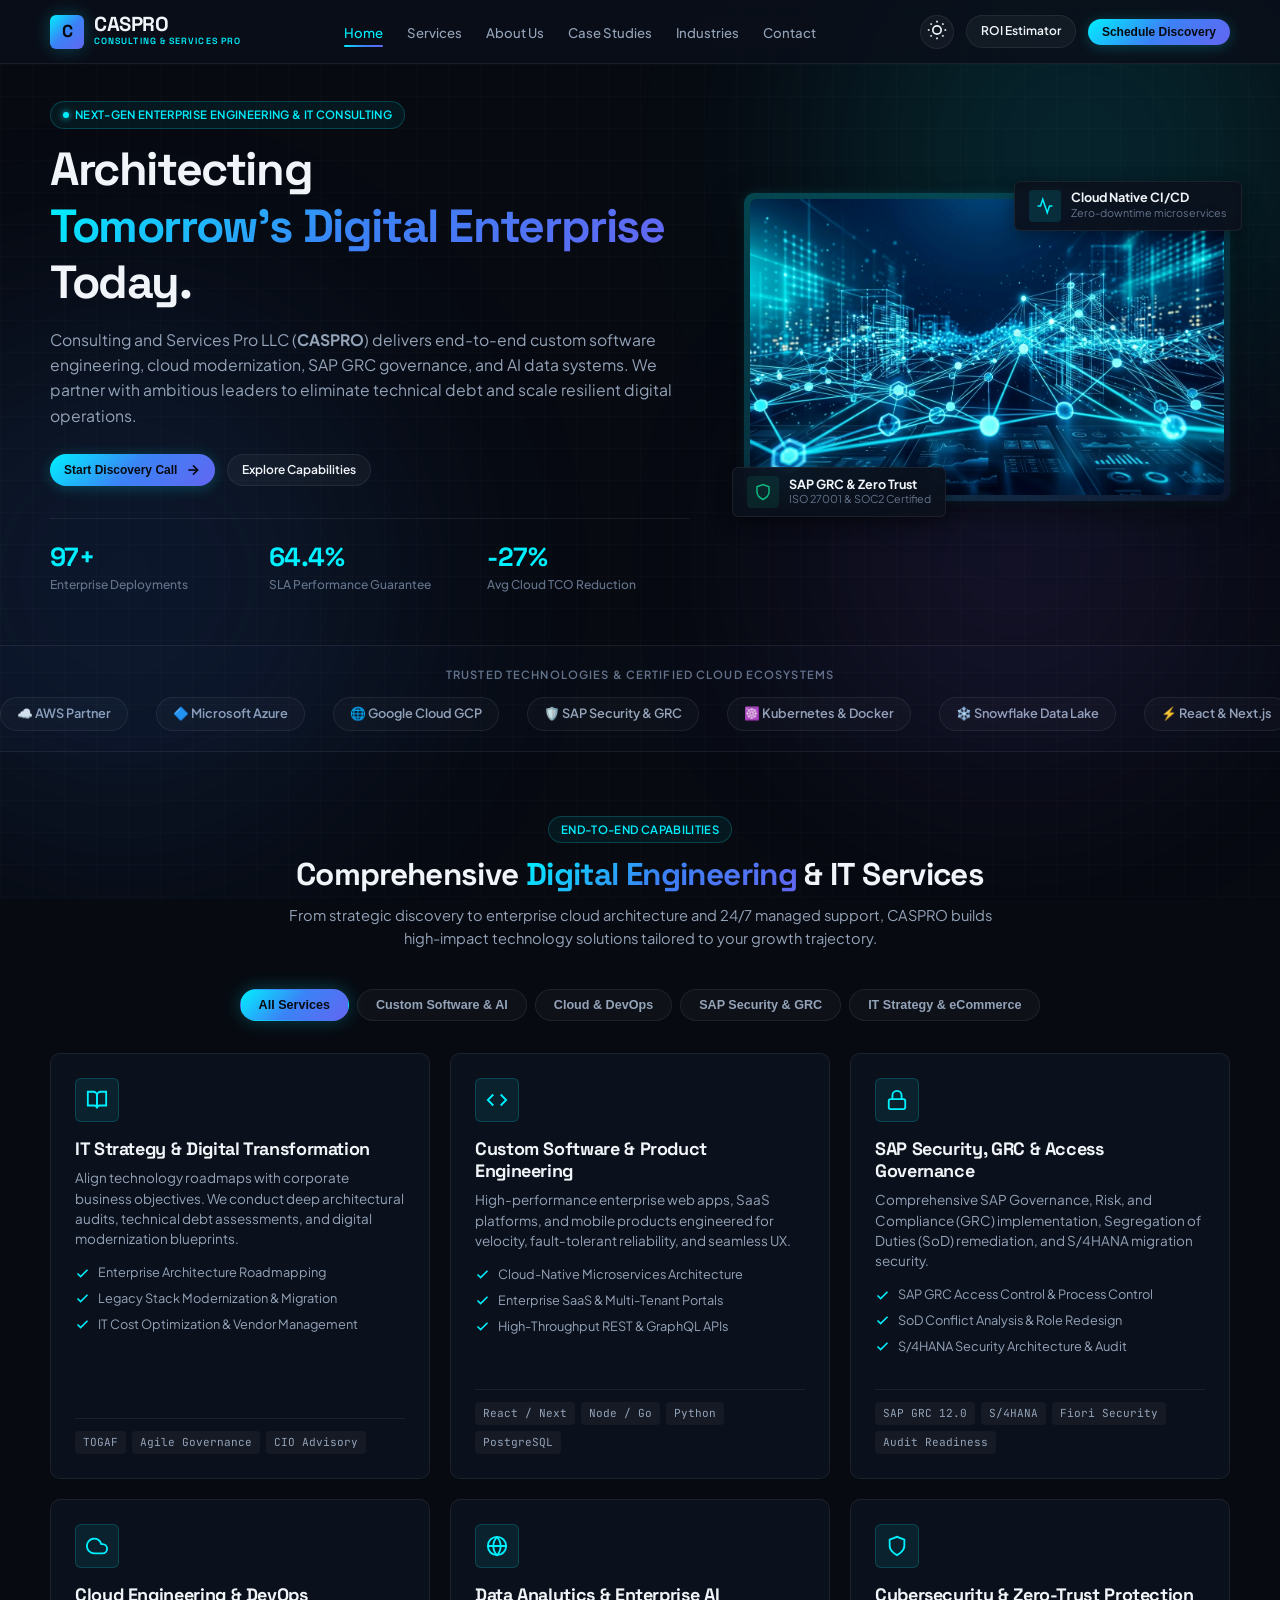
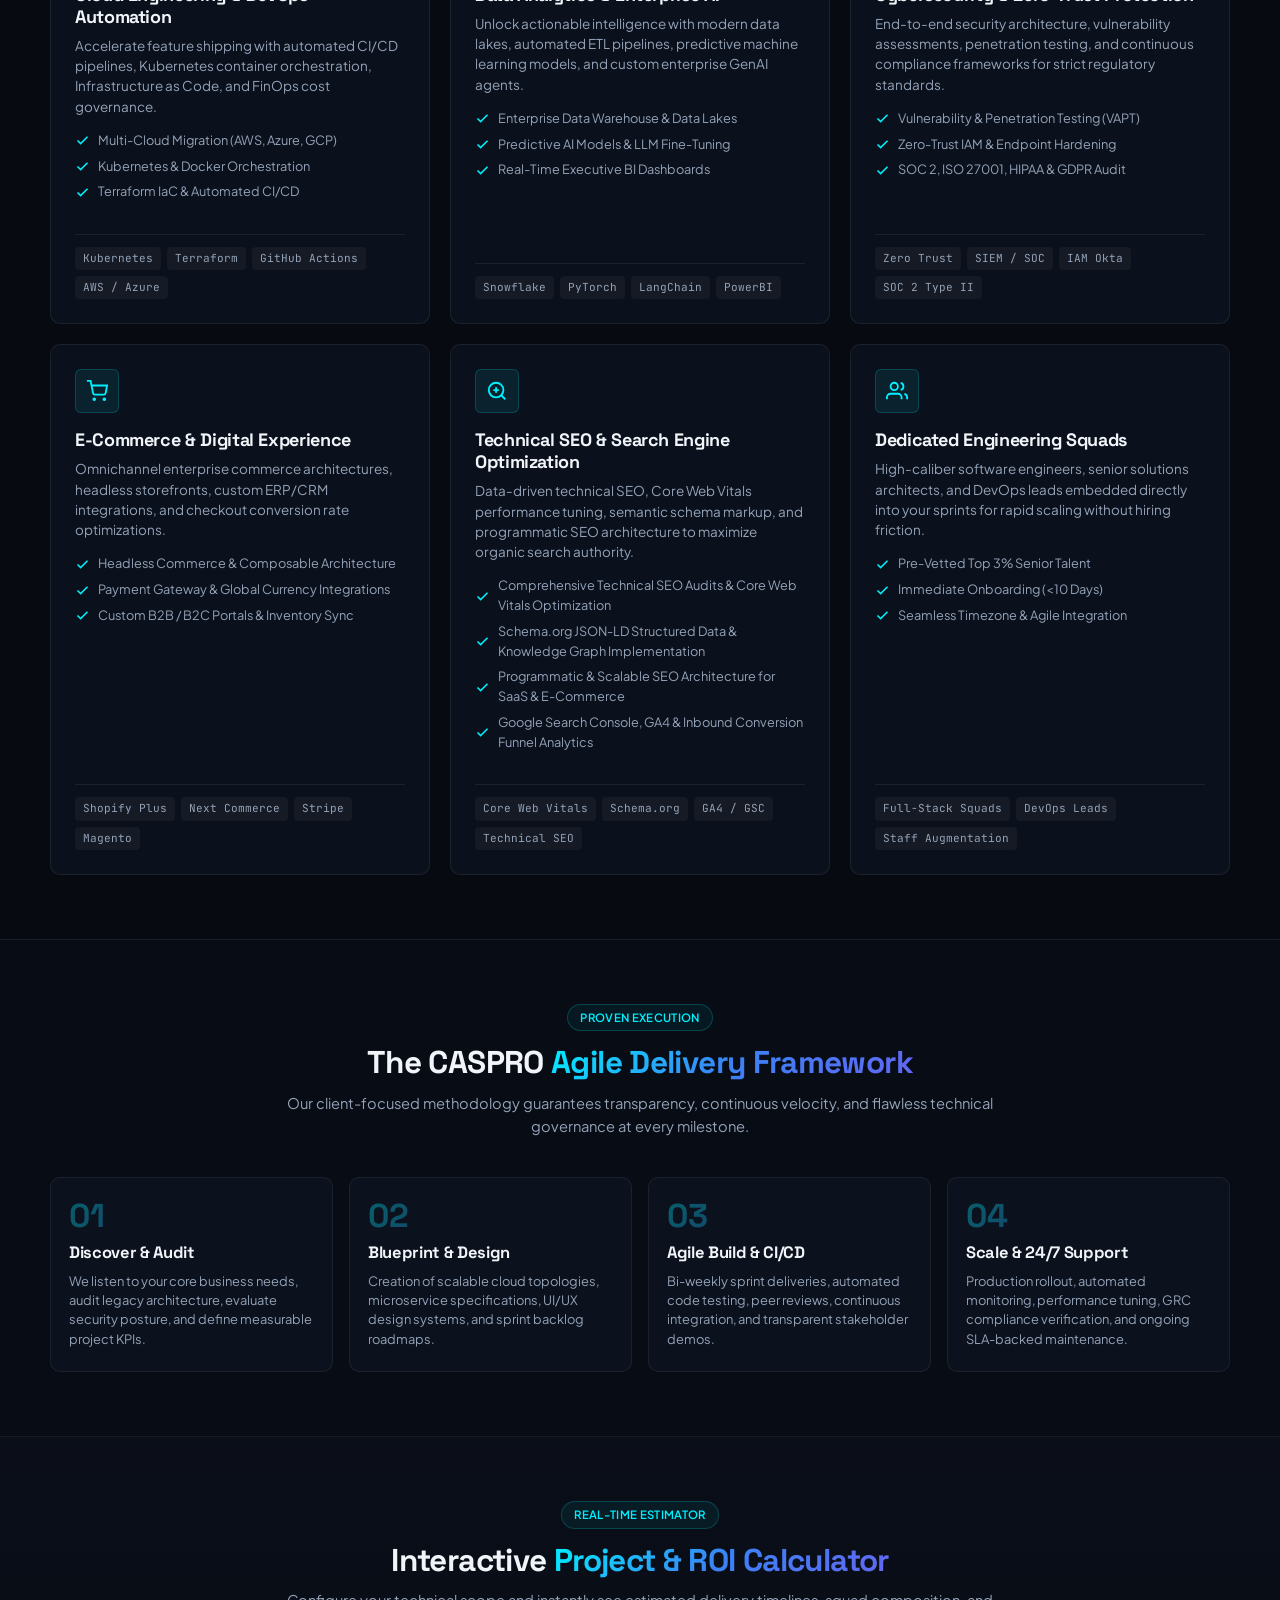
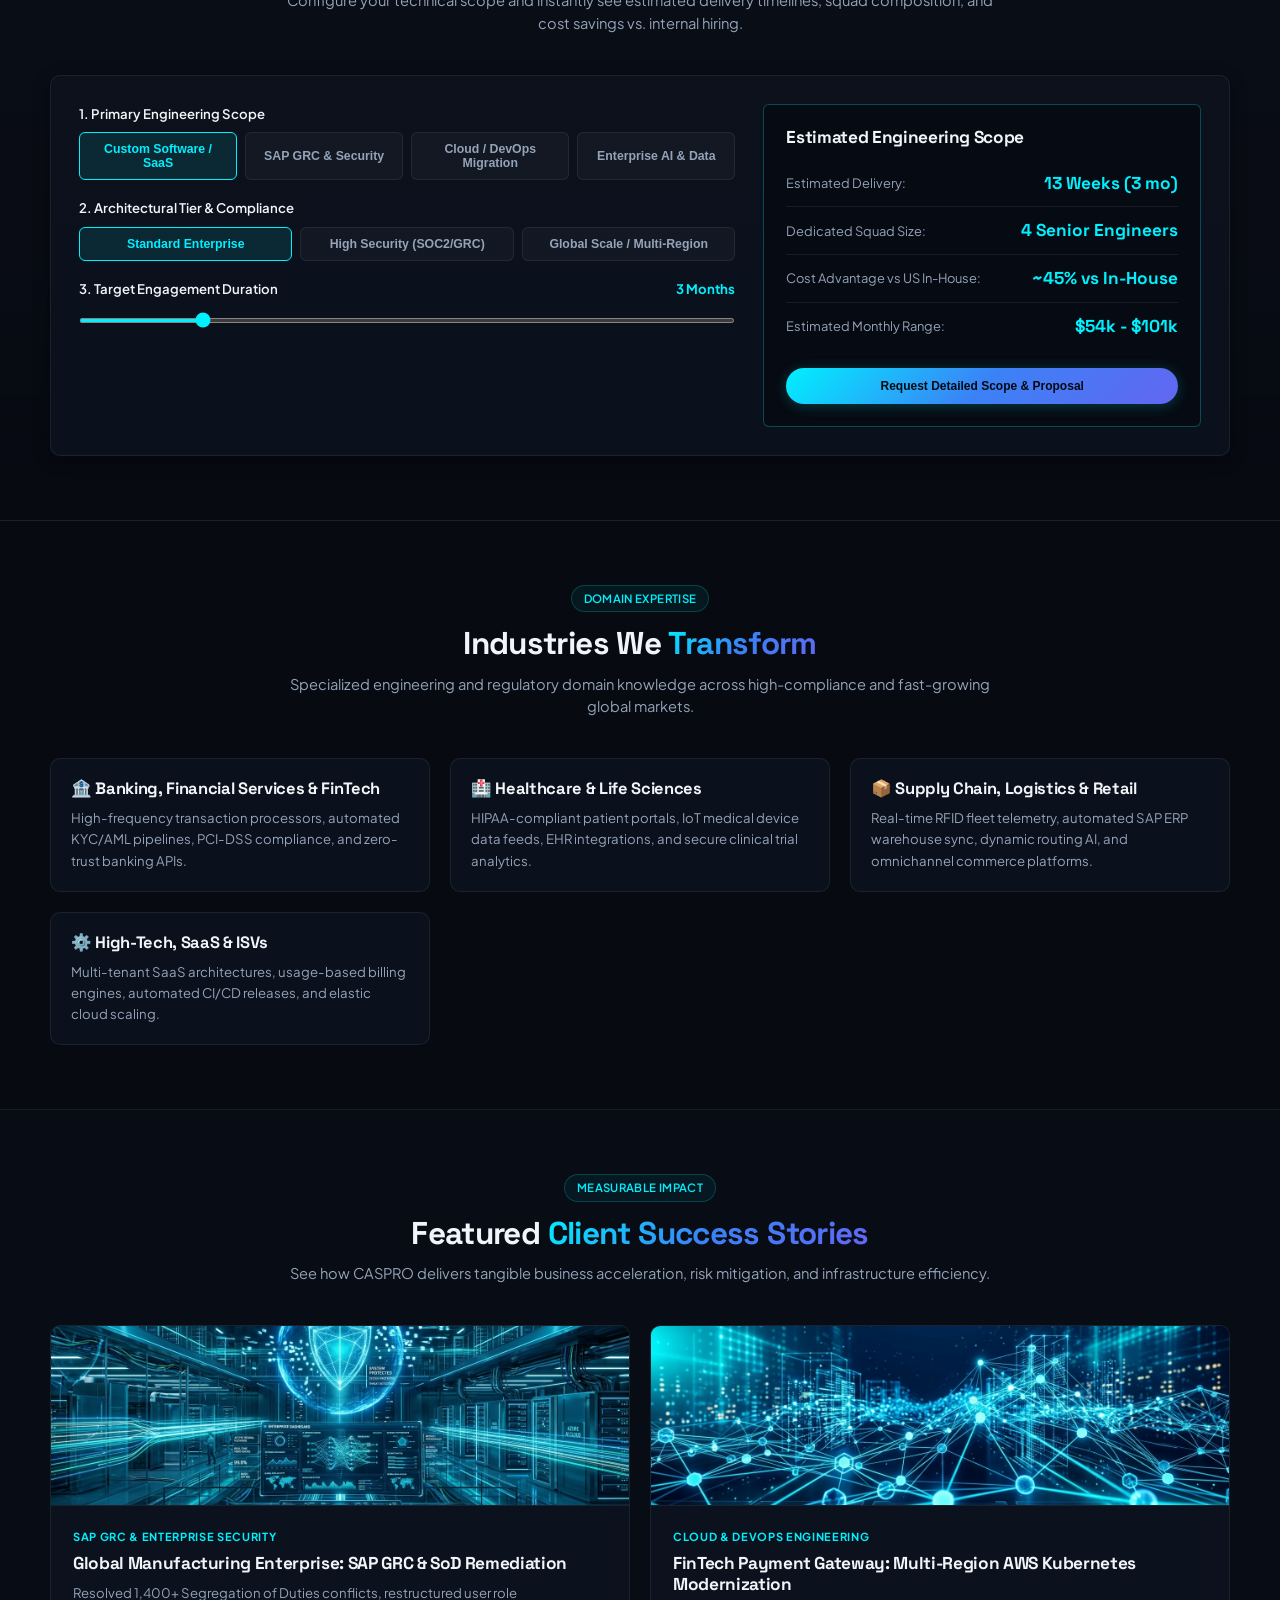
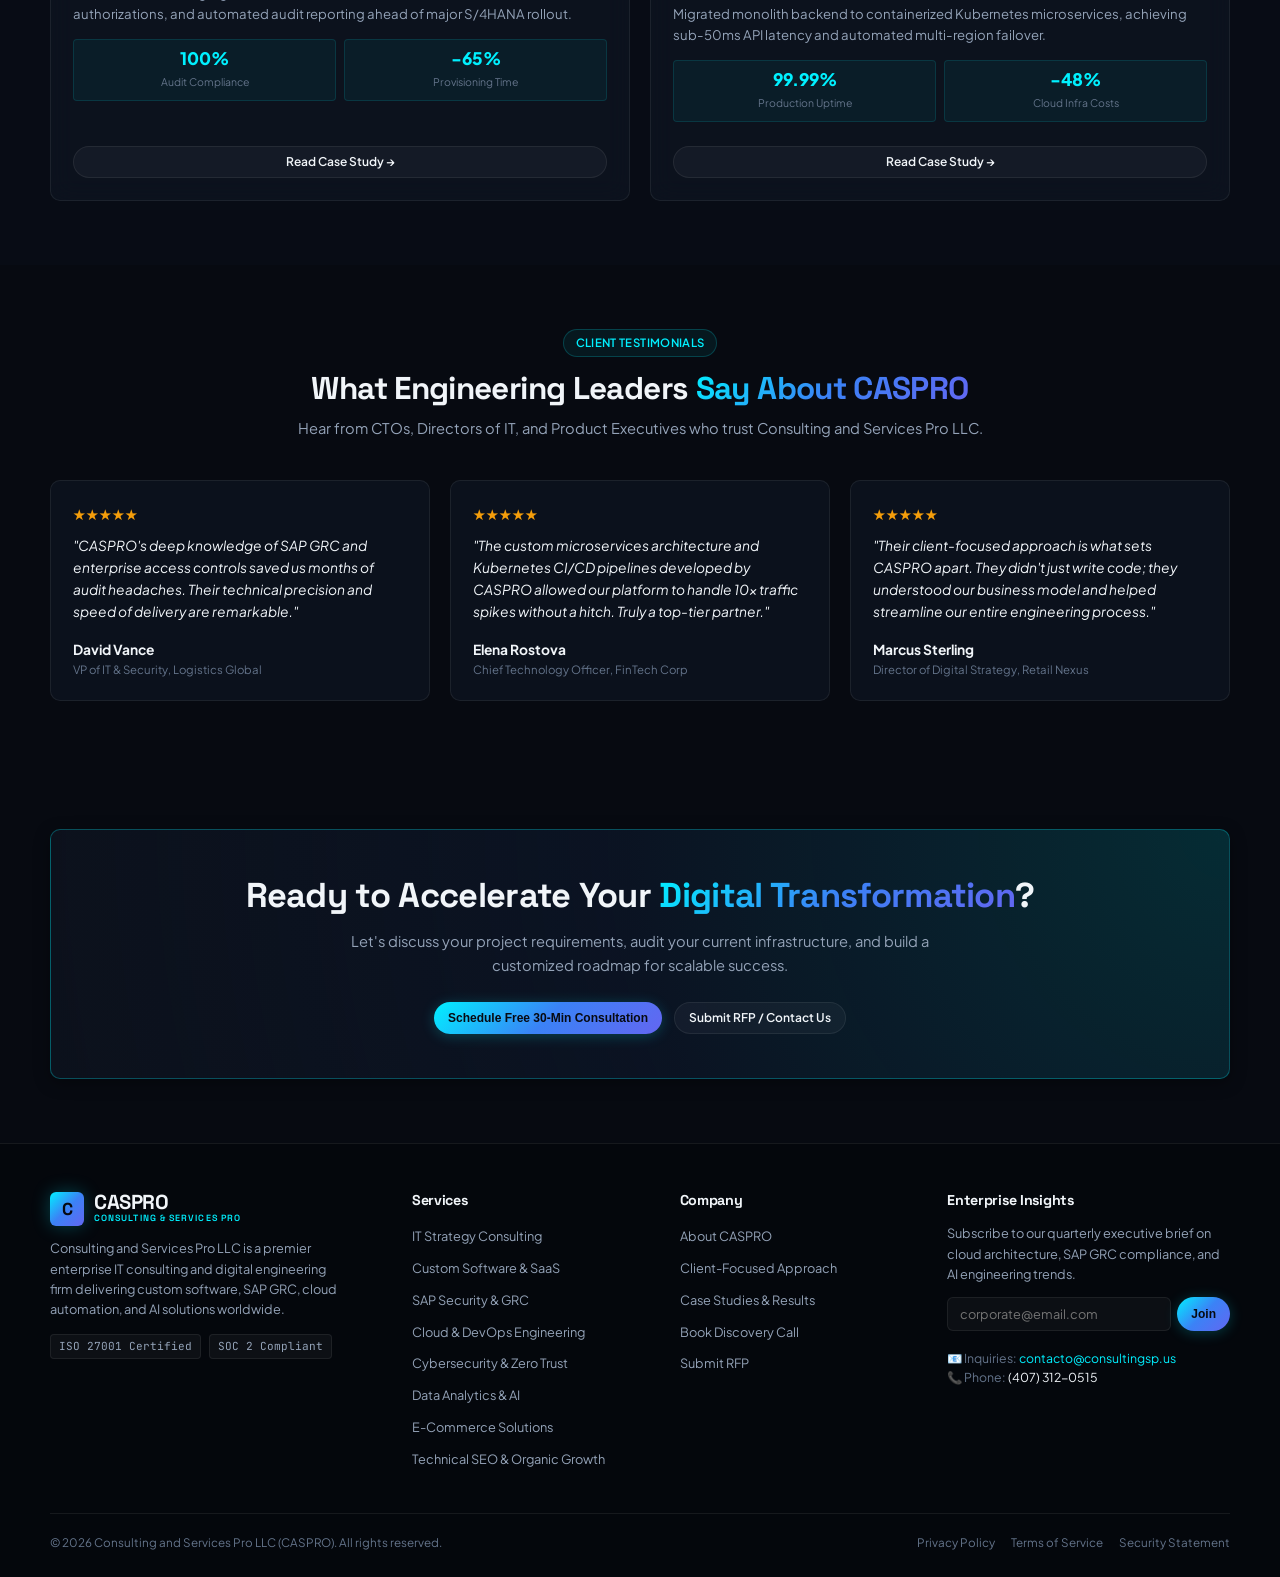
==== commit ea936738: "Add Technical SEO & Search Engine Optimization as a core service practice" ====
--- a/index.html
+++ b/index.html
@@ -346,7 +346,32 @@
             </div>
           </div>
 
-          <!-- Service 8: Dedicated Squads & Staffing -->
+          <!-- Service 8: SEO & Search Engine Optimization -->
+          <div class="glass-card service-card service-card-item" data-category="strategy software">
+            <div class="service-card-top">
+              <div class="service-icon-wrap">
+                <svg width="22" height="22" viewBox="0 0 24 24" fill="none" stroke="currentColor" stroke-width="2"><circle cx="11" cy="11" r="8"></circle><line x1="21" y1="21" x2="16.65" y2="16.65"></line><line x1="11" y1="8" x2="11" y2="14"></line><line x1="8" y1="11" x2="14" y2="11"></line></svg>
+              </div>
+              <h3 class="service-card-title">Technical SEO &amp; Search Engine Optimization</h3>
+              <p class="service-card-desc">
+                Data-driven technical SEO, Core Web Vitals performance tuning, semantic schema markup, and programmatic SEO architecture to maximize organic search authority.
+              </p>
+              <ul class="service-features-list">
+                <li><svg width="15" height="15" viewBox="0 0 24 24" fill="none" stroke="currentColor" stroke-width="2.5"><polyline points="20 6 9 17 4 12"></polyline></svg> Comprehensive Technical SEO Audits &amp; Core Web Vitals Optimization</li>
+                <li><svg width="15" height="15" viewBox="0 0 24 24" fill="none" stroke="currentColor" stroke-width="2.5"><polyline points="20 6 9 17 4 12"></polyline></svg> Schema.org JSON-LD Structured Data &amp; Knowledge Graph Implementation</li>
+                <li><svg width="15" height="15" viewBox="0 0 24 24" fill="none" stroke="currentColor" stroke-width="2.5"><polyline points="20 6 9 17 4 12"></polyline></svg> Programmatic &amp; Scalable SEO Architecture for SaaS &amp; E-Commerce</li>
+                <li><svg width="15" height="15" viewBox="0 0 24 24" fill="none" stroke="currentColor" stroke-width="2.5"><polyline points="20 6 9 17 4 12"></polyline></svg> Google Search Console, GA4 &amp; Inbound Conversion Funnel Analytics</li>
+              </ul>
+            </div>
+            <div class="service-tech-tags">
+              <span class="tech-tag">Core Web Vitals</span>
+              <span class="tech-tag">Schema.org</span>
+              <span class="tech-tag">GA4 / GSC</span>
+              <span class="tech-tag">Technical SEO</span>
+            </div>
+          </div>
+
+          <!-- Service 9: Dedicated Squads & Staffing -->
           <div class="glass-card service-card service-card-item" data-category="strategy software">
             <div class="service-card-top">
               <div class="service-icon-wrap">
@@ -699,6 +724,7 @@
             <li><a href="services.html#cybersecurity">Cybersecurity &amp; Zero Trust</a></li>
             <li><a href="services.html#data-ai">Data Analytics &amp; AI</a></li>
             <li><a href="services.html#ecommerce">E-Commerce Solutions</a></li>
+            <li><a href="services.html#seo-growth">Technical SEO &amp; Organic Growth</a></li>
           </ul>
         </div>
 
@@ -768,6 +794,7 @@
             <option>SAP Security &amp; GRC Compliance</option>
             <option>Cloud Migration &amp; DevOps</option>
             <option>Enterprise AI &amp; Data Engineering</option>
+            <option>Technical SEO &amp; Organic Growth</option>
             <option>IT Strategy Consulting &amp; Modernization</option>
             <option>Dedicated Engineering Squad</option>
           </select>
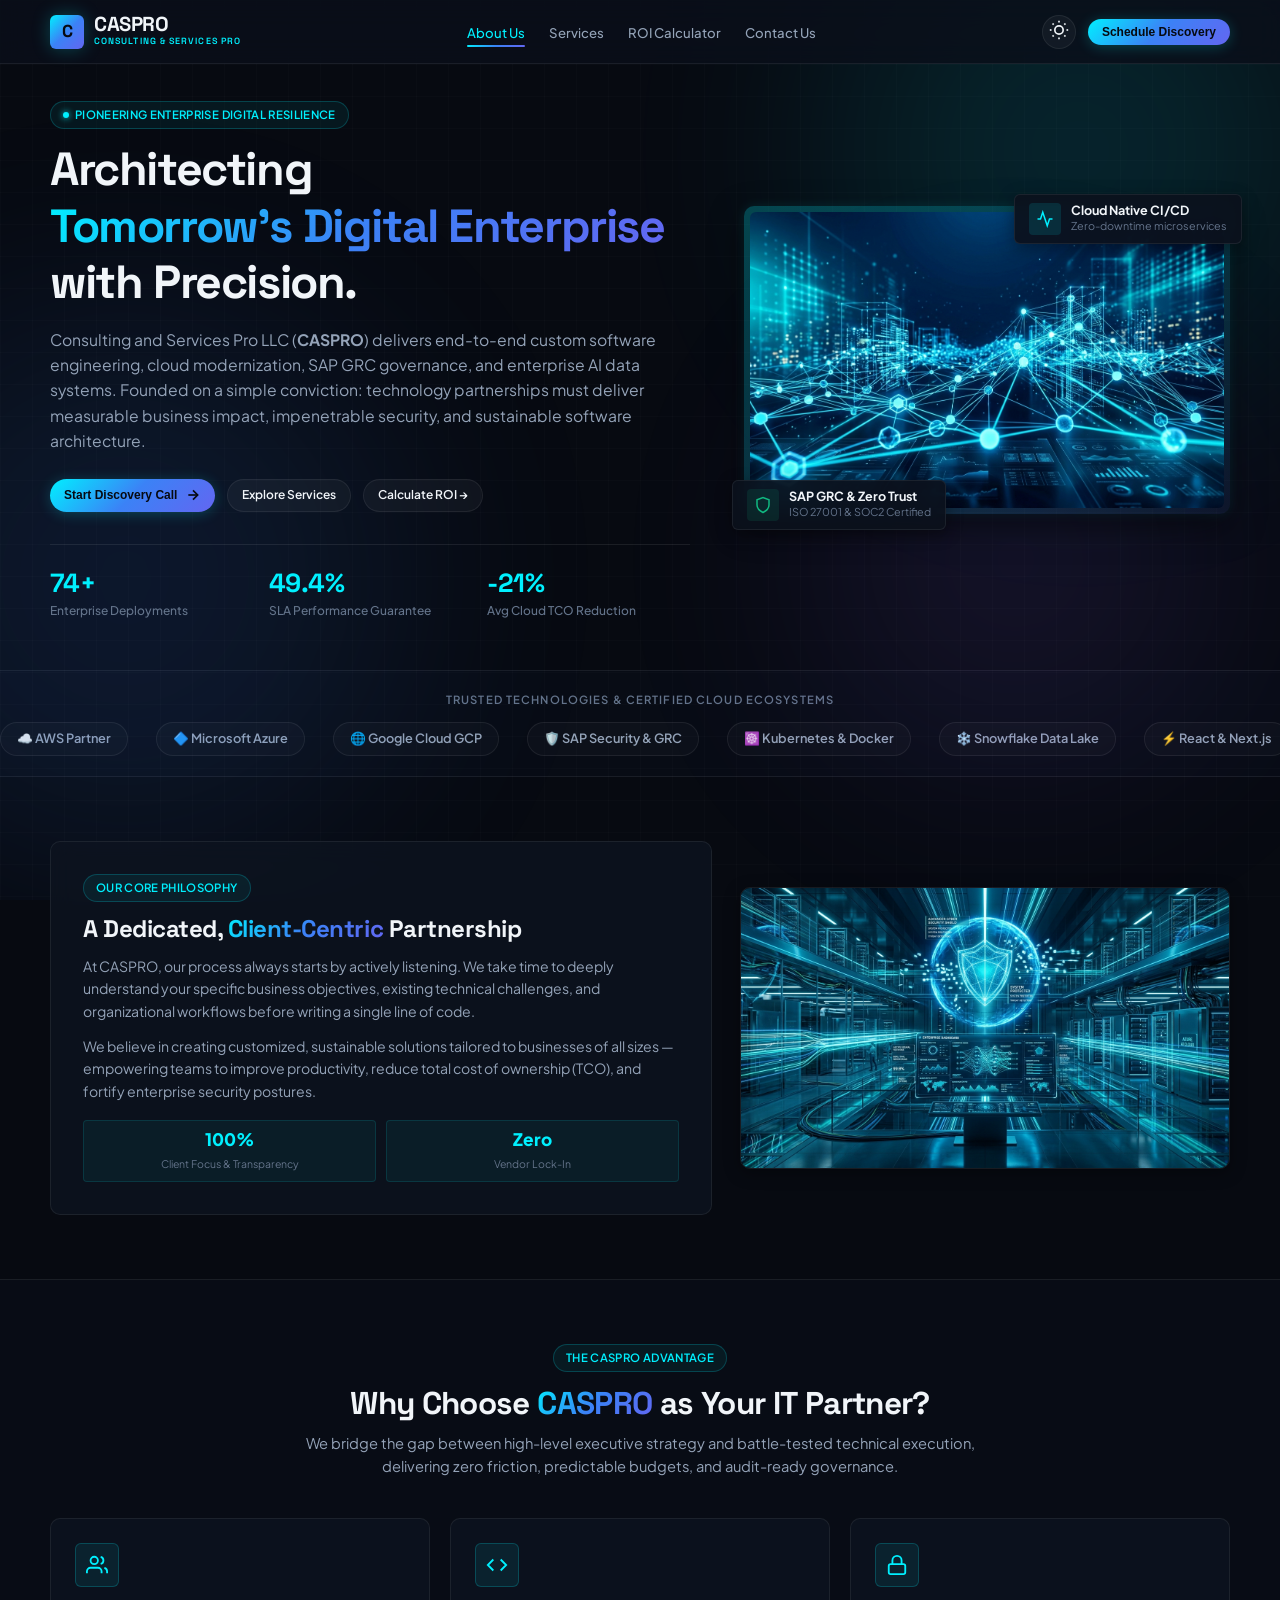
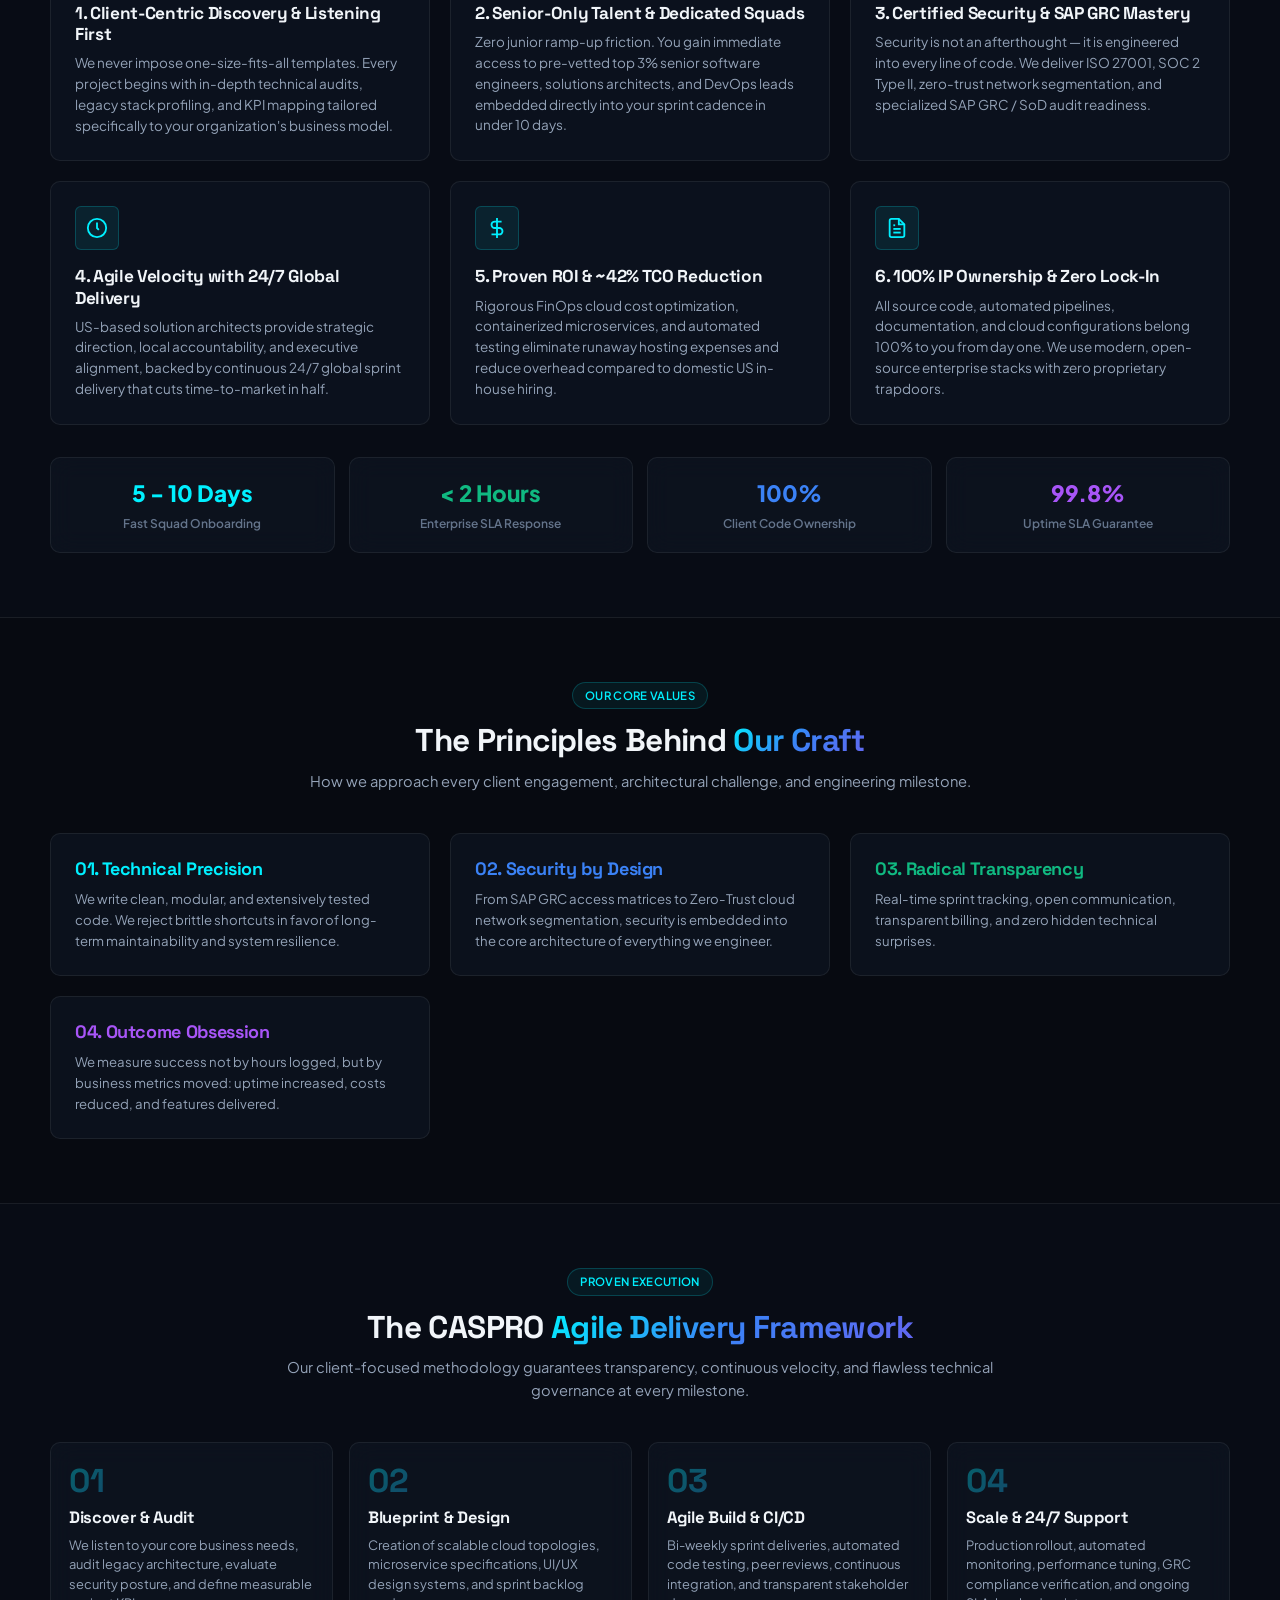
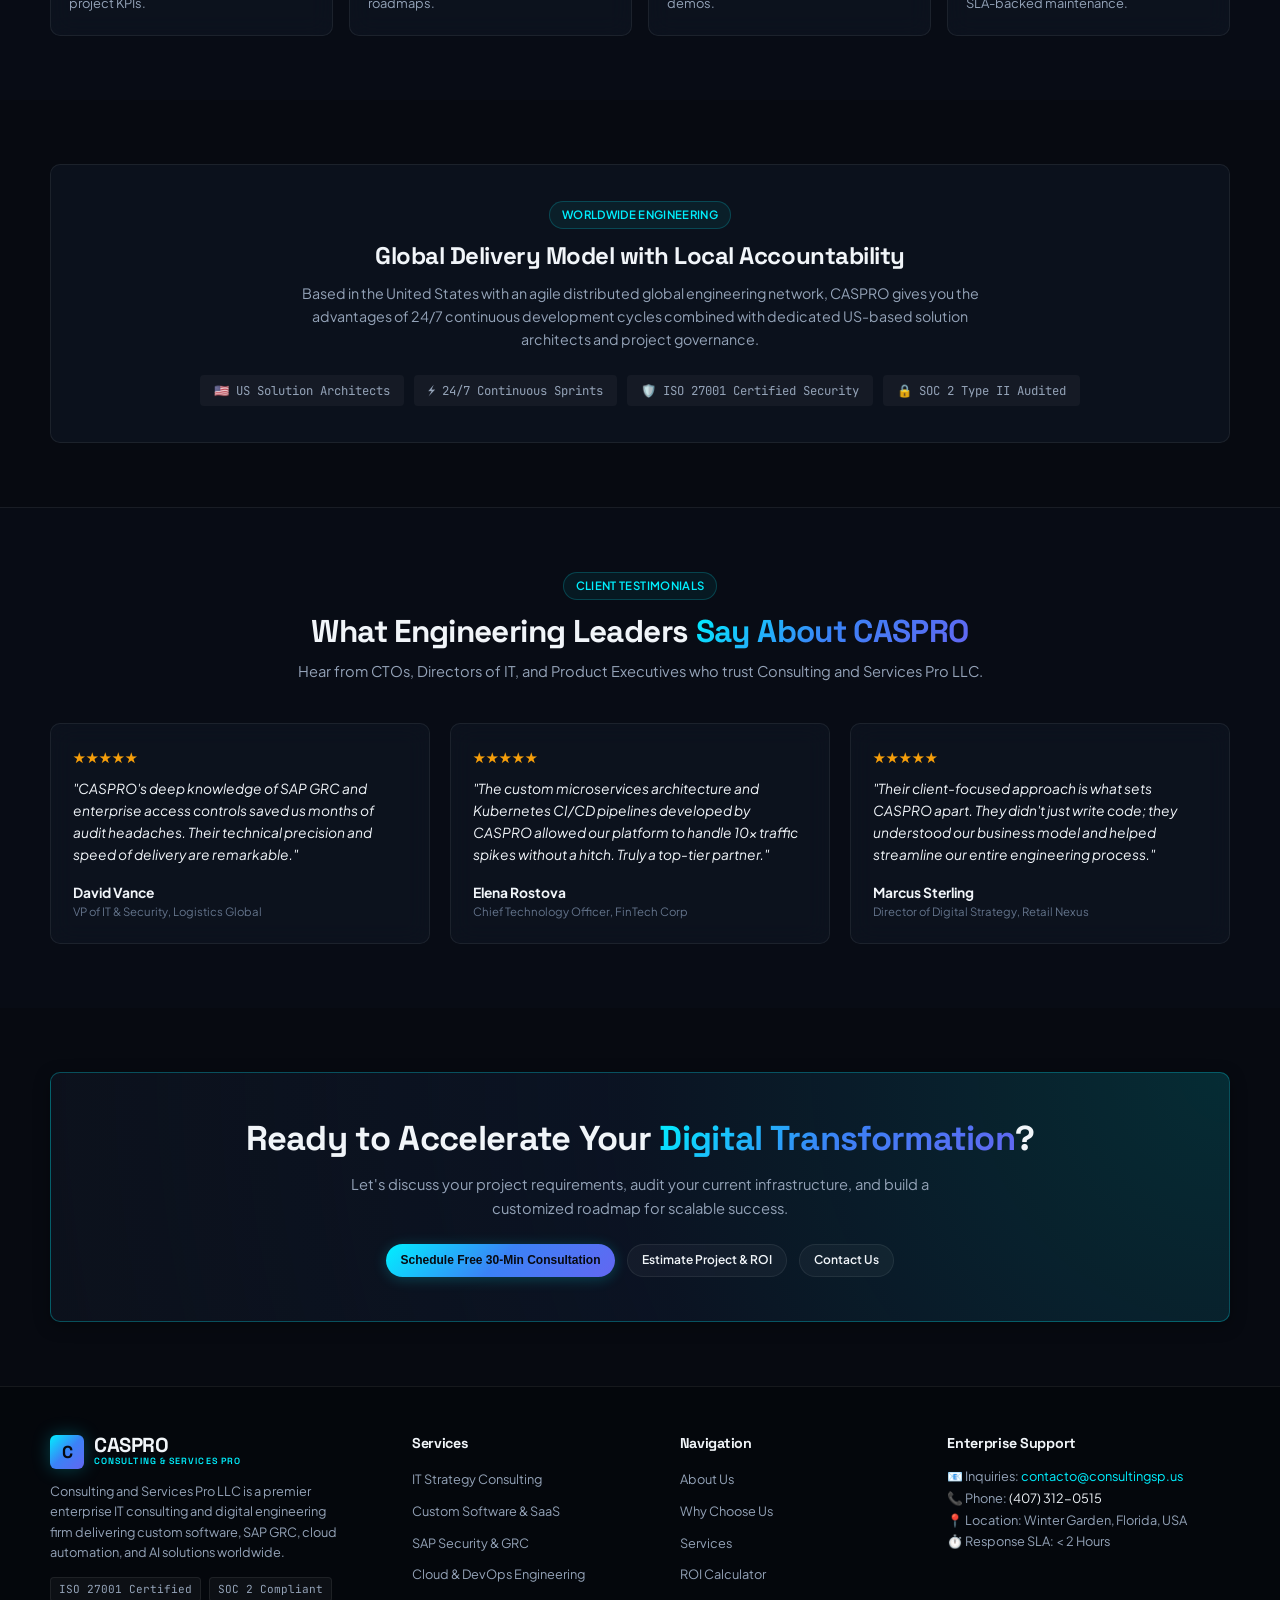
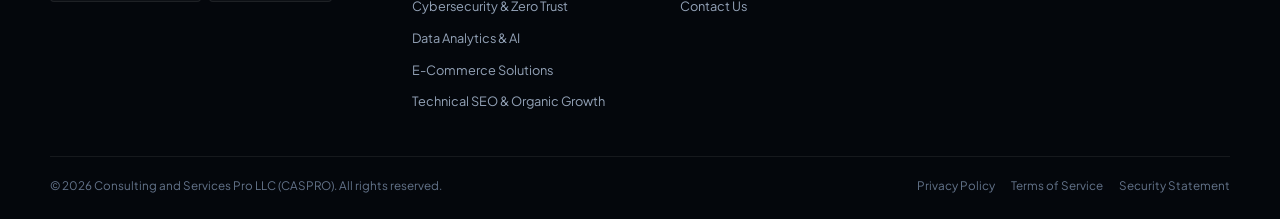
==== commit ce2c3193: "feat: restructure to 4 core pages with Why Choose Us, mobile responsiveness, and enterprise SEO" ====
--- a/index.html
+++ b/index.html
@@ -3,14 +3,84 @@
 <head>
   <meta charset="UTF-8">
   <meta name="viewport" content="width=device-width, initial-scale=1.0">
-  <title>CASPRO LLC | Enterprise Software Development, Cloud &amp; IT Consulting</title>
-  <meta name="description" content="Consulting and Services Pro LLC (CASPRO) delivers world-class custom software development, cloud engineering, SAP GRC & security, enterprise AI, and digital transformation consulting.">
-  <meta name="keywords" content="CASPRO, Consulting and Services Pro LLC, custom software development, cloud migration, SAP security GRC, digital transformation, IT consulting, AI engineering">
-  <meta property="og:title" content="CASPRO LLC | Next-Gen Enterprise Software &amp; Cloud Consulting">
-  <meta property="og:description" content="Empowering enterprises with custom software engineering, SAP GRC security, cloud modernization, and client-centric IT strategy.">
+  <title>About Us &amp; Why Choose Us | CASPRO LLC - Enterprise IT &amp; Software Consulting</title>
+  <meta name="description" content="Discover why enterprises choose Consulting and Services Pro LLC (CASPRO) for custom software engineering, cloud modernization, SAP GRC governance, and 24/7 dedicated agile squads.">
+  <meta name="keywords" content="CASPRO, Consulting and Services Pro LLC, about us, why choose us, custom software development, cloud migration, SAP security GRC, enterprise AI, IT consulting, agile delivery">
+  <meta name="author" content="Consulting and Services Pro LLC">
+  <meta name="robots" content="index, follow, max-snippet:-1, max-image-preview:large, max-video-preview:-1">
+  <link rel="canonical" href="https://www.casprollc.com/">
+  <meta name="theme-color" content="#070a11">
+
+  <!-- Open Graph / Facebook -->
   <meta property="og:type" content="website">
+  <meta property="og:locale" content="en_US">
   <meta property="og:url" content="https://www.casprollc.com/">
-  
+  <meta property="og:site_name" content="CASPRO LLC">
+  <meta property="og:title" content="About Us &amp; Why Choose Us | CASPRO LLC">
+  <meta property="og:description" content="Pioneering enterprise digital resilience with client-centric software engineering, SAP GRC access governance, and ~42% cloud TCO reduction.">
+  <meta property="og:image" content="https://www.casprollc.com/assets/images/hero-tech.jpg">
+  <meta property="og:image:width" content="1200">
+  <meta property="og:image:height" content="630">
+
+  <!-- Twitter Card -->
+  <meta name="twitter:card" content="summary_large_image">
+  <meta name="twitter:title" content="About Us &amp; Why Choose Us | CASPRO LLC">
+  <meta name="twitter:description" content="Pioneering enterprise digital resilience with client-centric software engineering, SAP GRC access governance, and ~42% cloud TCO reduction.">
+  <meta name="twitter:image" content="https://www.casprollc.com/assets/images/hero-tech.jpg">
+
+  <!-- Schema.org JSON-LD Structured Data -->
+  <script type="application/ld+json">
+  {
+    "@context": "https://schema.org",
+    "@graph": [
+      {
+        "@type": "Organization",
+        "@id": "https://www.casprollc.com/#organization",
+        "name": "Consulting and Services Pro LLC",
+        "alternateName": "CASPRO",
+        "url": "https://www.casprollc.com/",
+        "logo": "https://www.casprollc.com/assets/images/hero-tech.jpg",
+        "contactPoint": {
+          "@type": "ContactPoint",
+          "telephone": "+1-407-312-0515",
+          "contactType": "customer service",
+          "email": "contacto@consultingsp.us",
+          "areaServed": "Worldwide",
+          "availableLanguage": ["English", "Spanish"]
+        },
+        "address": {
+          "@type": "PostalAddress",
+          "addressLocality": "Winter Garden",
+          "addressRegion": "FL",
+          "addressCountry": "US"
+        }
+      },
+      {
+        "@type": "WebSite",
+        "@id": "https://www.casprollc.com/#website",
+        "url": "https://www.casprollc.com/",
+        "name": "CASPRO LLC",
+        "publisher": { "@id": "https://www.casprollc.com/#organization" }
+      },
+      {
+        "@type": "ProfessionalService",
+        "name": "CASPRO LLC - Consulting & Services Pro",
+        "image": "https://www.casprollc.com/assets/images/hero-tech.jpg",
+        "url": "https://www.casprollc.com/",
+        "telephone": "+1-407-312-0515",
+        "priceRange": "$$$$",
+        "address": {
+          "@type": "PostalAddress",
+          "addressLocality": "Winter Garden",
+          "addressRegion": "FL",
+          "addressCountry": "US"
+        },
+        "description": "Enterprise custom software development, cloud infrastructure modernization, SAP GRC security, and AI consulting."
+      }
+    ]
+  }
+  </script>
+
   <link rel="stylesheet" href="css/style.css">
   <link rel="preconnect" href="https://fonts.googleapis.com">
   <link rel="preconnect" href="https://fonts.gstatic.com" crossorigin>
@@ -38,12 +108,10 @@
 
       <nav>
         <ul class="nav-menu" id="navMenu">
-          <li><a href="index.html" class="nav-link active">Home</a></li>
+          <li><a href="index.html" class="nav-link active">About Us</a></li>
           <li><a href="services.html" class="nav-link">Services</a></li>
-          <li><a href="about.html" class="nav-link">About Us</a></li>
-          <li><a href="case-studies.html" class="nav-link">Case Studies</a></li>
-          <li><a href="#industries" class="nav-link">Industries</a></li>
-          <li><a href="contact.html" class="nav-link">Contact</a></li>
+          <li><a href="roi-calculator.html" class="nav-link">ROI Calculator</a></li>
+          <li><a href="contact.html" class="nav-link">Contact Us</a></li>
         </ul>
       </nav>
 
@@ -53,7 +121,6 @@
             <svg width="18" height="18" viewBox="0 0 24 24" fill="none" stroke="currentColor" stroke-width="2"><circle cx="12" cy="12" r="5"></circle><line x1="12" y1="1" x2="12" y2="3"></line><line x1="12" y1="21" x2="12" y2="23"></line><line x1="4.22" y1="4.22" x2="5.64" y2="5.64"></line><line x1="18.36" y1="18.36" x2="19.78" y2="19.78"></line><line x1="1" y1="12" x2="3" y2="12"></line><line x1="21" y1="12" x2="23" y2="12"></line><line x1="4.22" y1="19.78" x2="5.64" y2="18.36"></line><line x1="18.36" y1="5.64" x2="19.78" y2="4.22"></line></svg>
           </span>
         </button>
-        <a href="#calculator" class="btn btn-secondary btn-sm d-none-mobile">ROI Estimator</a>
         <button class="btn btn-primary btn-sm open-discovery-modal" id="navCtaBtn">Schedule Discovery</button>
         <button class="mobile-menu-toggle" aria-label="Open Navigation Menu">&#9776;</button>
       </div>
@@ -61,27 +128,28 @@
   </header>
 
   <main>
-    <!-- HERO SECTION (COMPACT & HIGH-DENSITY) -->
+    <!-- HERO SECTION -->
     <section class="hero-section">
       <div class="container">
         <div class="hero-grid">
           <div class="hero-content">
             <div class="badge-pill">
               <span class="pulse-dot"></span>
-              Next-Gen Enterprise Engineering &amp; IT Consulting
+              Pioneering Enterprise Digital Resilience
             </div>
             <h1 class="hero-title">
-              Architecting <span class="text-gradient">Tomorrow's Digital Enterprise</span> Today.
+              Architecting <span class="text-gradient">Tomorrow's Digital Enterprise</span> with Precision.
             </h1>
             <p class="hero-lead">
-              Consulting and Services Pro LLC (<strong>CASPRO</strong>) delivers end-to-end custom software engineering, cloud modernization, SAP GRC governance, and AI data systems. We partner with ambitious leaders to eliminate technical debt and scale resilient digital operations.
+              Consulting and Services Pro LLC (<strong>CASPRO</strong>) delivers end-to-end custom software engineering, cloud modernization, SAP GRC governance, and enterprise AI data systems. Founded on a simple conviction: technology partnerships must deliver measurable business impact, impenetrable security, and sustainable software architecture.
             </p>
             <div class="hero-cta-group">
               <button class="btn btn-primary btn-sm open-discovery-modal">
                 <span>Start Discovery Call</span>
                 <svg width="16" height="16" viewBox="0 0 24 24" fill="none" stroke="currentColor" stroke-width="2.5"><line x1="5" y1="12" x2="19" y2="12"></line><polyline points="12 5 19 12 12 19"></polyline></svg>
               </button>
-              <a href="#services" class="btn btn-secondary btn-sm">Explore Capabilities</a>
+              <a href="services.html" class="btn btn-secondary btn-sm">Explore Services</a>
+              <a href="roi-calculator.html" class="btn btn-secondary btn-sm">Calculate ROI &rarr;</a>
             </div>
 
             <!-- Compact Animated Stats -->
@@ -105,7 +173,7 @@
           <div class="hero-visual">
             <div class="hero-card-container">
               <div class="hero-img-wrap">
-                <img src="assets/images/hero-tech.jpg" alt="CASPRO Enterprise Cloud Architecture and Network Infrastructure">
+                <img src="assets/images/hero-tech.jpg" alt="CASPRO Enterprise Cloud Architecture and Network Infrastructure" loading="eager" width="600" height="375">
               </div>
               
               <div class="floating-badge floating-badge-1">
@@ -156,249 +224,175 @@
       </div>
     </section>
 
-    <!-- CORE SERVICES MATRIX (COMPACT BENTO GRID) -->
-    <section class="section" id="services">
+    <!-- MISSION & CLIENT-FOCUSED PHILOSOPHY -->
+    <section class="section" id="approach">
+      <div class="container">
+        <div class="hero-grid" style="align-items: center; gap: 28px;">
+          <div class="glass-card" style="padding: 32px;">
+            <div class="badge-pill">Our Core Philosophy</div>
+            <h2 style="margin-bottom: 12px; font-size: 1.6rem;">A Dedicated, <span class="text-gradient">Client-Centric</span> Partnership</h2>
+            <p style="margin-bottom: 12px; font-size: 0.94rem;">
+              At CASPRO, our process always starts by actively listening. We take time to deeply understand your specific business objectives, existing technical challenges, and organizational workflows before writing a single line of code.
+            </p>
+            <p style="margin-bottom: 18px; font-size: 0.94rem;">
+              We believe in creating customized, sustainable solutions tailored to businesses of all sizes — empowering teams to improve productivity, reduce total cost of ownership (TCO), and fortify enterprise security postures.
+            </p>
+            <div style="display: grid; grid-template-columns: 1fr 1fr; gap: 10px;">
+              <div class="metric-pill">
+                <span class="metric-pill-val">100%</span>
+                <span class="metric-pill-label">Client Focus &amp; Transparency</span>
+              </div>
+              <div class="metric-pill">
+                <span class="metric-pill-val">Zero</span>
+                <span class="metric-pill-label">Vendor Lock-In</span>
+              </div>
+            </div>
+          </div>
+
+          <div style="border-radius: var(--radius-md); overflow: hidden; border: 1px solid var(--border-glass); box-shadow: var(--shadow-md);">
+            <img src="assets/images/cloud-ai.jpg" alt="CASPRO Engineering Center and Security Hub" style="width: 100%; height: 280px; object-fit: cover; display: block;" loading="lazy" width="600" height="280">
+          </div>
+        </div>
+      </div>
+    </section>
+
+    <!-- WHY CHOOSE US (DEDICATED & COMPREHENSIVE SECTION) -->
+    <section class="section" id="why-choose-us" style="background: rgba(12, 17, 28, 0.45); border-top: 1px solid var(--border-glass); border-bottom: 1px solid var(--border-glass);">
       <div class="container">
         <div class="section-header">
-          <div class="badge-pill">End-to-End Capabilities</div>
-          <h2 class="section-title">Comprehensive <span class="text-gradient">Digital Engineering</span> &amp; IT Services</h2>
+          <div class="badge-pill">The CASPRO Advantage</div>
+          <h2 class="section-title">Why Choose <span class="text-gradient">CASPRO</span> as Your IT Partner?</h2>
           <p class="section-subtitle">
-            From strategic discovery to enterprise cloud architecture and 24/7 managed support, CASPRO builds high-impact technology solutions tailored to your growth trajectory.
+            We bridge the gap between high-level executive strategy and battle-tested technical execution, delivering zero friction, predictable budgets, and audit-ready governance.
           </p>
         </div>
 
-        <!-- Filter Tabs -->
-        <div class="services-tabs-nav">
-          <button class="service-tab-btn active" data-filter="all">All Services</button>
-          <button class="service-tab-btn" data-filter="software">Custom Software &amp; AI</button>
-          <button class="service-tab-btn" data-filter="cloud">Cloud &amp; DevOps</button>
-          <button class="service-tab-btn" data-filter="sap">SAP Security &amp; GRC</button>
-          <button class="service-tab-btn" data-filter="strategy">IT Strategy &amp; eCommerce</button>
-        </div>
-
-        <!-- Services Grid -->
-        <div class="services-grid" id="servicesGrid">
-          
-          <!-- Service 1: IT Strategy -->
-          <div class="glass-card service-card service-card-item" data-category="strategy">
-            <div class="service-card-top">
-              <div class="service-icon-wrap">
-                <svg width="22" height="22" viewBox="0 0 24 24" fill="none" stroke="currentColor" stroke-width="2"><path d="M2 3h6a4 4 0 0 1 4 4v14a3 3 0 0 0-3-3H2z"></path><path d="M22 3h-6a4 4 0 0 0-4 4v14a3 3 0 0 1 3-3h7z"></path></svg>
-              </div>
-              <h3 class="service-card-title">IT Strategy &amp; Digital Transformation</h3>
-              <p class="service-card-desc">
-                Align technology roadmaps with corporate business objectives. We conduct deep architectural audits, technical debt assessments, and digital modernization blueprints.
-              </p>
-              <ul class="service-features-list">
-                <li><svg width="15" height="15" viewBox="0 0 24 24" fill="none" stroke="currentColor" stroke-width="2.5"><polyline points="20 6 9 17 4 12"></polyline></svg> Enterprise Architecture Roadmapping</li>
-                <li><svg width="15" height="15" viewBox="0 0 24 24" fill="none" stroke="currentColor" stroke-width="2.5"><polyline points="20 6 9 17 4 12"></polyline></svg> Legacy Stack Modernization &amp; Migration</li>
-                <li><svg width="15" height="15" viewBox="0 0 24 24" fill="none" stroke="currentColor" stroke-width="2.5"><polyline points="20 6 9 17 4 12"></polyline></svg> IT Cost Optimization &amp; Vendor Management</li>
-              </ul>
-            </div>
-            <div class="service-tech-tags">
-              <span class="tech-tag">TOGAF</span>
-              <span class="tech-tag">Agile Governance</span>
-              <span class="tech-tag">CIO Advisory</span>
-            </div>
-          </div>
-
-          <!-- Service 2: Custom Software Development -->
-          <div class="glass-card service-card service-card-item" data-category="software">
-            <div class="service-card-top">
-              <div class="service-icon-wrap">
-                <svg width="22" height="22" viewBox="0 0 24 24" fill="none" stroke="currentColor" stroke-width="2"><polyline points="16 18 22 12 16 6"></polyline><polyline points="8 6 2 12 8 18"></polyline></svg>
-              </div>
-              <h3 class="service-card-title">Custom Software &amp; Product Engineering</h3>
-              <p class="service-card-desc">
-                High-performance enterprise web apps, SaaS platforms, and mobile products engineered for velocity, fault-tolerant reliability, and seamless UX.
-              </p>
-              <ul class="service-features-list">
-                <li><svg width="15" height="15" viewBox="0 0 24 24" fill="none" stroke="currentColor" stroke-width="2.5"><polyline points="20 6 9 17 4 12"></polyline></svg> Cloud-Native Microservices Architecture</li>
-                <li><svg width="15" height="15" viewBox="0 0 24 24" fill="none" stroke="currentColor" stroke-width="2.5"><polyline points="20 6 9 17 4 12"></polyline></svg> Enterprise SaaS &amp; Multi-Tenant Portals</li>
-                <li><svg width="15" height="15" viewBox="0 0 24 24" fill="none" stroke="currentColor" stroke-width="2.5"><polyline points="20 6 9 17 4 12"></polyline></svg> High-Throughput REST &amp; GraphQL APIs</li>
-              </ul>
-            </div>
-            <div class="service-tech-tags">
-              <span class="tech-tag">React / Next</span>
-              <span class="tech-tag">Node / Go</span>
-              <span class="tech-tag">Python</span>
-              <span class="tech-tag">PostgreSQL</span>
-            </div>
-          </div>
-
-          <!-- Service 3: SAP Security & GRC -->
-          <div class="glass-card service-card service-card-item" data-category="sap">
-            <div class="service-card-top">
-              <div class="service-icon-wrap">
-                <svg width="22" height="22" viewBox="0 0 24 24" fill="none" stroke="currentColor" stroke-width="2"><rect x="3" y="11" width="18" height="11" rx="2" ry="2"></rect><path d="M7 11V7a5 5 0 0 1 10 0v4"></path></svg>
-              </div>
-              <h3 class="service-card-title">SAP Security, GRC &amp; Access Governance</h3>
-              <p class="service-card-desc">
-                Comprehensive SAP Governance, Risk, and Compliance (GRC) implementation, Segregation of Duties (SoD) remediation, and S/4HANA migration security.
-              </p>
-              <ul class="service-features-list">
-                <li><svg width="15" height="15" viewBox="0 0 24 24" fill="none" stroke="currentColor" stroke-width="2.5"><polyline points="20 6 9 17 4 12"></polyline></svg> SAP GRC Access Control &amp; Process Control</li>
-                <li><svg width="15" height="15" viewBox="0 0 24 24" fill="none" stroke="currentColor" stroke-width="2.5"><polyline points="20 6 9 17 4 12"></polyline></svg> SoD Conflict Analysis &amp; Role Redesign</li>
-                <li><svg width="15" height="15" viewBox="0 0 24 24" fill="none" stroke="currentColor" stroke-width="2.5"><polyline points="20 6 9 17 4 12"></polyline></svg> S/4HANA Security Architecture &amp; Audit</li>
-              </ul>
-            </div>
-            <div class="service-tech-tags">
-              <span class="tech-tag">SAP GRC 12.0</span>
-              <span class="tech-tag">S/4HANA</span>
-              <span class="tech-tag">Fiori Security</span>
-              <span class="tech-tag">Audit Readiness</span>
-            </div>
-          </div>
-
-          <!-- Service 4: Cloud & DevOps -->
-          <div class="glass-card service-card service-card-item" data-category="cloud">
-            <div class="service-card-top">
-              <div class="service-icon-wrap">
-                <svg width="22" height="22" viewBox="0 0 24 24" fill="none" stroke="currentColor" stroke-width="2"><path d="M18 10h-1.26A8 8 0 1 0 9 20h9a5 5 0 0 0 0-10z"></path></svg>
-              </div>
-              <h3 class="service-card-title">Cloud Engineering &amp; DevOps Automation</h3>
-              <p class="service-card-desc">
-                Accelerate feature shipping with automated CI/CD pipelines, Kubernetes container orchestration, Infrastructure as Code, and FinOps cost governance.
-              </p>
-              <ul class="service-features-list">
-                <li><svg width="15" height="15" viewBox="0 0 24 24" fill="none" stroke="currentColor" stroke-width="2.5"><polyline points="20 6 9 17 4 12"></polyline></svg> Multi-Cloud Migration (AWS, Azure, GCP)</li>
-                <li><svg width="15" height="15" viewBox="0 0 24 24" fill="none" stroke="currentColor" stroke-width="2.5"><polyline points="20 6 9 17 4 12"></polyline></svg> Kubernetes &amp; Docker Orchestration</li>
-                <li><svg width="15" height="15" viewBox="0 0 24 24" fill="none" stroke="currentColor" stroke-width="2.5"><polyline points="20 6 9 17 4 12"></polyline></svg> Terraform IaC &amp; Automated CI/CD</li>
-              </ul>
-            </div>
-            <div class="service-tech-tags">
-              <span class="tech-tag">Kubernetes</span>
-              <span class="tech-tag">Terraform</span>
-              <span class="tech-tag">GitHub Actions</span>
-              <span class="tech-tag">AWS / Azure</span>
-            </div>
-          </div>
-
-          <!-- Service 5: Data Analytics & Enterprise AI -->
-          <div class="glass-card service-card service-card-item" data-category="software">
-            <div class="service-card-top">
-              <div class="service-icon-wrap">
-                <svg width="22" height="22" viewBox="0 0 24 24" fill="none" stroke="currentColor" stroke-width="2"><circle cx="12" cy="12" r="10"></circle><path d="M12 2a14.5 14.5 0 0 0 0 20 14.5 14.5 0 0 0 0-20"></path><path d="M2 12h20"></path></svg>
-              </div>
-              <h3 class="service-card-title">Data Analytics &amp; Enterprise AI</h3>
-              <p class="service-card-desc">
-                Unlock actionable intelligence with modern data lakes, automated ETL pipelines, predictive machine learning models, and custom enterprise GenAI agents.
-              </p>
-              <ul class="service-features-list">
-                <li><svg width="15" height="15" viewBox="0 0 24 24" fill="none" stroke="currentColor" stroke-width="2.5"><polyline points="20 6 9 17 4 12"></polyline></svg> Enterprise Data Warehouse &amp; Data Lakes</li>
-                <li><svg width="15" height="15" viewBox="0 0 24 24" fill="none" stroke="currentColor" stroke-width="2.5"><polyline points="20 6 9 17 4 12"></polyline></svg> Predictive AI Models &amp; LLM Fine-Tuning</li>
-                <li><svg width="15" height="15" viewBox="0 0 24 24" fill="none" stroke="currentColor" stroke-width="2.5"><polyline points="20 6 9 17 4 12"></polyline></svg> Real-Time Executive BI Dashboards</li>
-              </ul>
-            </div>
-            <div class="service-tech-tags">
-              <span class="tech-tag">Snowflake</span>
-              <span class="tech-tag">PyTorch</span>
-              <span class="tech-tag">LangChain</span>
-              <span class="tech-tag">PowerBI</span>
-            </div>
-          </div>
-
-          <!-- Service 6: Cybersecurity & Zero Trust -->
-          <div class="glass-card service-card service-card-item" data-category="cloud sap">
-            <div class="service-card-top">
-              <div class="service-icon-wrap">
-                <svg width="22" height="22" viewBox="0 0 24 24" fill="none" stroke="currentColor" stroke-width="2"><path d="M12 22s8-4 8-10V5l-8-3-8 3v7c0 6 8 10 8 10z"></path></svg>
-              </div>
-              <h3 class="service-card-title">Cybersecurity &amp; Zero-Trust Protection</h3>
-              <p class="service-card-desc">
-                End-to-end security architecture, vulnerability assessments, penetration testing, and continuous compliance frameworks for strict regulatory standards.
-              </p>
-              <ul class="service-features-list">
-                <li><svg width="15" height="15" viewBox="0 0 24 24" fill="none" stroke="currentColor" stroke-width="2.5"><polyline points="20 6 9 17 4 12"></polyline></svg> Vulnerability &amp; Penetration Testing (VAPT)</li>
-                <li><svg width="15" height="15" viewBox="0 0 24 24" fill="none" stroke="currentColor" stroke-width="2.5"><polyline points="20 6 9 17 4 12"></polyline></svg> Zero-Trust IAM &amp; Endpoint Hardening</li>
-                <li><svg width="15" height="15" viewBox="0 0 24 24" fill="none" stroke="currentColor" stroke-width="2.5"><polyline points="20 6 9 17 4 12"></polyline></svg> SOC 2, ISO 27001, HIPAA &amp; GDPR Audit</li>
-              </ul>
-            </div>
-            <div class="service-tech-tags">
-              <span class="tech-tag">Zero Trust</span>
-              <span class="tech-tag">SIEM / SOC</span>
-              <span class="tech-tag">IAM Okta</span>
-              <span class="tech-tag">SOC 2 Type II</span>
-            </div>
-          </div>
-
-          <!-- Service 7: E-Commerce Solutions -->
-          <div class="glass-card service-card service-card-item" data-category="strategy">
-            <div class="service-card-top">
-              <div class="service-icon-wrap">
-                <svg width="22" height="22" viewBox="0 0 24 24" fill="none" stroke="currentColor" stroke-width="2"><circle cx="9" cy="21" r="1"></circle><circle cx="20" cy="21" r="1"></circle><path d="M1 1h4l2.68 13.39a2 2 0 0 0 2 1.61h9.72a2 2 0 0 0 2-1.61L23 6H6"></path></svg>
-              </div>
-              <h3 class="service-card-title">E-Commerce &amp; Digital Experience</h3>
-              <p class="service-card-desc">
-                Omnichannel enterprise commerce architectures, headless storefronts, custom ERP/CRM integrations, and checkout conversion rate optimizations.
-              </p>
-              <ul class="service-features-list">
-                <li><svg width="15" height="15" viewBox="0 0 24 24" fill="none" stroke="currentColor" stroke-width="2.5"><polyline points="20 6 9 17 4 12"></polyline></svg> Headless Commerce &amp; Composable Architecture</li>
-                <li><svg width="15" height="15" viewBox="0 0 24 24" fill="none" stroke="currentColor" stroke-width="2.5"><polyline points="20 6 9 17 4 12"></polyline></svg> Payment Gateway &amp; Global Currency Integrations</li>
-                <li><svg width="15" height="15" viewBox="0 0 24 24" fill="none" stroke="currentColor" stroke-width="2.5"><polyline points="20 6 9 17 4 12"></polyline></svg> Custom B2B / B2C Portals &amp; Inventory Sync</li>
-              </ul>
-            </div>
-            <div class="service-tech-tags">
-              <span class="tech-tag">Shopify Plus</span>
-              <span class="tech-tag">Next Commerce</span>
-              <span class="tech-tag">Stripe</span>
-              <span class="tech-tag">Magento</span>
-            </div>
-          </div>
-
-          <!-- Service 8: SEO & Search Engine Optimization -->
-          <div class="glass-card service-card service-card-item" data-category="strategy software">
-            <div class="service-card-top">
-              <div class="service-icon-wrap">
-                <svg width="22" height="22" viewBox="0 0 24 24" fill="none" stroke="currentColor" stroke-width="2"><circle cx="11" cy="11" r="8"></circle><line x1="21" y1="21" x2="16.65" y2="16.65"></line><line x1="11" y1="8" x2="11" y2="14"></line><line x1="8" y1="11" x2="14" y2="11"></line></svg>
-              </div>
-              <h3 class="service-card-title">Technical SEO &amp; Search Engine Optimization</h3>
-              <p class="service-card-desc">
-                Data-driven technical SEO, Core Web Vitals performance tuning, semantic schema markup, and programmatic SEO architecture to maximize organic search authority.
-              </p>
-              <ul class="service-features-list">
-                <li><svg width="15" height="15" viewBox="0 0 24 24" fill="none" stroke="currentColor" stroke-width="2.5"><polyline points="20 6 9 17 4 12"></polyline></svg> Comprehensive Technical SEO Audits &amp; Core Web Vitals Optimization</li>
-                <li><svg width="15" height="15" viewBox="0 0 24 24" fill="none" stroke="currentColor" stroke-width="2.5"><polyline points="20 6 9 17 4 12"></polyline></svg> Schema.org JSON-LD Structured Data &amp; Knowledge Graph Implementation</li>
-                <li><svg width="15" height="15" viewBox="0 0 24 24" fill="none" stroke="currentColor" stroke-width="2.5"><polyline points="20 6 9 17 4 12"></polyline></svg> Programmatic &amp; Scalable SEO Architecture for SaaS &amp; E-Commerce</li>
-                <li><svg width="15" height="15" viewBox="0 0 24 24" fill="none" stroke="currentColor" stroke-width="2.5"><polyline points="20 6 9 17 4 12"></polyline></svg> Google Search Console, GA4 &amp; Inbound Conversion Funnel Analytics</li>
-              </ul>
-            </div>
-            <div class="service-tech-tags">
-              <span class="tech-tag">Core Web Vitals</span>
-              <span class="tech-tag">Schema.org</span>
-              <span class="tech-tag">GA4 / GSC</span>
-              <span class="tech-tag">Technical SEO</span>
-            </div>
-          </div>
-
-          <!-- Service 9: Dedicated Squads & Staffing -->
-          <div class="glass-card service-card service-card-item" data-category="strategy software">
-            <div class="service-card-top">
-              <div class="service-icon-wrap">
-                <svg width="22" height="22" viewBox="0 0 24 24" fill="none" stroke="currentColor" stroke-width="2"><path d="M17 21v-2a4 4 0 0 0-4-4H5a4 4 0 0 0-4 4v2"></path><circle cx="9" cy="7" r="4"></circle><path d="M23 21v-2a4 4 0 0 0-3-3.87"></path><path d="M16 3.13a4 4 0 0 1 0 7.75"></path></svg>
-              </div>
-              <h3 class="service-card-title">Dedicated Engineering Squads</h3>
-              <p class="service-card-desc">
-                High-caliber software engineers, senior solutions architects, and DevOps leads embedded directly into your sprints for rapid scaling without hiring friction.
-              </p>
-              <ul class="service-features-list">
-                <li><svg width="15" height="15" viewBox="0 0 24 24" fill="none" stroke="currentColor" stroke-width="2.5"><polyline points="20 6 9 17 4 12"></polyline></svg> Pre-Vetted Top 3% Senior Talent</li>
-                <li><svg width="15" height="15" viewBox="0 0 24 24" fill="none" stroke="currentColor" stroke-width="2.5"><polyline points="20 6 9 17 4 12"></polyline></svg> Immediate Onboarding (&lt;10 Days)</li>
-                <li><svg width="15" height="15" viewBox="0 0 24 24" fill="none" stroke="currentColor" stroke-width="2.5"><polyline points="20 6 9 17 4 12"></polyline></svg> Seamless Timezone &amp; Agile Integration</li>
-              </ul>
-            </div>
-            <div class="service-tech-tags">
-              <span class="tech-tag">Full-Stack Squads</span>
-              <span class="tech-tag">DevOps Leads</span>
-              <span class="tech-tag">Staff Augmentation</span>
-            </div>
-          </div>
-
-        </div>
-      </div>
-    </section>
-
-    <!-- AGILE DELIVERY METHODOLOGY (4-STEP COMPACT FRAMEWORK) -->
+        <div class="why-choose-grid">
+          <!-- Card 1 -->
+          <div class="why-choose-card">
+            <div class="why-choose-icon-box">
+              <svg width="22" height="22" viewBox="0 0 24 24" fill="none" stroke="currentColor" stroke-width="2"><path d="M17 21v-2a4 4 0 0 0-4-4H5a4 4 0 0 0-4 4v2"></path><circle cx="9" cy="7" r="4"></circle><path d="M23 21v-2a4 4 0 0 0-3-3.87"></path><path d="M16 3.13a4 4 0 0 1 0 7.75"></path></svg>
+            </div>
+            <h3 class="why-choose-title">1. Client-Centric Discovery &amp; Listening First</h3>
+            <p class="why-choose-desc">
+              We never impose one-size-fits-all templates. Every project begins with in-depth technical audits, legacy stack profiling, and KPI mapping tailored specifically to your organization's business model.
+            </p>
+          </div>
+
+          <!-- Card 2 -->
+          <div class="why-choose-card">
+            <div class="why-choose-icon-box">
+              <svg width="22" height="22" viewBox="0 0 24 24" fill="none" stroke="currentColor" stroke-width="2"><polyline points="16 18 22 12 16 6"></polyline><polyline points="8 6 2 12 8 18"></polyline></svg>
+            </div>
+            <h3 class="why-choose-title">2. Senior-Only Talent &amp; Dedicated Squads</h3>
+            <p class="why-choose-desc">
+              Zero junior ramp-up friction. You gain immediate access to pre-vetted top 3% senior software engineers, solutions architects, and DevOps leads embedded directly into your sprint cadence in under 10 days.
+            </p>
+          </div>
+
+          <!-- Card 3 -->
+          <div class="why-choose-card">
+            <div class="why-choose-icon-box">
+              <svg width="22" height="22" viewBox="0 0 24 24" fill="none" stroke="currentColor" stroke-width="2"><rect x="3" y="11" width="18" height="11" rx="2" ry="2"></rect><path d="M7 11V7a5 5 0 0 1 10 0v4"></path></svg>
+            </div>
+            <h3 class="why-choose-title">3. Certified Security &amp; SAP GRC Mastery</h3>
+            <p class="why-choose-desc">
+              Security is not an afterthought — it is engineered into every line of code. We deliver ISO 27001, SOC 2 Type II, zero-trust network segmentation, and specialized SAP GRC / SoD audit readiness.
+            </p>
+          </div>
+
+          <!-- Card 4 -->
+          <div class="why-choose-card">
+            <div class="why-choose-icon-box">
+              <svg width="22" height="22" viewBox="0 0 24 24" fill="none" stroke="currentColor" stroke-width="2"><circle cx="12" cy="12" r="10"></circle><polyline points="12 6 12 12 14 14"></polyline></svg>
+            </div>
+            <h3 class="why-choose-title">4. Agile Velocity with 24/7 Global Delivery</h3>
+            <p class="why-choose-desc">
+              US-based solution architects provide strategic direction, local accountability, and executive alignment, backed by continuous 24/7 global sprint delivery that cuts time-to-market in half.
+            </p>
+          </div>
+
+          <!-- Card 5 -->
+          <div class="why-choose-card">
+            <div class="why-choose-icon-box">
+              <svg width="22" height="22" viewBox="0 0 24 24" fill="none" stroke="currentColor" stroke-width="2"><line x1="12" y1="1" x2="12" y2="23"></line><path d="M17 5H9.5a3.5 3.5 0 0 0 0 7h5a3.5 3.5 0 0 1 0 7H6"></path></svg>
+            </div>
+            <h3 class="why-choose-title">5. Proven ROI &amp; ~42% TCO Reduction</h3>
+            <p class="why-choose-desc">
+              Rigorous FinOps cloud cost optimization, containerized microservices, and automated testing eliminate runaway hosting expenses and reduce overhead compared to domestic US in-house hiring.
+            </p>
+          </div>
+
+          <!-- Card 6 -->
+          <div class="why-choose-card">
+            <div class="why-choose-icon-box">
+              <svg width="22" height="22" viewBox="0 0 24 24" fill="none" stroke="currentColor" stroke-width="2"><path d="M14 2H6a2 2 0 0 0-2 2v16a2 2 0 0 0 2 2h12a2 2 0 0 0 2-2V8z"></path><polyline points="14 2 14 8 20 8"></polyline><line x1="16" y1="13" x2="8" y2="13"></line><line x1="16" y1="17" x2="8" y2="17"></line><polyline points="10 9 9 9 8 9"></polyline></svg>
+            </div>
+            <h3 class="why-choose-title">6. 100% IP Ownership &amp; Zero Lock-In</h3>
+            <p class="why-choose-desc">
+              All source code, automated pipelines, documentation, and cloud configurations belong 100% to you from day one. We use modern, open-source enterprise stacks with zero proprietary trapdoors.
+            </p>
+          </div>
+        </div>
+
+        <!-- Metric Badges Row -->
+        <div style="margin-top: 32px; display: grid; grid-template-columns: repeat(auto-fit, minmax(min(100%, 200px), 1fr)); gap: 14px;">
+          <div class="glass-card" style="padding: 18px; text-align: center;">
+            <div style="font-size: 1.5rem; font-weight: 800; color: var(--accent-cyan); margin-bottom: 4px;">5 - 10 Days</div>
+            <div style="font-size: 0.8rem; color: var(--text-muted); font-weight: 600;">Fast Squad Onboarding</div>
+          </div>
+          <div class="glass-card" style="padding: 18px; text-align: center;">
+            <div style="font-size: 1.5rem; font-weight: 800; color: var(--accent-emerald); margin-bottom: 4px;">&lt; 2 Hours</div>
+            <div style="font-size: 0.8rem; color: var(--text-muted); font-weight: 600;">Enterprise SLA Response</div>
+          </div>
+          <div class="glass-card" style="padding: 18px; text-align: center;">
+            <div style="font-size: 1.5rem; font-weight: 800; color: var(--accent-blue); margin-bottom: 4px;">100%</div>
+            <div style="font-size: 0.8rem; color: var(--text-muted); font-weight: 600;">Client Code Ownership</div>
+          </div>
+          <div class="glass-card" style="padding: 18px; text-align: center;">
+            <div style="font-size: 1.5rem; font-weight: 800; color: var(--accent-purple); margin-bottom: 4px;">99.8%</div>
+            <div style="font-size: 0.8rem; color: var(--text-muted); font-weight: 600;">Uptime SLA Guarantee</div>
+          </div>
+        </div>
+      </div>
+    </section>
+
+    <!-- GUIDING VALUES & PRINCIPLES -->
+    <section class="section">
+      <div class="container">
+        <div class="section-header">
+          <div class="badge-pill">Our Core Values</div>
+          <h2 class="section-title">The Principles Behind <span class="text-gradient">Our Craft</span></h2>
+          <p class="section-subtitle">
+            How we approach every client engagement, architectural challenge, and engineering milestone.
+          </p>
+        </div>
+
+        <div class="services-grid">
+          <div class="glass-card" style="padding: 24px;">
+            <h3 style="margin-bottom: 8px; color: var(--accent-cyan); font-size: 1.2rem;">01. Technical Precision</h3>
+            <p style="font-size: 0.88rem;">We write clean, modular, and extensively tested code. We reject brittle shortcuts in favor of long-term maintainability and system resilience.</p>
+          </div>
+
+          <div class="glass-card" style="padding: 24px;">
+            <h3 style="margin-bottom: 8px; color: var(--accent-blue); font-size: 1.2rem;">02. Security by Design</h3>
+            <p style="font-size: 0.88rem;">From SAP GRC access matrices to Zero-Trust cloud network segmentation, security is embedded into the core architecture of everything we engineer.</p>
+          </div>
+
+          <div class="glass-card" style="padding: 24px;">
+            <h3 style="margin-bottom: 8px; color: var(--accent-emerald); font-size: 1.2rem;">03. Radical Transparency</h3>
+            <p style="font-size: 0.88rem;">Real-time sprint tracking, open communication, transparent billing, and zero hidden technical surprises.</p>
+          </div>
+
+          <div class="glass-card" style="padding: 24px;">
+            <h3 style="margin-bottom: 8px; color: var(--accent-purple); font-size: 1.2rem;">04. Outcome Obsession</h3>
+            <p style="font-size: 0.88rem;">We measure success not by hours logged, but by business metrics moved: uptime increased, costs reduced, and features delivered.</p>
+          </div>
+        </div>
+      </div>
+    </section>
+
+    <!-- AGILE DELIVERY FRAMEWORK -->
     <section class="section" style="background: rgba(12, 17, 28, 0.4); border-top: 1px solid var(--border-glass);">
       <div class="container">
         <div class="section-header">
@@ -445,181 +439,27 @@
       </div>
     </section>
 
-    <!-- INTERACTIVE PROJECT ESTIMATOR & ROI CALCULATOR -->
-    <section class="section calculator-section" id="calculator">
-      <div class="container">
-        <div class="section-header">
-          <div class="badge-pill">Real-Time Estimator</div>
-          <h2 class="section-title">Interactive <span class="text-gradient">Project &amp; ROI Calculator</span></h2>
-          <p class="section-subtitle">
-            Configure your technical scope and instantly see estimated delivery timelines, squad composition, and cost savings vs. internal hiring.
+    <!-- GLOBAL DELIVERY MODEL -->
+    <section class="section">
+      <div class="container">
+        <div class="glass-card" style="padding: 36px; text-align: center;">
+          <div class="badge-pill">Worldwide Engineering</div>
+          <h2 style="margin-bottom: 12px; font-size: 1.6rem;">Global Delivery Model with Local Accountability</h2>
+          <p style="max-width: 680px; margin: 0 auto 24px auto; font-size: 0.95rem; color: var(--text-secondary);">
+            Based in the United States with an agile distributed global engineering network, CASPRO gives you the advantages of 24/7 continuous development cycles combined with dedicated US-based solution architects and project governance.
           </p>
-        </div>
-
-        <div class="calculator-wrapper">
-          <div class="calc-inputs-panel">
-            <div class="calc-group">
-              <label class="calc-label">1. Primary Engineering Scope</label>
-              <div class="calc-options-grid">
-                <button class="calc-option-btn calc-service-btn selected" data-multiplier="1.2">Custom Software / SaaS</button>
-                <button class="calc-option-btn calc-service-btn" data-multiplier="1.4">SAP GRC &amp; Security</button>
-                <button class="calc-option-btn calc-service-btn" data-multiplier="1.1">Cloud / DevOps Migration</button>
-                <button class="calc-option-btn calc-service-btn" data-multiplier="1.3">Enterprise AI &amp; Data</button>
-              </div>
-            </div>
-
-            <div class="calc-group">
-              <label class="calc-label">2. Architectural Tier &amp; Compliance</label>
-              <div class="calc-options-grid">
-                <button class="calc-option-btn calc-tier-btn selected" data-tier="1.0">Standard Enterprise</button>
-                <button class="calc-option-btn calc-tier-btn" data-tier="1.35">High Security (SOC2/GRC)</button>
-                <button class="calc-option-btn calc-tier-btn" data-tier="1.7">Global Scale / Multi-Region</button>
-              </div>
-            </div>
-
-            <div class="calc-group">
-              <div style="display: flex; justify-content: space-between; margin-bottom: 6px;">
-                <label class="calc-label" style="margin-bottom: 0;">3. Target Engagement Duration</label>
-                <span id="calcDurationVal" style="color: var(--accent-cyan); font-weight: 700; font-size: 0.88rem;">3 Months</span>
-              </div>
-              <input type="range" id="calcDurationSlider" class="calc-slider" min="1" max="12" value="3">
-            </div>
-          </div>
-
-          <div class="calc-result-panel">
-            <div>
-              <h3 style="font-size: 1.15rem; margin-bottom: 12px;">Estimated Engineering Scope</h3>
-              
-              <div class="calc-metric-row">
-                <span class="calc-metric-title">Estimated Delivery:</span>
-                <span class="calc-metric-value" id="estTimeVal">12 Weeks (3 mo)</span>
-              </div>
-
-              <div class="calc-metric-row">
-                <span class="calc-metric-title">Dedicated Squad Size:</span>
-                <span class="calc-metric-value" id="estTeamVal">4 Senior Engineers</span>
-              </div>
-
-              <div class="calc-metric-row">
-                <span class="calc-metric-title">Cost Advantage vs US In-House:</span>
-                <span class="calc-metric-value text-emerald" id="estSavingsVal">~42% vs In-House</span>
-              </div>
-
-              <div class="calc-metric-row">
-                <span class="calc-metric-title">Estimated Monthly Range:</span>
-                <span class="calc-metric-value text-cyan" id="estCostVal">$18k - $33k</span>
-              </div>
-            </div>
-
-            <div style="margin-top: 18px;">
-              <button class="btn btn-primary btn-sm open-discovery-modal" style="width: 100%; padding: 11px;">
-                Request Detailed Scope &amp; Proposal
-              </button>
-            </div>
-          </div>
-        </div>
-      </div>
-    </section>
-
-    <!-- INDUSTRIES SERVED -->
-    <section class="section" id="industries">
-      <div class="container">
-        <div class="section-header">
-          <div class="badge-pill">Domain Expertise</div>
-          <h2 class="section-title">Industries We <span class="text-gradient">Transform</span></h2>
-          <p class="section-subtitle">
-            Specialized engineering and regulatory domain knowledge across high-compliance and fast-growing global markets.
-          </p>
-        </div>
-
-        <div class="services-grid">
-          <div class="glass-card" style="padding: 20px;">
-            <h3 style="margin-bottom: 8px; font-size: 1.1rem;">🏦 Banking, Financial Services &amp; FinTech</h3>
-            <p style="font-size: 0.88rem;">High-frequency transaction processors, automated KYC/AML pipelines, PCI-DSS compliance, and zero-trust banking APIs.</p>
-          </div>
-          <div class="glass-card" style="padding: 20px;">
-            <h3 style="margin-bottom: 8px; font-size: 1.1rem;">🏥 Healthcare &amp; Life Sciences</h3>
-            <p style="font-size: 0.88rem;">HIPAA-compliant patient portals, IoT medical device data feeds, EHR integrations, and secure clinical trial analytics.</p>
-          </div>
-          <div class="glass-card" style="padding: 20px;">
-            <h3 style="margin-bottom: 8px; font-size: 1.1rem;">📦 Supply Chain, Logistics &amp; Retail</h3>
-            <p style="font-size: 0.88rem;">Real-time RFID fleet telemetry, automated SAP ERP warehouse sync, dynamic routing AI, and omnichannel commerce platforms.</p>
-          </div>
-          <div class="glass-card" style="padding: 20px;">
-            <h3 style="margin-bottom: 8px; font-size: 1.1rem;">⚙️ High-Tech, SaaS &amp; ISVs</h3>
-            <p style="font-size: 0.88rem;">Multi-tenant SaaS architectures, usage-based billing engines, automated CI/CD releases, and elastic cloud scaling.</p>
-          </div>
-        </div>
-      </div>
-    </section>
-
-    <!-- CASE STUDIES & CLIENT SUCCESS -->
+          <div style="display: flex; justify-content: center; gap: 10px; flex-wrap: wrap;">
+            <div class="tech-tag" style="padding: 6px 14px; font-size: 0.82rem;">🇺🇸 US Solution Architects</div>
+            <div class="tech-tag" style="padding: 6px 14px; font-size: 0.82rem;">⚡ 24/7 Continuous Sprints</div>
+            <div class="tech-tag" style="padding: 6px 14px; font-size: 0.82rem;">🛡️ ISO 27001 Certified Security</div>
+            <div class="tech-tag" style="padding: 6px 14px; font-size: 0.82rem;">🔒 SOC 2 Type II Audited</div>
+          </div>
+        </div>
+      </div>
+    </section>
+
+    <!-- CLIENT TESTIMONIALS -->
     <section class="section" style="background: rgba(12, 17, 28, 0.4); border-top: 1px solid var(--border-glass);">
-      <div class="container">
-        <div class="section-header">
-          <div class="badge-pill">Measurable Impact</div>
-          <h2 class="section-title">Featured <span class="text-gradient">Client Success Stories</span></h2>
-          <p class="section-subtitle">
-            See how CASPRO delivers tangible business acceleration, risk mitigation, and infrastructure efficiency.
-          </p>
-        </div>
-
-        <div class="case-study-grid">
-          <!-- Case 1 -->
-          <div class="glass-card case-study-card">
-            <img src="assets/images/cloud-ai.jpg" alt="Enterprise SAP GRC Overhaul" class="case-study-img">
-            <div class="case-study-body">
-              <div>
-                <div class="case-study-tag">SAP GRC &amp; Enterprise Security</div>
-                <h3 style="margin-bottom: 8px; font-size: 1.15rem;">Global Manufacturing Enterprise: SAP GRC &amp; SoD Remediation</h3>
-                <p style="font-size: 0.88rem;">
-                  Resolved 1,400+ Segregation of Duties conflicts, restructured user role authorizations, and automated audit reporting ahead of major S/4HANA rollout.
-                </p>
-                <div class="case-metrics-badges">
-                  <div class="metric-pill">
-                    <span class="metric-pill-val">100%</span>
-                    <span class="metric-pill-label">Audit Compliance</span>
-                  </div>
-                  <div class="metric-pill">
-                    <span class="metric-pill-val">-65%</span>
-                    <span class="metric-pill-label">Provisioning Time</span>
-                  </div>
-                </div>
-              </div>
-              <a href="case-studies.html" class="btn btn-secondary btn-sm" style="margin-top: 10px;">Read Case Study &rarr;</a>
-            </div>
-          </div>
-
-          <!-- Case 2 -->
-          <div class="glass-card case-study-card">
-            <img src="assets/images/hero-tech.jpg" alt="Fintech Cloud Migration" class="case-study-img">
-            <div class="case-study-body">
-              <div>
-                <div class="case-study-tag">Cloud &amp; DevOps Engineering</div>
-                <h3 style="margin-bottom: 8px; font-size: 1.15rem;">FinTech Payment Gateway: Multi-Region AWS Kubernetes Modernization</h3>
-                <p style="font-size: 0.88rem;">
-                  Migrated monolith backend to containerized Kubernetes microservices, achieving sub-50ms API latency and automated multi-region failover.
-                </p>
-                <div class="case-metrics-badges">
-                  <div class="metric-pill">
-                    <span class="metric-pill-val">99.99%</span>
-                    <span class="metric-pill-label">Production Uptime</span>
-                  </div>
-                  <div class="metric-pill">
-                    <span class="metric-pill-val">-48%</span>
-                    <span class="metric-pill-label">Cloud Infra Costs</span>
-                  </div>
-                </div>
-              </div>
-              <a href="case-studies.html" class="btn btn-secondary btn-sm" style="margin-top: 10px;">Read Case Study &rarr;</a>
-            </div>
-          </div>
-        </div>
-      </div>
-    </section>
-
-    <!-- CLIENT TESTIMONIALS -->
-    <section class="section">
       <div class="container">
         <div class="section-header">
           <div class="badge-pill">Client Testimonials</div>
@@ -686,7 +526,8 @@
             <button class="btn btn-primary btn-sm open-discovery-modal">
               Schedule Free 30-Min Consultation
             </button>
-            <a href="contact.html" class="btn btn-secondary btn-sm">Submit RFP / Contact Us</a>
+            <a href="roi-calculator.html" class="btn btn-secondary btn-sm">Estimate Project &amp; ROI</a>
+            <a href="contact.html" class="btn btn-secondary btn-sm">Contact Us</a>
           </div>
         </div>
       </div>
@@ -729,28 +570,23 @@
         </div>
 
         <div>
-          <h4 class="footer-heading">Company</h4>
+          <h4 class="footer-heading">Navigation</h4>
           <ul class="footer-links">
-            <li><a href="about.html">About CASPRO</a></li>
-            <li><a href="about.html#approach">Client-Focused Approach</a></li>
-            <li><a href="case-studies.html">Case Studies &amp; Results</a></li>
-            <li><a href="contact.html">Book Discovery Call</a></li>
-            <li><a href="contact.html">Submit RFP</a></li>
+            <li><a href="index.html">About Us</a></li>
+            <li><a href="index.html#why-choose-us">Why Choose Us</a></li>
+            <li><a href="services.html">Services</a></li>
+            <li><a href="roi-calculator.html">ROI Calculator</a></li>
+            <li><a href="contact.html">Contact Us</a></li>
           </ul>
         </div>
 
         <div>
-          <h4 class="footer-heading">Enterprise Insights</h4>
-          <p style="font-size: 0.85rem; margin-bottom: 12px;">
-            Subscribe to our quarterly executive brief on cloud architecture, SAP GRC compliance, and AI engineering trends.
-          </p>
-          <form class="newsletter-form" id="newsletterForm">
-            <input type="email" placeholder="corporate@email.com" class="form-control" required style="padding: 8px 12px; font-size: 0.85rem;">
-            <button type="submit" class="btn btn-primary btn-sm">Join</button>
-          </form>
-          <div style="margin-top: 18px; font-size: 0.82rem; color: var(--text-muted);">
+          <h4 class="footer-heading">Enterprise Support</h4>
+          <div style="font-size: 0.85rem; color: var(--text-secondary); line-height: 1.7;">
             📧 Inquiries: <a href="mailto:contacto@consultingsp.us" style="color: var(--accent-cyan); text-decoration: none;">contacto@consultingsp.us</a><br>
-            📞 Phone: <span style="color: var(--text-primary);">(407) 312-0515</span>
+            📞 Phone: <span style="color: var(--text-primary);">(407) 312-0515</span><br>
+            📍 Location: Winter Garden, Florida, USA<br>
+            ⏱️ Response SLA: &lt; 2 Hours
           </div>
         </div>
       </div>
@@ -812,4 +648,4 @@
 
   <script src="js/main.js"></script>
 </body>
-</html>
+</html>
--- a/css/style.css
+++ b/css/style.css
@@ -693,7 +693,7 @@
 
 .services-grid {
   display: grid;
-  grid-template-columns: repeat(auto-fit, minmax(320px, 1fr));
+  grid-template-columns: repeat(auto-fit, minmax(min(100%, 290px), 1fr));
   gap: 20px;
 }
 
@@ -915,7 +915,7 @@
    ========================================================================== */
 .case-study-grid {
   display: grid;
-  grid-template-columns: repeat(auto-fit, minmax(320px, 1fr));
+  grid-template-columns: repeat(auto-fit, minmax(min(100%, 290px), 1fr));
   gap: 20px;
 }
 
@@ -980,7 +980,7 @@
 
 .testimonials-grid {
   display: grid;
-  grid-template-columns: repeat(auto-fit, minmax(280px, 1fr));
+  grid-template-columns: repeat(auto-fit, minmax(min(100%, 270px), 1fr));
   gap: 20px;
 }
 
@@ -1287,33 +1287,302 @@
 }
 
 /* ==========================================================================
-   RESPONSIVE MEDIA QUERIES
+   RESPONSIVE COMPONENT STYLES & MEDIA QUERIES
    ========================================================================== */
+.why-choose-grid {
+  display: grid;
+  grid-template-columns: repeat(auto-fit, minmax(min(100%, 290px), 1fr));
+  gap: 20px;
+}
+
+.why-choose-card {
+  background: var(--bg-card);
+  border: 1px solid var(--border-glass);
+  border-radius: var(--radius-md);
+  padding: 24px;
+  transition: var(--transition);
+  display: flex;
+  flex-direction: column;
+}
+
+.why-choose-card:hover {
+  background: var(--bg-card-hover);
+  border-color: var(--border-glass-hover);
+  transform: translateY(-3px);
+  box-shadow: var(--shadow-md);
+}
+
+.why-choose-icon-box {
+  width: 44px;
+  height: 44px;
+  border-radius: var(--radius-sm);
+  background: rgba(0, 240, 255, 0.08);
+  border: 1px solid rgba(0, 240, 255, 0.2);
+  display: flex;
+  align-items: center;
+  justify-content: center;
+  color: var(--accent-cyan);
+  margin-bottom: 16px;
+  font-size: 1.25rem;
+  transition: var(--transition);
+}
+
+.why-choose-card:hover .why-choose-icon-box {
+  background: var(--gradient-primary);
+  color: #070a11;
+  transform: scale(1.05);
+}
+
+.why-choose-title {
+  font-size: 1.15rem;
+  margin-bottom: 8px;
+}
+
+.why-choose-desc {
+  font-size: 0.9rem;
+  line-height: 1.55;
+  color: var(--text-secondary);
+}
+
+/* Detailed Responsive Component Grids */
+.service-detail-grid {
+  display: grid;
+  grid-template-columns: 1.15fr 0.85fr;
+  gap: 24px;
+  align-items: center;
+}
+
+.case-detail-grid {
+  display: grid;
+  grid-template-columns: 1fr 1.2fr;
+  gap: 24px;
+}
+
+.form-row-grid {
+  display: grid;
+  grid-template-columns: 1fr 1fr;
+  gap: 12px;
+}
+
+/* ROI Comparison Grid */
+.roi-compare-grid {
+  display: grid;
+  grid-template-columns: 1fr 1fr;
+  gap: 24px;
+  margin-top: 24px;
+}
+
+.roi-compare-card {
+  border-radius: var(--radius-md);
+  padding: 26px;
+  border: 1px solid var(--border-glass);
+}
+
+.roi-compare-card.in-house {
+  background: rgba(239, 68, 68, 0.03);
+  border-color: rgba(239, 68, 68, 0.2);
+}
+
+.roi-compare-card.caspro {
+  background: rgba(0, 240, 255, 0.04);
+  border-color: rgba(0, 240, 255, 0.3);
+  box-shadow: var(--shadow-md), var(--glow-subtle);
+}
+
+.compare-row {
+  display: flex;
+  justify-content: space-between;
+  align-items: flex-start;
+  padding: 12px 0;
+  border-bottom: 1px solid var(--border-glass);
+  font-size: 0.88rem;
+  gap: 16px;
+}
+
+.compare-row:last-child {
+  border-bottom: none;
+}
+
+.compare-label {
+  font-weight: 600;
+  color: var(--text-primary);
+  flex-shrink: 0;
+  width: 40%;
+}
+
+.compare-value {
+  color: var(--text-secondary);
+  text-align: right;
+  flex: 1;
+}
+
+/* Tablet & Smaller Laptops */
 @media (max-width: 1024px) {
   .hero-grid { grid-template-columns: 1fr; }
   .methodology-grid { grid-template-columns: repeat(2, 1fr); }
   .calculator-wrapper { grid-template-columns: 1fr; }
   .contact-layout-grid { grid-template-columns: 1fr; }
   .footer-grid { grid-template-columns: 1fr 1fr; }
-}
-
+  .roi-compare-grid { grid-template-columns: 1fr; }
+  .service-detail-grid { grid-template-columns: 1fr; }
+  .case-detail-grid { grid-template-columns: 1fr; }
+}
+
+/* Mobile Devices */
 @media (max-width: 768px) {
+  .container {
+    padding: 0 16px;
+  }
+  .header-nav {
+    height: 58px;
+  }
+  .brand-logo-icon {
+    width: 30px;
+    height: 30px;
+    font-size: 1rem;
+  }
+  .brand-logo {
+    font-size: 1.2rem;
+  }
   .nav-menu {
     position: fixed;
-    top: var(--header-height);
+    top: 58px;
     left: 0;
     width: 100%;
     background: var(--bg-secondary);
     flex-direction: column;
-    padding: 24px;
-    gap: 16px;
+    padding: 20px 16px;
+    gap: 10px;
     border-bottom: 1px solid var(--border-glass);
+    box-shadow: 0 16px 36px rgba(0, 0, 0, 0.7);
     display: none;
-  }
-  .nav-menu.open { display: flex; }
-  .mobile-menu-toggle { display: block; }
-  .methodology-grid { grid-template-columns: 1fr; }
-  .footer-grid { grid-template-columns: 1fr; }
-  .hero-stats-row { grid-template-columns: 1fr; }
-  .floating-badge { display: none; }
-}
+    max-height: calc(100vh - 58px);
+    overflow-y: auto;
+    z-index: 999;
+  }
+  .nav-menu.open {
+    display: flex;
+  }
+  .nav-link {
+    display: block;
+    width: 100%;
+    padding: 10px 14px;
+    font-size: 0.95rem;
+    border-radius: var(--radius-sm);
+  }
+  .nav-link:hover, .nav-link.active {
+    background: rgba(0, 240, 255, 0.08);
+  }
+  .nav-link.active::after {
+    display: none;
+  }
+  .mobile-menu-toggle {
+    display: flex;
+    align-items: center;
+    justify-content: center;
+    min-width: 40px;
+    min-height: 40px;
+    background: rgba(255, 255, 255, 0.04);
+    border: 1px solid var(--border-glass);
+    border-radius: var(--radius-sm);
+    color: var(--text-primary);
+    font-size: 1.2rem;
+    cursor: pointer;
+  }
+  .hero-section {
+    padding-top: calc(58px + 20px);
+    padding-bottom: 36px;
+  }
+  .hero-title {
+    font-size: 1.85rem;
+  }
+  .hero-lead {
+    font-size: 0.94rem;
+    margin-bottom: 20px;
+  }
+  .hero-cta-group {
+    flex-direction: column;
+    gap: 10px;
+  }
+  .hero-cta-group .btn {
+    width: 100%;
+  }
+  .hero-stats-row {
+    grid-template-columns: 1fr;
+    gap: 12px;
+  }
+  .floating-badge {
+    display: none;
+  }
+  .methodology-grid {
+    grid-template-columns: 1fr;
+  }
+  .footer-grid {
+    grid-template-columns: 1fr;
+    gap: 24px;
+  }
+  .footer-bottom {
+    flex-direction: column;
+    align-items: flex-start;
+    gap: 12px;
+  }
+  .form-row-grid {
+    grid-template-columns: 1fr;
+  }
+  .calculator-wrapper {
+    padding: 18px 14px;
+  }
+  .calc-options-grid {
+    grid-template-columns: 1fr;
+  }
+  .calc-result-panel {
+    padding: 18px 14px;
+  }
+  .compare-row {
+    flex-direction: column;
+    gap: 4px;
+  }
+  .compare-label {
+    width: 100%;
+  }
+  .compare-value {
+    text-align: left;
+    width: 100%;
+  }
+  .contact-layout-grid {
+    grid-template-columns: 1fr;
+  }
+  .contact-info-card {
+    padding: 20px 16px;
+  }
+  .cta-banner-box {
+    padding: 30px 16px;
+  }
+  .d-none-mobile {
+    display: none !important;
+  }
+}
+
+/* Small Smart Phones (< 480px) */
+@media (max-width: 480px) {
+  .container {
+    padding: 0 14px;
+  }
+  .glass-card {
+    padding: 18px 14px;
+  }
+  .section {
+    padding: 44px 0;
+  }
+  .btn {
+    padding: 9px 14px;
+    font-size: 0.85rem;
+  }
+  .brand-logo-sub {
+    display: none;
+  }
+  .nav-actions .open-discovery-modal {
+    padding: 5px 10px;
+    font-size: 0.74rem;
+  }
+}
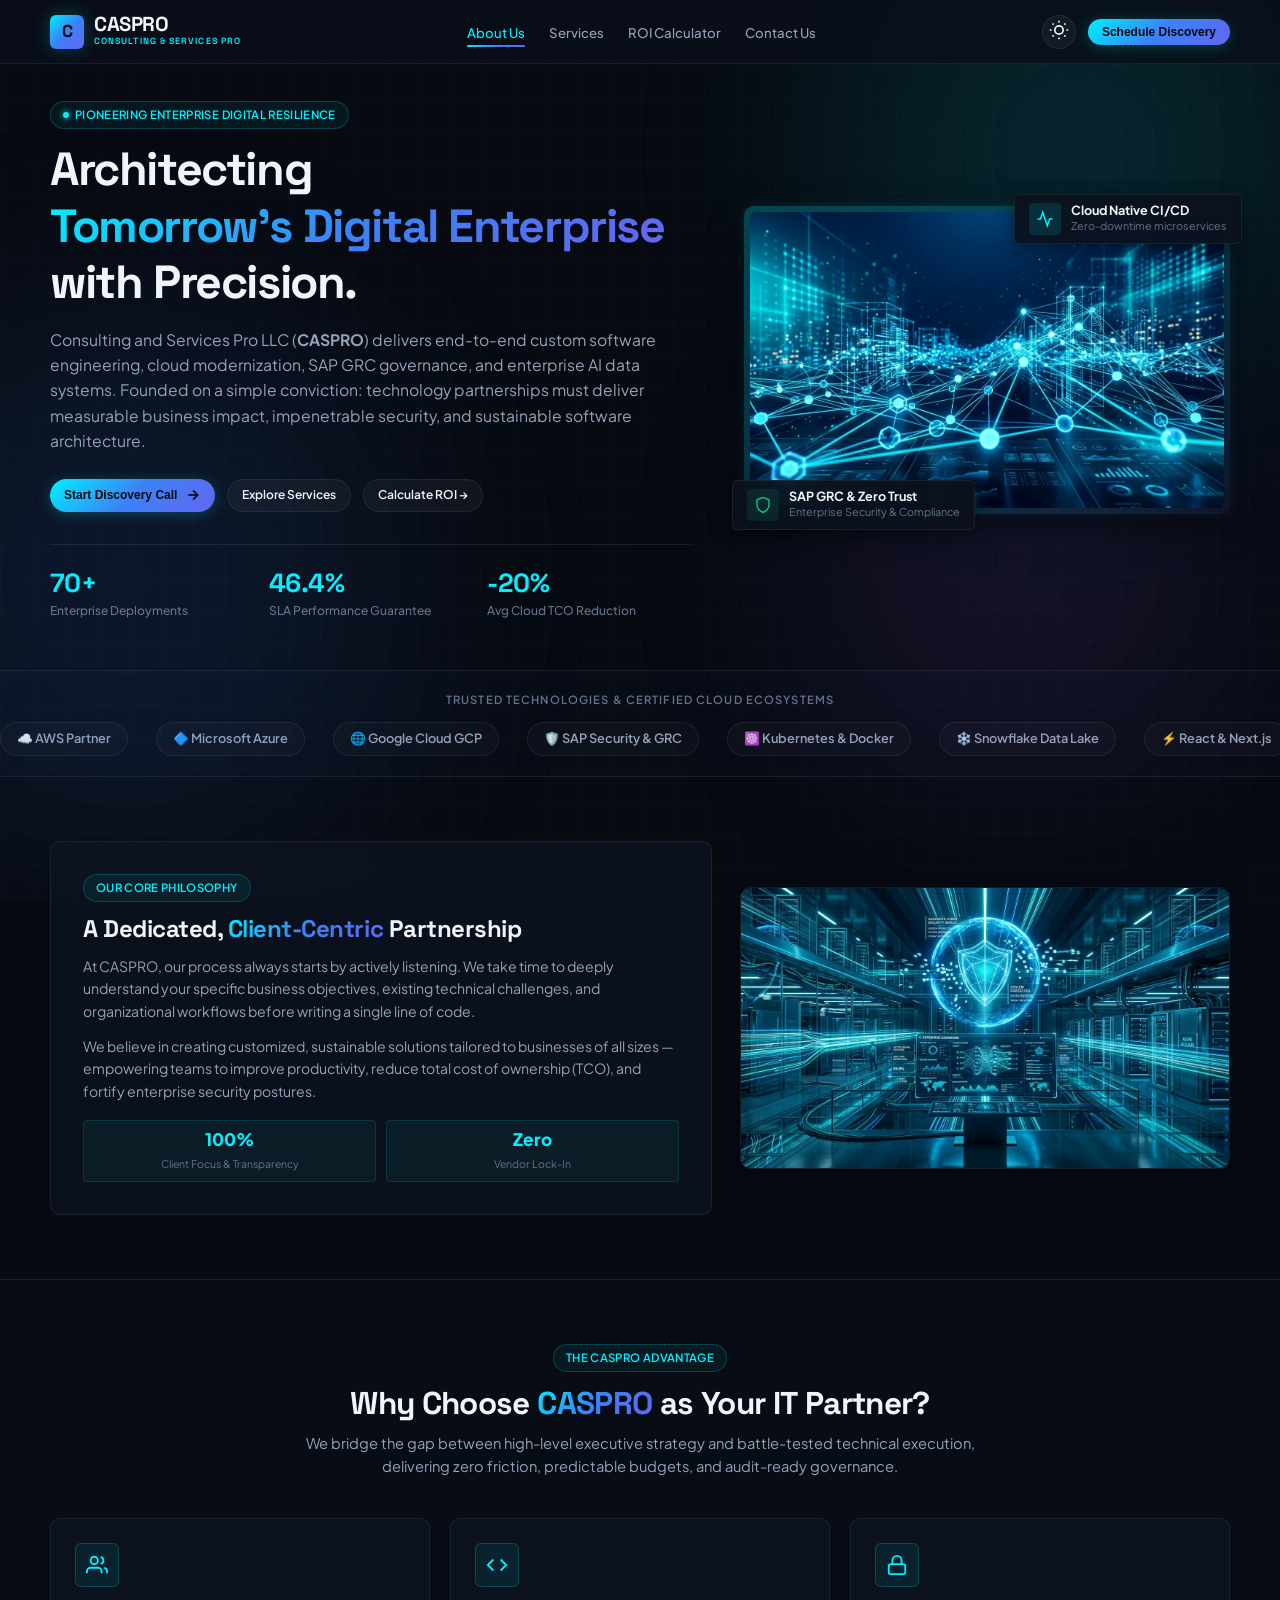
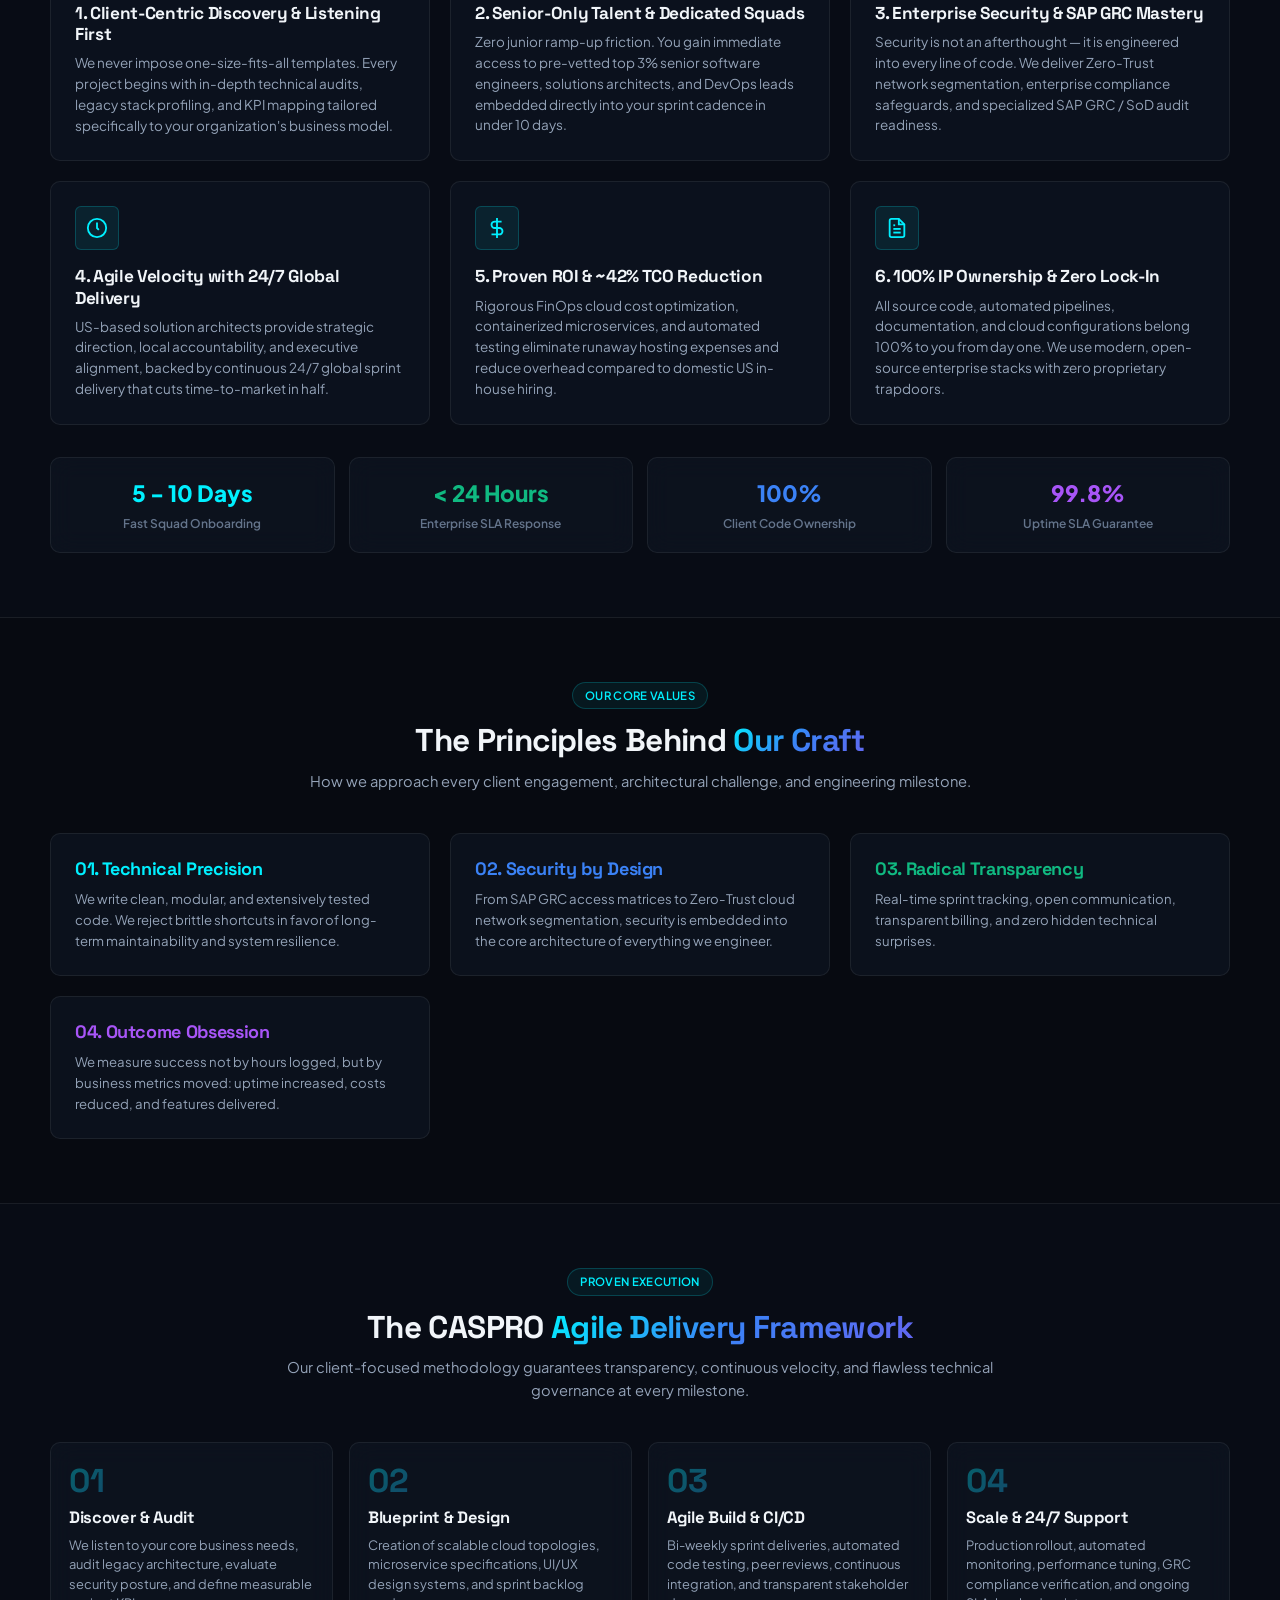
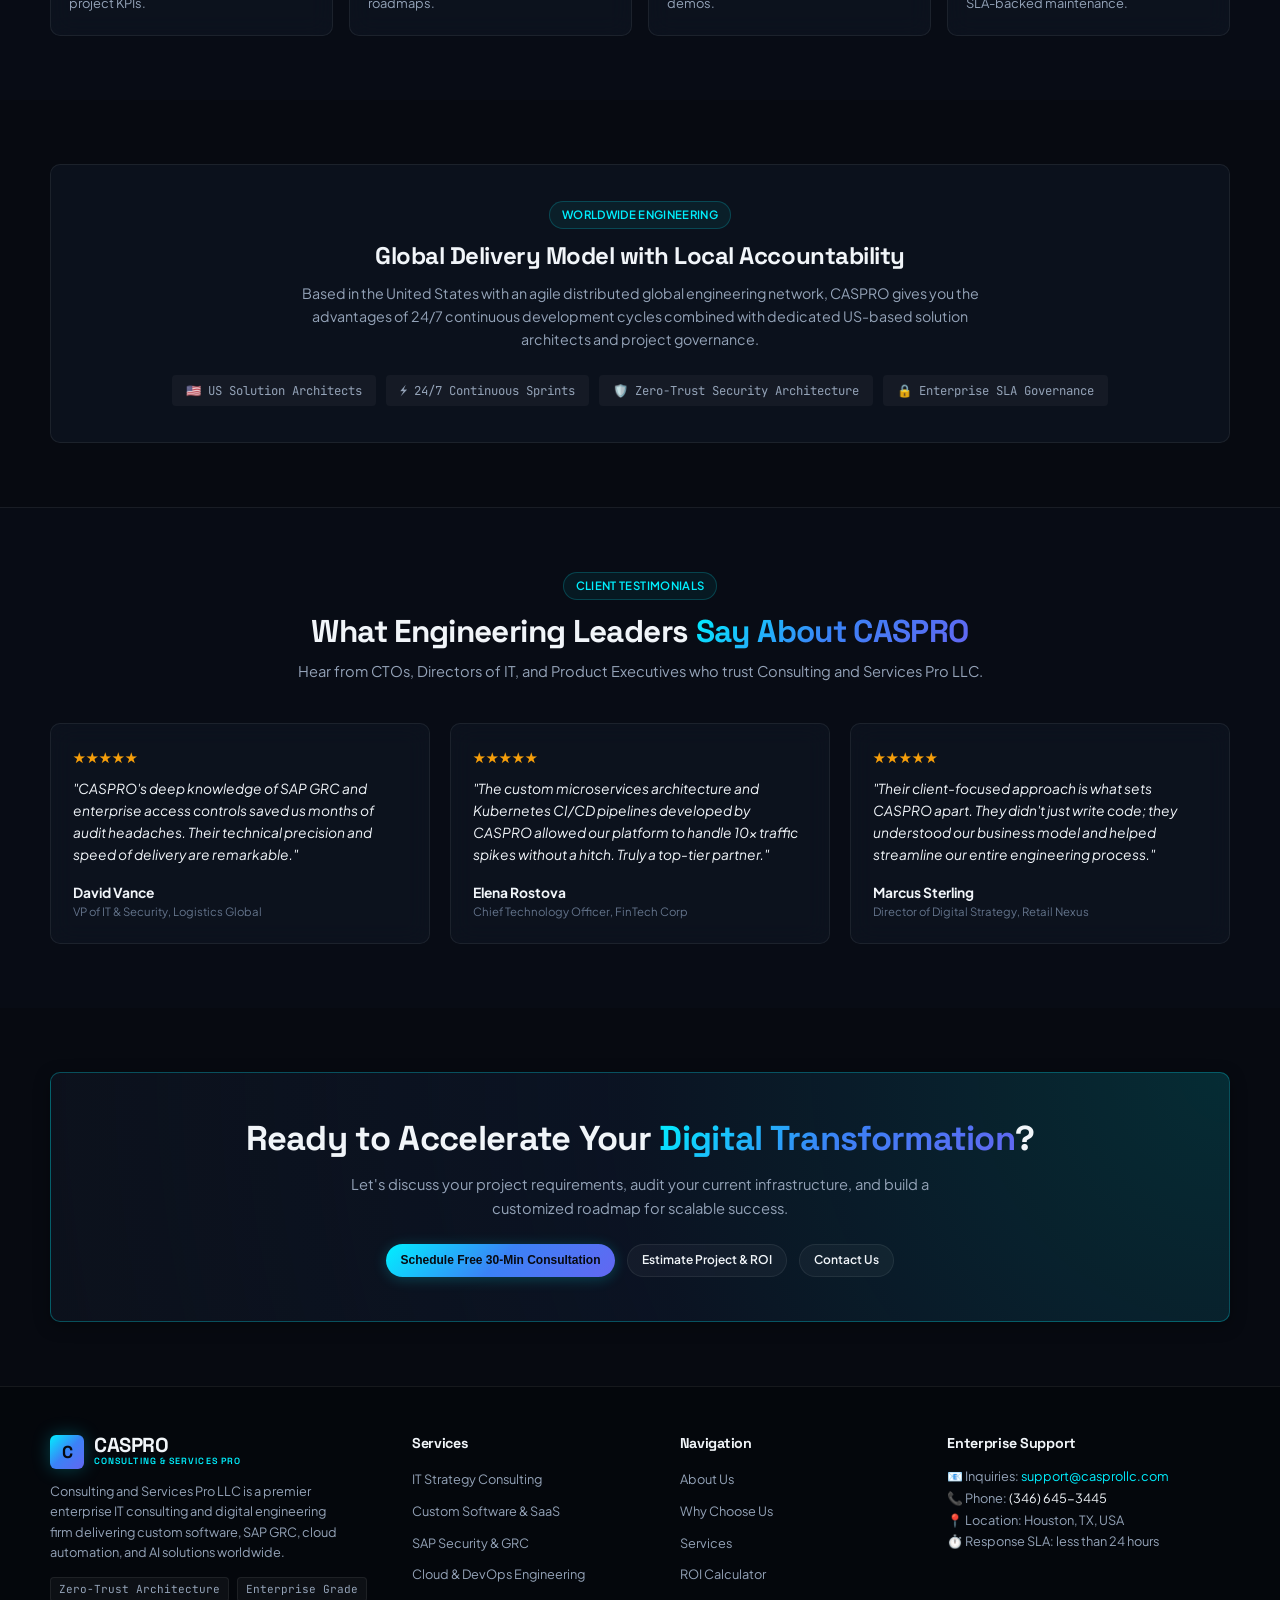
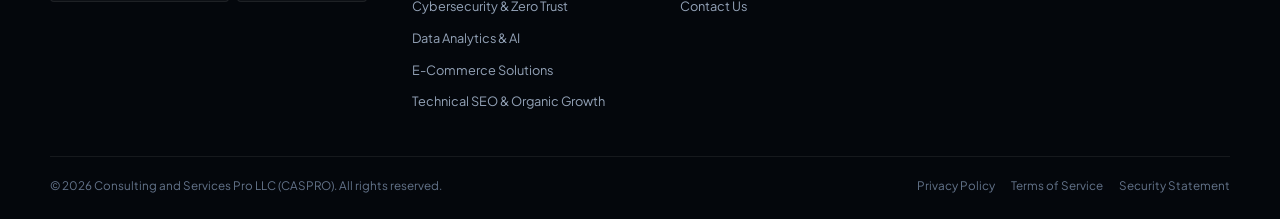
==== commit 849bbe84: "Update contact details to (346) 645-3445, support@casprollc.com, Houston TX, SLA to less than 24 hou" ====
--- a/index.html
+++ b/index.html
@@ -42,16 +42,16 @@
         "logo": "https://www.casprollc.com/assets/images/hero-tech.jpg",
         "contactPoint": {
           "@type": "ContactPoint",
-          "telephone": "+1-407-312-0515",
+          "telephone": "+1-346-645-3445",
           "contactType": "customer service",
-          "email": "contacto@consultingsp.us",
+          "email": "support@casprollc.com",
           "areaServed": "Worldwide",
           "availableLanguage": ["English", "Spanish"]
         },
         "address": {
           "@type": "PostalAddress",
-          "addressLocality": "Winter Garden",
-          "addressRegion": "FL",
+          "addressLocality": "Houston",
+          "addressRegion": "TX",
           "addressCountry": "US"
         }
       },
@@ -67,12 +67,12 @@
         "name": "CASPRO LLC - Consulting & Services Pro",
         "image": "https://www.casprollc.com/assets/images/hero-tech.jpg",
         "url": "https://www.casprollc.com/",
-        "telephone": "+1-407-312-0515",
+        "telephone": "+1-346-645-3445",
         "priceRange": "$$$$",
         "address": {
           "@type": "PostalAddress",
-          "addressLocality": "Winter Garden",
-          "addressRegion": "FL",
+          "addressLocality": "Houston",
+          "addressRegion": "TX",
           "addressCountry": "US"
         },
         "description": "Enterprise custom software development, cloud infrastructure modernization, SAP GRC security, and AI consulting."
@@ -192,7 +192,7 @@
                 </div>
                 <div>
                   <div class="badge-text-title">SAP GRC &amp; Zero Trust</div>
-                  <div class="badge-text-sub">ISO 27001 &amp; SOC2 Certified</div>
+                  <div class="badge-text-sub">Enterprise Security &amp; Compliance</div>
                 </div>
               </div>
             </div>
@@ -295,9 +295,9 @@
             <div class="why-choose-icon-box">
               <svg width="22" height="22" viewBox="0 0 24 24" fill="none" stroke="currentColor" stroke-width="2"><rect x="3" y="11" width="18" height="11" rx="2" ry="2"></rect><path d="M7 11V7a5 5 0 0 1 10 0v4"></path></svg>
             </div>
-            <h3 class="why-choose-title">3. Certified Security &amp; SAP GRC Mastery</h3>
+            <h3 class="why-choose-title">3. Enterprise Security &amp; SAP GRC Mastery</h3>
             <p class="why-choose-desc">
-              Security is not an afterthought — it is engineered into every line of code. We deliver ISO 27001, SOC 2 Type II, zero-trust network segmentation, and specialized SAP GRC / SoD audit readiness.
+              Security is not an afterthought — it is engineered into every line of code. We deliver Zero-Trust network segmentation, enterprise compliance safeguards, and specialized SAP GRC / SoD audit readiness.
             </p>
           </div>
 
@@ -342,7 +342,7 @@
             <div style="font-size: 0.8rem; color: var(--text-muted); font-weight: 600;">Fast Squad Onboarding</div>
           </div>
           <div class="glass-card" style="padding: 18px; text-align: center;">
-            <div style="font-size: 1.5rem; font-weight: 800; color: var(--accent-emerald); margin-bottom: 4px;">&lt; 2 Hours</div>
+            <div style="font-size: 1.5rem; font-weight: 800; color: var(--accent-emerald); margin-bottom: 4px;">&lt; 24 Hours</div>
             <div style="font-size: 0.8rem; color: var(--text-muted); font-weight: 600;">Enterprise SLA Response</div>
           </div>
           <div class="glass-card" style="padding: 18px; text-align: center;">
@@ -451,8 +451,8 @@
           <div style="display: flex; justify-content: center; gap: 10px; flex-wrap: wrap;">
             <div class="tech-tag" style="padding: 6px 14px; font-size: 0.82rem;">🇺🇸 US Solution Architects</div>
             <div class="tech-tag" style="padding: 6px 14px; font-size: 0.82rem;">⚡ 24/7 Continuous Sprints</div>
-            <div class="tech-tag" style="padding: 6px 14px; font-size: 0.82rem;">🛡️ ISO 27001 Certified Security</div>
-            <div class="tech-tag" style="padding: 6px 14px; font-size: 0.82rem;">🔒 SOC 2 Type II Audited</div>
+            <div class="tech-tag" style="padding: 6px 14px; font-size: 0.82rem;">🛡️ Zero-Trust Security Architecture</div>
+            <div class="tech-tag" style="padding: 6px 14px; font-size: 0.82rem;">🔒 Enterprise SLA Governance</div>
           </div>
         </div>
       </div>
@@ -550,8 +550,8 @@
             Consulting and Services Pro LLC is a premier enterprise IT consulting and digital engineering firm delivering custom software, SAP GRC, cloud automation, and AI solutions worldwide.
           </p>
           <div style="margin-top: 14px; display: flex; gap: 8px;">
-            <span class="tech-tag" style="border: 1px solid var(--border-glass);">ISO 27001 Certified</span>
-            <span class="tech-tag" style="border: 1px solid var(--border-glass);">SOC 2 Compliant</span>
+            <span class="tech-tag" style="border: 1px solid var(--border-glass);">Zero-Trust Architecture</span>
+            <span class="tech-tag" style="border: 1px solid var(--border-glass);">Enterprise Grade</span>
           </div>
         </div>
 
@@ -583,10 +583,10 @@
         <div>
           <h4 class="footer-heading">Enterprise Support</h4>
           <div style="font-size: 0.85rem; color: var(--text-secondary); line-height: 1.7;">
-            📧 Inquiries: <a href="mailto:contacto@consultingsp.us" style="color: var(--accent-cyan); text-decoration: none;">contacto@consultingsp.us</a><br>
-            📞 Phone: <span style="color: var(--text-primary);">(407) 312-0515</span><br>
-            📍 Location: Winter Garden, Florida, USA<br>
-            ⏱️ Response SLA: &lt; 2 Hours
+            📧 Inquiries: <a href="mailto:support@casprollc.com" style="color: var(--accent-cyan); text-decoration: none;">support@casprollc.com</a><br>
+            📞 Phone: <a href="tel:3466453445" style="color: var(--text-primary); text-decoration: none;">(346) 645-3445</a><br>
+            📍 Location: Houston, TX, USA<br>
+            ⏱️ Response SLA: less than 24 hours
           </div>
         </div>
       </div>
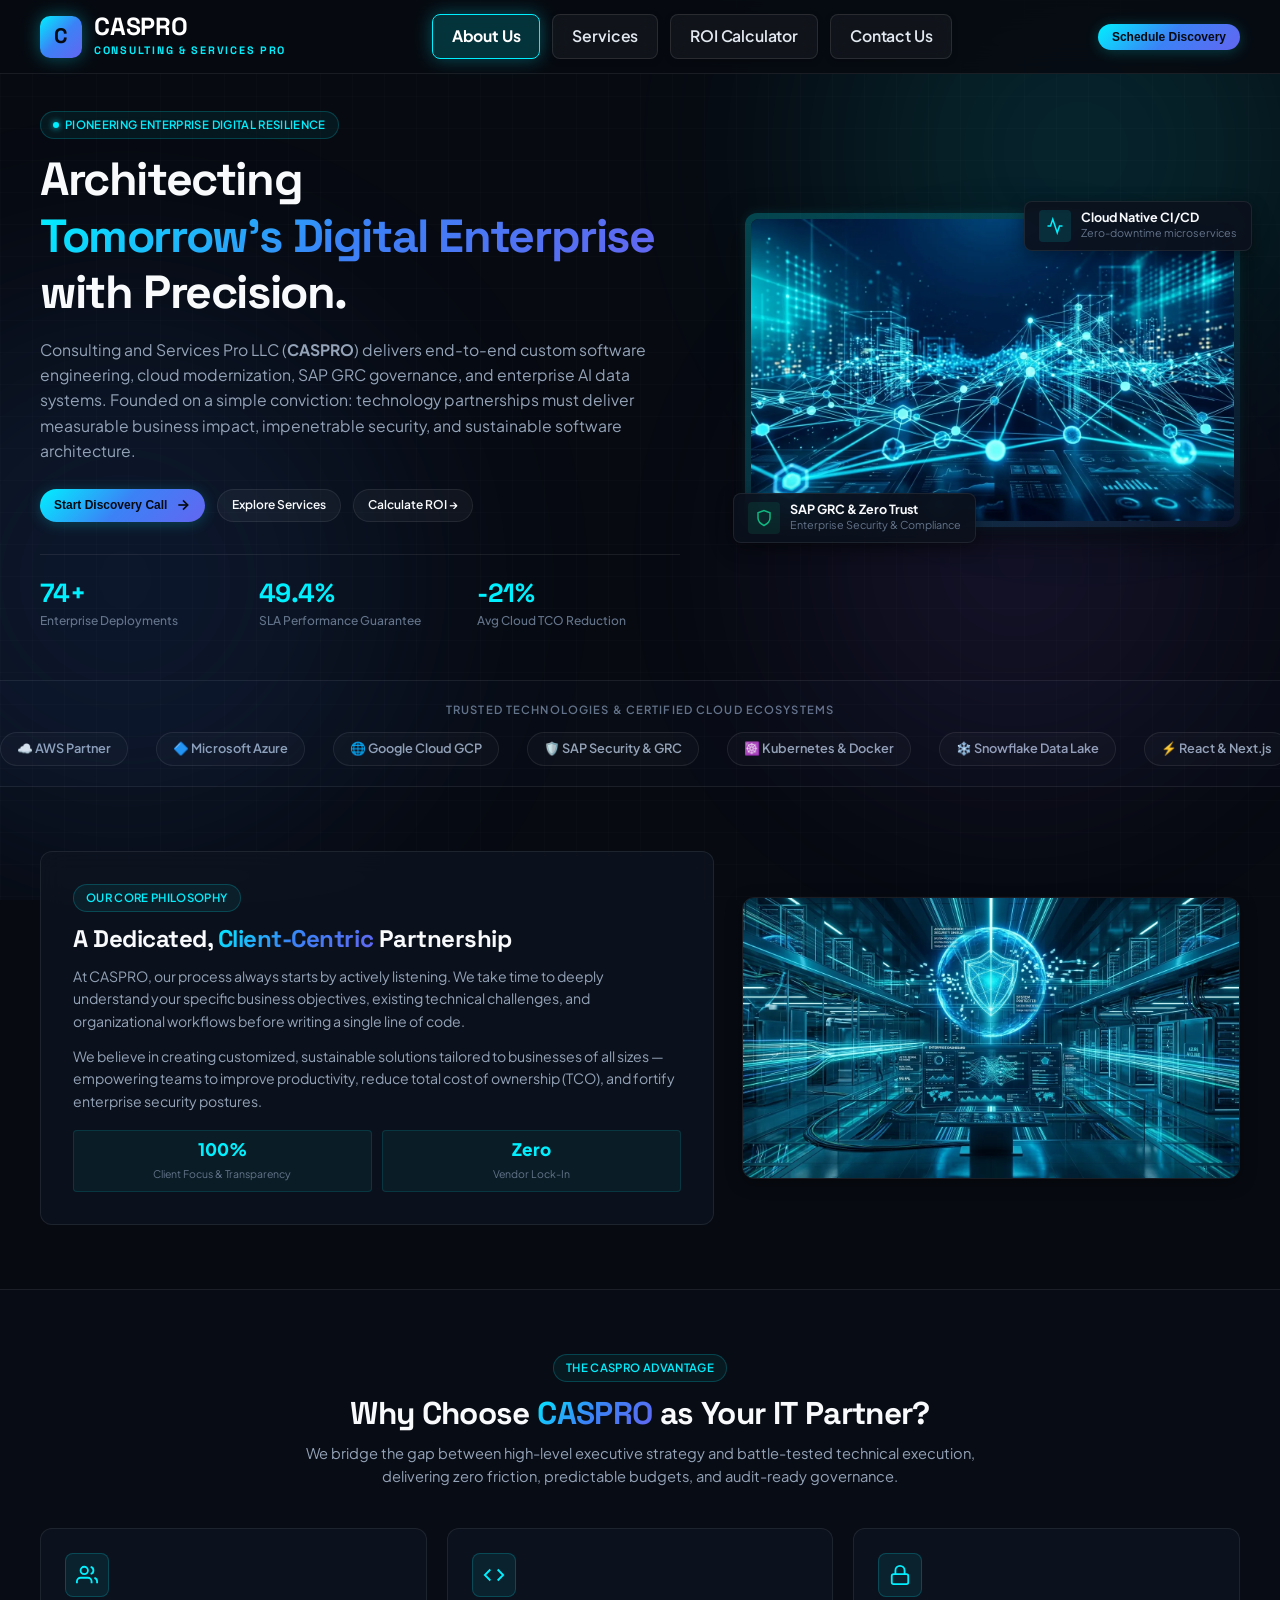
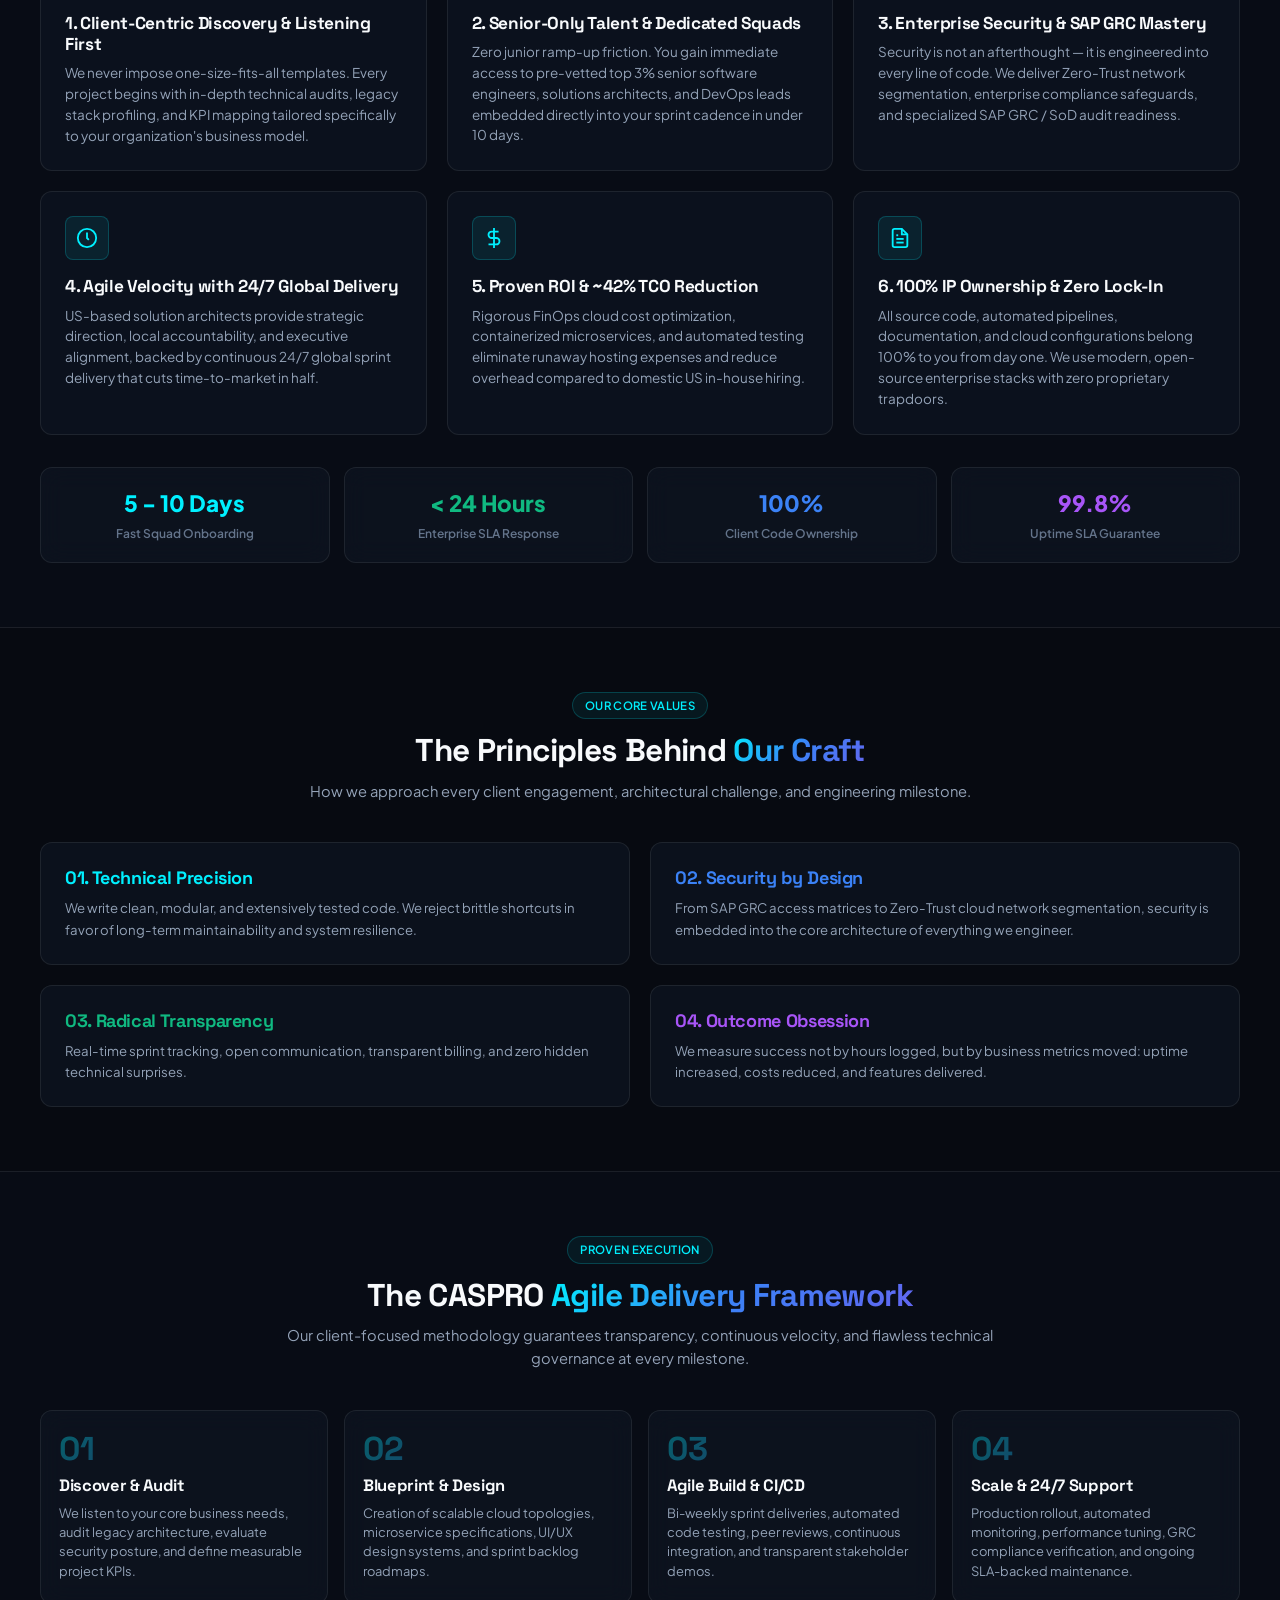
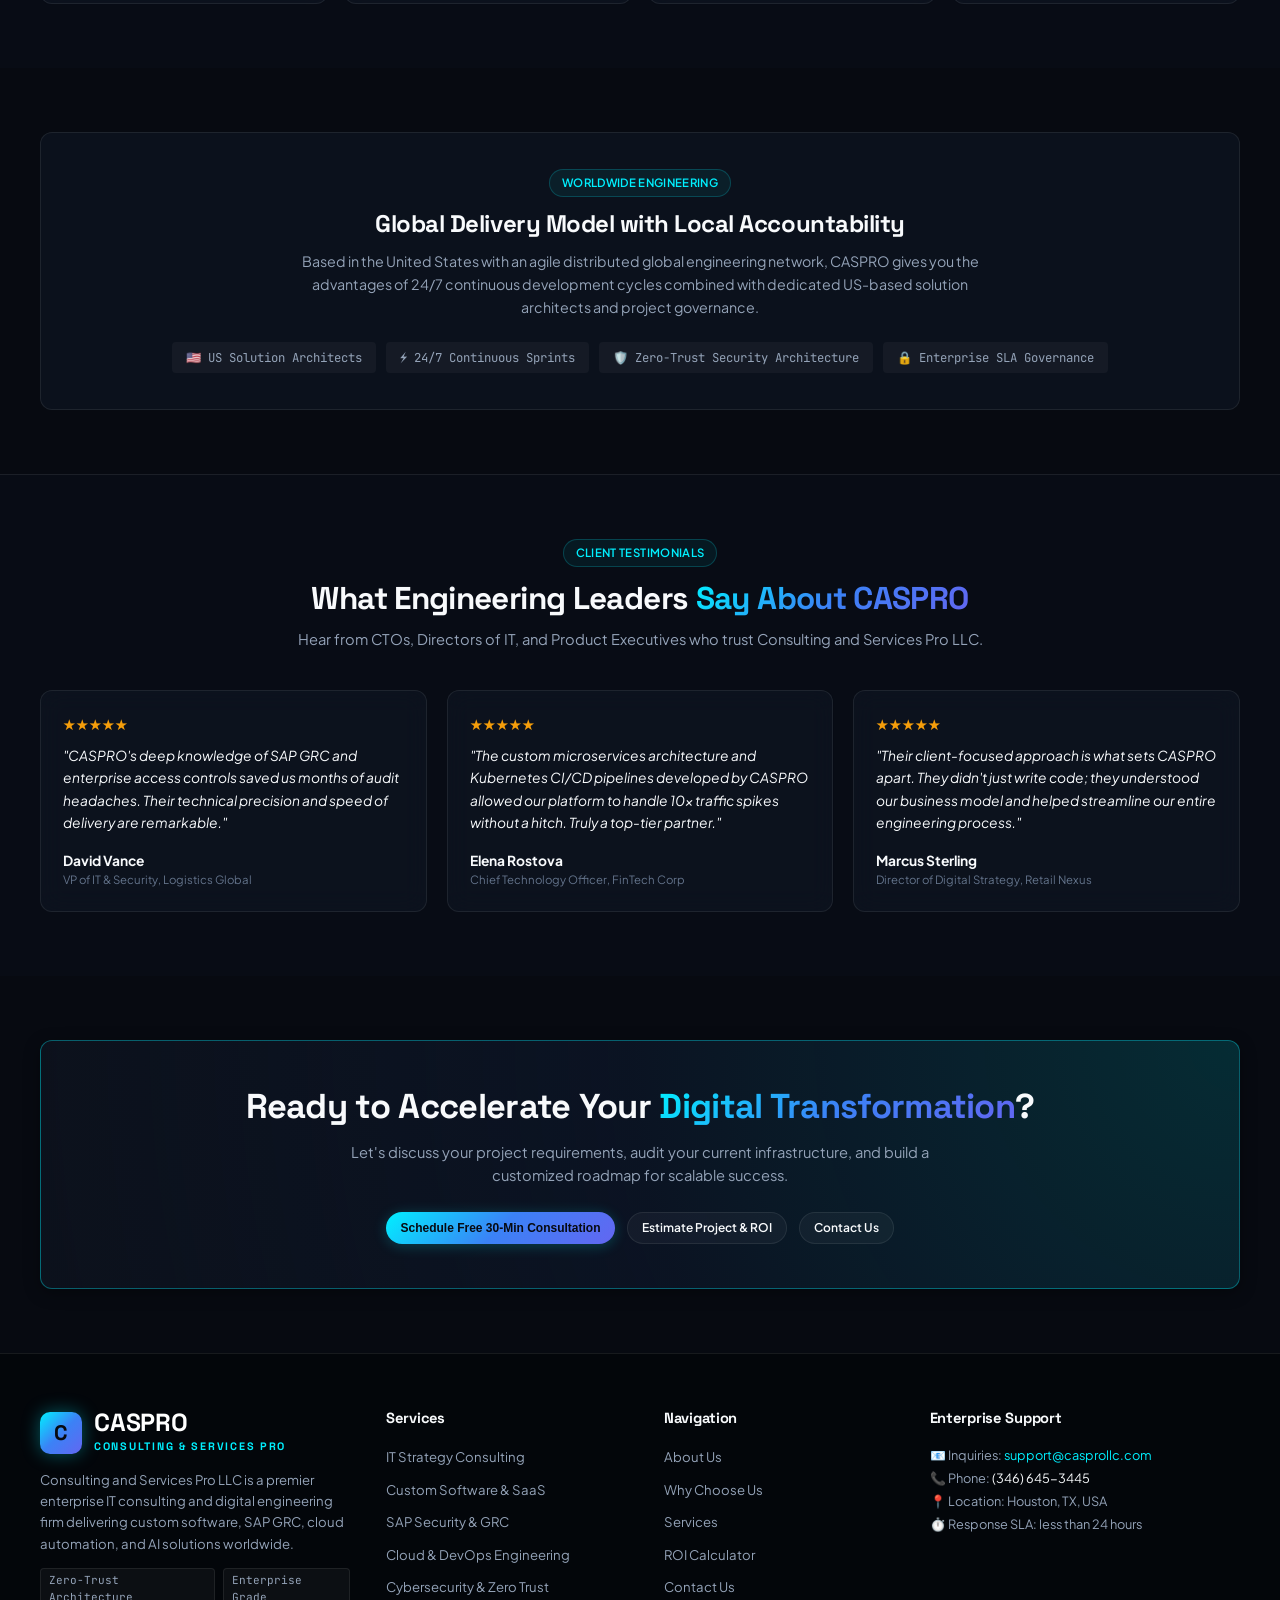
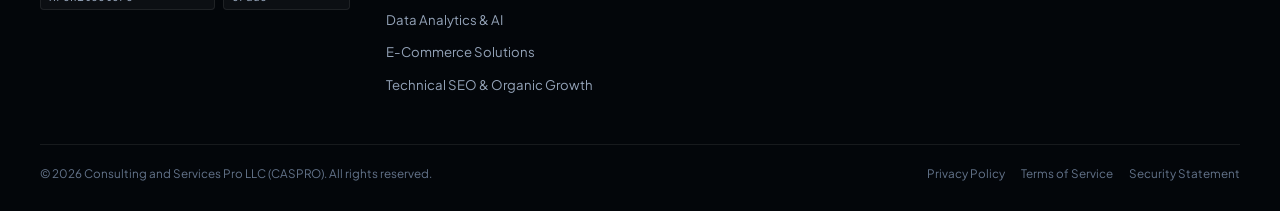
==== commit 994cb292: "Update branding, navigation button styles, core values 2x2 grid, footer and contact form email deliv" ====
--- a/index.html
+++ b/index.html
@@ -1,11 +1,14 @@
 <!DOCTYPE html>
 <html lang="en" data-theme="dark">
+
 <head>
   <meta charset="UTF-8">
   <meta name="viewport" content="width=device-width, initial-scale=1.0">
-  <title>About Us &amp; Why Choose Us | CASPRO LLC - Enterprise IT &amp; Software Consulting</title>
-  <meta name="description" content="Discover why enterprises choose Consulting and Services Pro LLC (CASPRO) for custom software engineering, cloud modernization, SAP GRC governance, and 24/7 dedicated agile squads.">
-  <meta name="keywords" content="CASPRO, Consulting and Services Pro LLC, about us, why choose us, custom software development, cloud migration, SAP security GRC, enterprise AI, IT consulting, agile delivery">
+  <title>CASPRO Consulting</title>
+  <meta name="description"
+    content="Discover why enterprises choose Consulting and Services Pro LLC (CASPRO) for custom software engineering, cloud modernization, SAP GRC governance, and 24/7 dedicated agile squads.">
+  <meta name="keywords"
+    content="CASPRO, Consulting and Services Pro LLC, about us, why choose us, custom software development, cloud migration, SAP security GRC, enterprise AI, IT consulting, agile delivery">
   <meta name="author" content="Consulting and Services Pro LLC">
   <meta name="robots" content="index, follow, max-snippet:-1, max-image-preview:large, max-video-preview:-1">
   <link rel="canonical" href="https://www.casprollc.com/">
@@ -16,16 +19,18 @@
   <meta property="og:locale" content="en_US">
   <meta property="og:url" content="https://www.casprollc.com/">
   <meta property="og:site_name" content="CASPRO LLC">
-  <meta property="og:title" content="About Us &amp; Why Choose Us | CASPRO LLC">
-  <meta property="og:description" content="Pioneering enterprise digital resilience with client-centric software engineering, SAP GRC access governance, and ~42% cloud TCO reduction.">
+  <meta property="og:title" content="CASPRO Consulting">
+  <meta property="og:description"
+    content="Pioneering enterprise digital resilience with client-centric software engineering, SAP GRC access governance, and ~42% cloud TCO reduction.">
   <meta property="og:image" content="https://www.casprollc.com/assets/images/hero-tech.jpg">
   <meta property="og:image:width" content="1200">
   <meta property="og:image:height" content="630">
 
   <!-- Twitter Card -->
   <meta name="twitter:card" content="summary_large_image">
-  <meta name="twitter:title" content="About Us &amp; Why Choose Us | CASPRO LLC">
-  <meta name="twitter:description" content="Pioneering enterprise digital resilience with client-centric software engineering, SAP GRC access governance, and ~42% cloud TCO reduction.">
+  <meta name="twitter:title" content="CASPRO Consulting">
+  <meta name="twitter:description"
+    content="Pioneering enterprise digital resilience with client-centric software engineering, SAP GRC access governance, and ~42% cloud TCO reduction.">
   <meta name="twitter:image" content="https://www.casprollc.com/assets/images/hero-tech.jpg">
 
   <!-- Schema.org JSON-LD Structured Data -->
@@ -81,10 +86,14 @@
   }
   </script>
 
-  <link rel="stylesheet" href="css/style.css">
   <link rel="preconnect" href="https://fonts.googleapis.com">
   <link rel="preconnect" href="https://fonts.gstatic.com" crossorigin>
+  <link
+    href="https://fonts.googleapis.com/css2?family=JetBrains+Mono:wght@400;500;600&family=Plus+Jakarta+Sans:wght@400;500;600;700;800&family=Space+Grotesk:wght@500;600;700&display=swap"
+    rel="stylesheet">
+  <link rel="stylesheet" href="css/style.css">
 </head>
+
 <body>
 
   <!-- Ambient Background -->
@@ -116,11 +125,6 @@
       </nav>
 
       <div class="nav-actions">
-        <button class="theme-toggle-btn" id="themeToggleBtn" aria-label="Toggle Theme">
-          <span id="themeIcon">
-            <svg width="18" height="18" viewBox="0 0 24 24" fill="none" stroke="currentColor" stroke-width="2"><circle cx="12" cy="12" r="5"></circle><line x1="12" y1="1" x2="12" y2="3"></line><line x1="12" y1="21" x2="12" y2="23"></line><line x1="4.22" y1="4.22" x2="5.64" y2="5.64"></line><line x1="18.36" y1="18.36" x2="19.78" y2="19.78"></line><line x1="1" y1="12" x2="3" y2="12"></line><line x1="21" y1="12" x2="23" y2="12"></line><line x1="4.22" y1="19.78" x2="5.64" y2="18.36"></line><line x1="18.36" y1="5.64" x2="19.78" y2="4.22"></line></svg>
-          </span>
-        </button>
         <button class="btn btn-primary btn-sm open-discovery-modal" id="navCtaBtn">Schedule Discovery</button>
         <button class="mobile-menu-toggle" aria-label="Open Navigation Menu">&#9776;</button>
       </div>
@@ -141,12 +145,18 @@
               Architecting <span class="text-gradient">Tomorrow's Digital Enterprise</span> with Precision.
             </h1>
             <p class="hero-lead">
-              Consulting and Services Pro LLC (<strong>CASPRO</strong>) delivers end-to-end custom software engineering, cloud modernization, SAP GRC governance, and enterprise AI data systems. Founded on a simple conviction: technology partnerships must deliver measurable business impact, impenetrable security, and sustainable software architecture.
+              Consulting and Services Pro LLC (<strong>CASPRO</strong>) delivers end-to-end custom software engineering,
+              cloud modernization, SAP GRC governance, and enterprise AI data systems. Founded on a simple conviction:
+              technology partnerships must deliver measurable business impact, impenetrable security, and sustainable
+              software architecture.
             </p>
             <div class="hero-cta-group">
               <button class="btn btn-primary btn-sm open-discovery-modal">
                 <span>Start Discovery Call</span>
-                <svg width="16" height="16" viewBox="0 0 24 24" fill="none" stroke="currentColor" stroke-width="2.5"><line x1="5" y1="12" x2="19" y2="12"></line><polyline points="12 5 19 12 12 19"></polyline></svg>
+                <svg width="16" height="16" viewBox="0 0 24 24" fill="none" stroke="currentColor" stroke-width="2.5">
+                  <line x1="5" y1="12" x2="19" y2="12"></line>
+                  <polyline points="12 5 19 12 12 19"></polyline>
+                </svg>
               </button>
               <a href="services.html" class="btn btn-secondary btn-sm">Explore Services</a>
               <a href="roi-calculator.html" class="btn btn-secondary btn-sm">Calculate ROI &rarr;</a>
@@ -173,12 +183,19 @@
           <div class="hero-visual">
             <div class="hero-card-container">
               <div class="hero-img-wrap">
-                <img src="assets/images/hero-tech.jpg" alt="CASPRO Enterprise Cloud Architecture and Network Infrastructure" loading="eager" width="600" height="375">
-              </div>
-              
+                <picture>
+                  <source srcset="assets/images/hero-tech.webp" type="image/webp">
+                  <img src="assets/images/hero-tech.jpg"
+                    alt="CASPRO Enterprise Cloud Architecture and Network Infrastructure" loading="eager" width="600"
+                    height="375">
+                </picture>
+              </div>
+
               <div class="floating-badge floating-badge-1">
                 <div class="badge-icon-box cyan">
-                  <svg width="18" height="18" viewBox="0 0 24 24" fill="none" stroke="currentColor" stroke-width="2"><polyline points="22 12 18 12 15 21 9 3 6 12 2 12"></polyline></svg>
+                  <svg width="18" height="18" viewBox="0 0 24 24" fill="none" stroke="currentColor" stroke-width="2">
+                    <polyline points="22 12 18 12 15 21 9 3 6 12 2 12"></polyline>
+                  </svg>
                 </div>
                 <div>
                   <div class="badge-text-title">Cloud Native CI/CD</div>
@@ -188,7 +205,9 @@
 
               <div class="floating-badge floating-badge-2">
                 <div class="badge-icon-box emerald">
-                  <svg width="18" height="18" viewBox="0 0 24 24" fill="none" stroke="currentColor" stroke-width="2"><path d="M12 22s8-4 8-10V5l-8-3-8 3v7c0 6 8 10 8 10z"></path></svg>
+                  <svg width="18" height="18" viewBox="0 0 24 24" fill="none" stroke="currentColor" stroke-width="2">
+                    <path d="M12 22s8-4 8-10V5l-8-3-8 3v7c0 6 8 10 8 10z"></path>
+                  </svg>
                 </div>
                 <div>
                   <div class="badge-text-title">SAP GRC &amp; Zero Trust</div>
@@ -230,12 +249,17 @@
         <div class="hero-grid" style="align-items: center; gap: 28px;">
           <div class="glass-card" style="padding: 32px;">
             <div class="badge-pill">Our Core Philosophy</div>
-            <h2 style="margin-bottom: 12px; font-size: 1.6rem;">A Dedicated, <span class="text-gradient">Client-Centric</span> Partnership</h2>
+            <h2 style="margin-bottom: 12px; font-size: 1.6rem;">A Dedicated, <span
+                class="text-gradient">Client-Centric</span> Partnership</h2>
             <p style="margin-bottom: 12px; font-size: 0.94rem;">
-              At CASPRO, our process always starts by actively listening. We take time to deeply understand your specific business objectives, existing technical challenges, and organizational workflows before writing a single line of code.
+              At CASPRO, our process always starts by actively listening. We take time to deeply understand your
+              specific business objectives, existing technical challenges, and organizational workflows before writing a
+              single line of code.
             </p>
             <p style="margin-bottom: 18px; font-size: 0.94rem;">
-              We believe in creating customized, sustainable solutions tailored to businesses of all sizes — empowering teams to improve productivity, reduce total cost of ownership (TCO), and fortify enterprise security postures.
+              We believe in creating customized, sustainable solutions tailored to businesses of all sizes — empowering
+              teams to improve productivity, reduce total cost of ownership (TCO), and fortify enterprise security
+              postures.
             </p>
             <div style="display: grid; grid-template-columns: 1fr 1fr; gap: 10px;">
               <div class="metric-pill">
@@ -249,21 +273,29 @@
             </div>
           </div>
 
-          <div style="border-radius: var(--radius-md); overflow: hidden; border: 1px solid var(--border-glass); box-shadow: var(--shadow-md);">
-            <img src="assets/images/cloud-ai.jpg" alt="CASPRO Engineering Center and Security Hub" style="width: 100%; height: 280px; object-fit: cover; display: block;" loading="lazy" width="600" height="280">
+          <div
+            style="border-radius: var(--radius-md); overflow: hidden; border: 1px solid var(--border-glass); box-shadow: var(--shadow-md);">
+            <picture>
+              <source srcset="assets/images/cloud-ai.webp" type="image/webp">
+              <img src="assets/images/cloud-ai.jpg" alt="CASPRO Engineering Center and Security Hub"
+                style="width: 100%; height: 280px; object-fit: cover; display: block;" loading="lazy" width="600"
+                height="280">
+            </picture>
           </div>
         </div>
       </div>
     </section>
 
     <!-- WHY CHOOSE US (DEDICATED & COMPREHENSIVE SECTION) -->
-    <section class="section" id="why-choose-us" style="background: rgba(12, 17, 28, 0.45); border-top: 1px solid var(--border-glass); border-bottom: 1px solid var(--border-glass);">
+    <section class="section" id="why-choose-us"
+      style="background: rgba(12, 17, 28, 0.45); border-top: 1px solid var(--border-glass); border-bottom: 1px solid var(--border-glass);">
       <div class="container">
         <div class="section-header">
           <div class="badge-pill">The CASPRO Advantage</div>
           <h2 class="section-title">Why Choose <span class="text-gradient">CASPRO</span> as Your IT Partner?</h2>
           <p class="section-subtitle">
-            We bridge the gap between high-level executive strategy and battle-tested technical execution, delivering zero friction, predictable budgets, and audit-ready governance.
+            We bridge the gap between high-level executive strategy and battle-tested technical execution, delivering
+            zero friction, predictable budgets, and audit-ready governance.
           </p>
         </div>
 
@@ -271,78 +303,110 @@
           <!-- Card 1 -->
           <div class="why-choose-card">
             <div class="why-choose-icon-box">
-              <svg width="22" height="22" viewBox="0 0 24 24" fill="none" stroke="currentColor" stroke-width="2"><path d="M17 21v-2a4 4 0 0 0-4-4H5a4 4 0 0 0-4 4v2"></path><circle cx="9" cy="7" r="4"></circle><path d="M23 21v-2a4 4 0 0 0-3-3.87"></path><path d="M16 3.13a4 4 0 0 1 0 7.75"></path></svg>
+              <svg width="22" height="22" viewBox="0 0 24 24" fill="none" stroke="currentColor" stroke-width="2">
+                <path d="M17 21v-2a4 4 0 0 0-4-4H5a4 4 0 0 0-4 4v2"></path>
+                <circle cx="9" cy="7" r="4"></circle>
+                <path d="M23 21v-2a4 4 0 0 0-3-3.87"></path>
+                <path d="M16 3.13a4 4 0 0 1 0 7.75"></path>
+              </svg>
             </div>
             <h3 class="why-choose-title">1. Client-Centric Discovery &amp; Listening First</h3>
             <p class="why-choose-desc">
-              We never impose one-size-fits-all templates. Every project begins with in-depth technical audits, legacy stack profiling, and KPI mapping tailored specifically to your organization's business model.
+              We never impose one-size-fits-all templates. Every project begins with in-depth technical audits, legacy
+              stack profiling, and KPI mapping tailored specifically to your organization's business model.
             </p>
           </div>
 
           <!-- Card 2 -->
           <div class="why-choose-card">
             <div class="why-choose-icon-box">
-              <svg width="22" height="22" viewBox="0 0 24 24" fill="none" stroke="currentColor" stroke-width="2"><polyline points="16 18 22 12 16 6"></polyline><polyline points="8 6 2 12 8 18"></polyline></svg>
+              <svg width="22" height="22" viewBox="0 0 24 24" fill="none" stroke="currentColor" stroke-width="2">
+                <polyline points="16 18 22 12 16 6"></polyline>
+                <polyline points="8 6 2 12 8 18"></polyline>
+              </svg>
             </div>
             <h3 class="why-choose-title">2. Senior-Only Talent &amp; Dedicated Squads</h3>
             <p class="why-choose-desc">
-              Zero junior ramp-up friction. You gain immediate access to pre-vetted top 3% senior software engineers, solutions architects, and DevOps leads embedded directly into your sprint cadence in under 10 days.
+              Zero junior ramp-up friction. You gain immediate access to pre-vetted top 3% senior software engineers,
+              solutions architects, and DevOps leads embedded directly into your sprint cadence in under 10 days.
             </p>
           </div>
 
           <!-- Card 3 -->
           <div class="why-choose-card">
             <div class="why-choose-icon-box">
-              <svg width="22" height="22" viewBox="0 0 24 24" fill="none" stroke="currentColor" stroke-width="2"><rect x="3" y="11" width="18" height="11" rx="2" ry="2"></rect><path d="M7 11V7a5 5 0 0 1 10 0v4"></path></svg>
+              <svg width="22" height="22" viewBox="0 0 24 24" fill="none" stroke="currentColor" stroke-width="2">
+                <rect x="3" y="11" width="18" height="11" rx="2" ry="2"></rect>
+                <path d="M7 11V7a5 5 0 0 1 10 0v4"></path>
+              </svg>
             </div>
             <h3 class="why-choose-title">3. Enterprise Security &amp; SAP GRC Mastery</h3>
             <p class="why-choose-desc">
-              Security is not an afterthought — it is engineered into every line of code. We deliver Zero-Trust network segmentation, enterprise compliance safeguards, and specialized SAP GRC / SoD audit readiness.
+              Security is not an afterthought — it is engineered into every line of code. We deliver Zero-Trust network
+              segmentation, enterprise compliance safeguards, and specialized SAP GRC / SoD audit readiness.
             </p>
           </div>
 
           <!-- Card 4 -->
           <div class="why-choose-card">
             <div class="why-choose-icon-box">
-              <svg width="22" height="22" viewBox="0 0 24 24" fill="none" stroke="currentColor" stroke-width="2"><circle cx="12" cy="12" r="10"></circle><polyline points="12 6 12 12 14 14"></polyline></svg>
+              <svg width="22" height="22" viewBox="0 0 24 24" fill="none" stroke="currentColor" stroke-width="2">
+                <circle cx="12" cy="12" r="10"></circle>
+                <polyline points="12 6 12 12 14 14"></polyline>
+              </svg>
             </div>
             <h3 class="why-choose-title">4. Agile Velocity with 24/7 Global Delivery</h3>
             <p class="why-choose-desc">
-              US-based solution architects provide strategic direction, local accountability, and executive alignment, backed by continuous 24/7 global sprint delivery that cuts time-to-market in half.
+              US-based solution architects provide strategic direction, local accountability, and executive alignment,
+              backed by continuous 24/7 global sprint delivery that cuts time-to-market in half.
             </p>
           </div>
 
           <!-- Card 5 -->
           <div class="why-choose-card">
             <div class="why-choose-icon-box">
-              <svg width="22" height="22" viewBox="0 0 24 24" fill="none" stroke="currentColor" stroke-width="2"><line x1="12" y1="1" x2="12" y2="23"></line><path d="M17 5H9.5a3.5 3.5 0 0 0 0 7h5a3.5 3.5 0 0 1 0 7H6"></path></svg>
+              <svg width="22" height="22" viewBox="0 0 24 24" fill="none" stroke="currentColor" stroke-width="2">
+                <line x1="12" y1="1" x2="12" y2="23"></line>
+                <path d="M17 5H9.5a3.5 3.5 0 0 0 0 7h5a3.5 3.5 0 0 1 0 7H6"></path>
+              </svg>
             </div>
             <h3 class="why-choose-title">5. Proven ROI &amp; ~42% TCO Reduction</h3>
             <p class="why-choose-desc">
-              Rigorous FinOps cloud cost optimization, containerized microservices, and automated testing eliminate runaway hosting expenses and reduce overhead compared to domestic US in-house hiring.
+              Rigorous FinOps cloud cost optimization, containerized microservices, and automated testing eliminate
+              runaway hosting expenses and reduce overhead compared to domestic US in-house hiring.
             </p>
           </div>
 
           <!-- Card 6 -->
           <div class="why-choose-card">
             <div class="why-choose-icon-box">
-              <svg width="22" height="22" viewBox="0 0 24 24" fill="none" stroke="currentColor" stroke-width="2"><path d="M14 2H6a2 2 0 0 0-2 2v16a2 2 0 0 0 2 2h12a2 2 0 0 0 2-2V8z"></path><polyline points="14 2 14 8 20 8"></polyline><line x1="16" y1="13" x2="8" y2="13"></line><line x1="16" y1="17" x2="8" y2="17"></line><polyline points="10 9 9 9 8 9"></polyline></svg>
+              <svg width="22" height="22" viewBox="0 0 24 24" fill="none" stroke="currentColor" stroke-width="2">
+                <path d="M14 2H6a2 2 0 0 0-2 2v16a2 2 0 0 0 2 2h12a2 2 0 0 0 2-2V8z"></path>
+                <polyline points="14 2 14 8 20 8"></polyline>
+                <line x1="16" y1="13" x2="8" y2="13"></line>
+                <line x1="16" y1="17" x2="8" y2="17"></line>
+                <polyline points="10 9 9 9 8 9"></polyline>
+              </svg>
             </div>
             <h3 class="why-choose-title">6. 100% IP Ownership &amp; Zero Lock-In</h3>
             <p class="why-choose-desc">
-              All source code, automated pipelines, documentation, and cloud configurations belong 100% to you from day one. We use modern, open-source enterprise stacks with zero proprietary trapdoors.
+              All source code, automated pipelines, documentation, and cloud configurations belong 100% to you from day
+              one. We use modern, open-source enterprise stacks with zero proprietary trapdoors.
             </p>
           </div>
         </div>
 
         <!-- Metric Badges Row -->
-        <div style="margin-top: 32px; display: grid; grid-template-columns: repeat(auto-fit, minmax(min(100%, 200px), 1fr)); gap: 14px;">
+        <div
+          style="margin-top: 32px; display: grid; grid-template-columns: repeat(auto-fit, minmax(min(100%, 200px), 1fr)); gap: 14px;">
           <div class="glass-card" style="padding: 18px; text-align: center;">
-            <div style="font-size: 1.5rem; font-weight: 800; color: var(--accent-cyan); margin-bottom: 4px;">5 - 10 Days</div>
+            <div style="font-size: 1.5rem; font-weight: 800; color: var(--accent-cyan); margin-bottom: 4px;">5 - 10 Days
+            </div>
             <div style="font-size: 0.8rem; color: var(--text-muted); font-weight: 600;">Fast Squad Onboarding</div>
           </div>
           <div class="glass-card" style="padding: 18px; text-align: center;">
-            <div style="font-size: 1.5rem; font-weight: 800; color: var(--accent-emerald); margin-bottom: 4px;">&lt; 24 Hours</div>
+            <div style="font-size: 1.5rem; font-weight: 800; color: var(--accent-emerald); margin-bottom: 4px;">&lt; 24
+              Hours</div>
             <div style="font-size: 0.8rem; color: var(--text-muted); font-weight: 600;">Enterprise SLA Response</div>
           </div>
           <div class="glass-card" style="padding: 18px; text-align: center;">
@@ -350,7 +414,8 @@
             <div style="font-size: 0.8rem; color: var(--text-muted); font-weight: 600;">Client Code Ownership</div>
           </div>
           <div class="glass-card" style="padding: 18px; text-align: center;">
-            <div style="font-size: 1.5rem; font-weight: 800; color: var(--accent-purple); margin-bottom: 4px;">99.8%</div>
+            <div style="font-size: 1.5rem; font-weight: 800; color: var(--accent-purple); margin-bottom: 4px;">99.8%
+            </div>
             <div style="font-size: 0.8rem; color: var(--text-muted); font-weight: 600;">Uptime SLA Guarantee</div>
           </div>
         </div>
@@ -368,25 +433,30 @@
           </p>
         </div>
 
-        <div class="services-grid">
+        <div class="values-grid-2x2">
           <div class="glass-card" style="padding: 24px;">
             <h3 style="margin-bottom: 8px; color: var(--accent-cyan); font-size: 1.2rem;">01. Technical Precision</h3>
-            <p style="font-size: 0.88rem;">We write clean, modular, and extensively tested code. We reject brittle shortcuts in favor of long-term maintainability and system resilience.</p>
+            <p style="font-size: 0.88rem;">We write clean, modular, and extensively tested code. We reject brittle
+              shortcuts in favor of long-term maintainability and system resilience.</p>
           </div>
 
           <div class="glass-card" style="padding: 24px;">
             <h3 style="margin-bottom: 8px; color: var(--accent-blue); font-size: 1.2rem;">02. Security by Design</h3>
-            <p style="font-size: 0.88rem;">From SAP GRC access matrices to Zero-Trust cloud network segmentation, security is embedded into the core architecture of everything we engineer.</p>
+            <p style="font-size: 0.88rem;">From SAP GRC access matrices to Zero-Trust cloud network segmentation,
+              security is embedded into the core architecture of everything we engineer.</p>
           </div>
 
           <div class="glass-card" style="padding: 24px;">
-            <h3 style="margin-bottom: 8px; color: var(--accent-emerald); font-size: 1.2rem;">03. Radical Transparency</h3>
-            <p style="font-size: 0.88rem;">Real-time sprint tracking, open communication, transparent billing, and zero hidden technical surprises.</p>
+            <h3 style="margin-bottom: 8px; color: var(--accent-emerald); font-size: 1.2rem;">03. Radical Transparency
+            </h3>
+            <p style="font-size: 0.88rem;">Real-time sprint tracking, open communication, transparent billing, and zero
+              hidden technical surprises.</p>
           </div>
 
           <div class="glass-card" style="padding: 24px;">
             <h3 style="margin-bottom: 8px; color: var(--accent-purple); font-size: 1.2rem;">04. Outcome Obsession</h3>
-            <p style="font-size: 0.88rem;">We measure success not by hours logged, but by business metrics moved: uptime increased, costs reduced, and features delivered.</p>
+            <p style="font-size: 0.88rem;">We measure success not by hours logged, but by business metrics moved: uptime
+              increased, costs reduced, and features delivered.</p>
           </div>
         </div>
       </div>
@@ -399,7 +469,8 @@
           <div class="badge-pill">Proven Execution</div>
           <h2 class="section-title">The CASPRO <span class="text-gradient">Agile Delivery Framework</span></h2>
           <p class="section-subtitle">
-            Our client-focused methodology guarantees transparency, continuous velocity, and flawless technical governance at every milestone.
+            Our client-focused methodology guarantees transparency, continuous velocity, and flawless technical
+            governance at every milestone.
           </p>
         </div>
 
@@ -408,7 +479,8 @@
             <div class="step-num">01</div>
             <h3 class="step-title">Discover &amp; Audit</h3>
             <p class="step-desc">
-              We listen to your core business needs, audit legacy architecture, evaluate security posture, and define measurable project KPIs.
+              We listen to your core business needs, audit legacy architecture, evaluate security posture, and define
+              measurable project KPIs.
             </p>
           </div>
 
@@ -416,7 +488,8 @@
             <div class="step-num">02</div>
             <h3 class="step-title">Blueprint &amp; Design</h3>
             <p class="step-desc">
-              Creation of scalable cloud topologies, microservice specifications, UI/UX design systems, and sprint backlog roadmaps.
+              Creation of scalable cloud topologies, microservice specifications, UI/UX design systems, and sprint
+              backlog roadmaps.
             </p>
           </div>
 
@@ -424,7 +497,8 @@
             <div class="step-num">03</div>
             <h3 class="step-title">Agile Build &amp; CI/CD</h3>
             <p class="step-desc">
-              Bi-weekly sprint deliveries, automated code testing, peer reviews, continuous integration, and transparent stakeholder demos.
+              Bi-weekly sprint deliveries, automated code testing, peer reviews, continuous integration, and transparent
+              stakeholder demos.
             </p>
           </div>
 
@@ -432,7 +506,8 @@
             <div class="step-num">04</div>
             <h3 class="step-title">Scale &amp; 24/7 Support</h3>
             <p class="step-desc">
-              Production rollout, automated monitoring, performance tuning, GRC compliance verification, and ongoing SLA-backed maintenance.
+              Production rollout, automated monitoring, performance tuning, GRC compliance verification, and ongoing
+              SLA-backed maintenance.
             </p>
           </div>
         </div>
@@ -446,12 +521,15 @@
           <div class="badge-pill">Worldwide Engineering</div>
           <h2 style="margin-bottom: 12px; font-size: 1.6rem;">Global Delivery Model with Local Accountability</h2>
           <p style="max-width: 680px; margin: 0 auto 24px auto; font-size: 0.95rem; color: var(--text-secondary);">
-            Based in the United States with an agile distributed global engineering network, CASPRO gives you the advantages of 24/7 continuous development cycles combined with dedicated US-based solution architects and project governance.
+            Based in the United States with an agile distributed global engineering network, CASPRO gives you the
+            advantages of 24/7 continuous development cycles combined with dedicated US-based solution architects and
+            project governance.
           </p>
           <div style="display: flex; justify-content: center; gap: 10px; flex-wrap: wrap;">
             <div class="tech-tag" style="padding: 6px 14px; font-size: 0.82rem;">🇺🇸 US Solution Architects</div>
             <div class="tech-tag" style="padding: 6px 14px; font-size: 0.82rem;">⚡ 24/7 Continuous Sprints</div>
-            <div class="tech-tag" style="padding: 6px 14px; font-size: 0.82rem;">🛡️ Zero-Trust Security Architecture</div>
+            <div class="tech-tag" style="padding: 6px 14px; font-size: 0.82rem;">🛡️ Zero-Trust Security Architecture
+            </div>
             <div class="tech-tag" style="padding: 6px 14px; font-size: 0.82rem;">🔒 Enterprise SLA Governance</div>
           </div>
         </div>
@@ -473,7 +551,8 @@
           <div class="glass-card" style="padding: 22px;">
             <div style="color: #f59e0b; margin-bottom: 10px; font-size: 0.95rem;">★★★★★</div>
             <p class="testimonial-quote">
-              "CASPRO's deep knowledge of SAP GRC and enterprise access controls saved us months of audit headaches. Their technical precision and speed of delivery are remarkable."
+              "CASPRO's deep knowledge of SAP GRC and enterprise access controls saved us months of audit headaches.
+              Their technical precision and speed of delivery are remarkable."
             </p>
             <div class="testimonial-author-wrap">
               <div>
@@ -486,7 +565,8 @@
           <div class="glass-card" style="padding: 22px;">
             <div style="color: #f59e0b; margin-bottom: 10px; font-size: 0.95rem;">★★★★★</div>
             <p class="testimonial-quote">
-              "The custom microservices architecture and Kubernetes CI/CD pipelines developed by CASPRO allowed our platform to handle 10x traffic spikes without a hitch. Truly a top-tier partner."
+              "The custom microservices architecture and Kubernetes CI/CD pipelines developed by CASPRO allowed our
+              platform to handle 10x traffic spikes without a hitch. Truly a top-tier partner."
             </p>
             <div class="testimonial-author-wrap">
               <div>
@@ -499,7 +579,8 @@
           <div class="glass-card" style="padding: 22px;">
             <div style="color: #f59e0b; margin-bottom: 10px; font-size: 0.95rem;">★★★★★</div>
             <p class="testimonial-quote">
-              "Their client-focused approach is what sets CASPRO apart. They didn't just write code; they understood our business model and helped streamline our entire engineering process."
+              "Their client-focused approach is what sets CASPRO apart. They didn't just write code; they understood our
+              business model and helped streamline our entire engineering process."
             </p>
             <div class="testimonial-author-wrap">
               <div>
@@ -520,7 +601,8 @@
             Ready to Accelerate Your <span class="text-gradient">Digital Transformation</span>?
           </h2>
           <p style="max-width: 600px; margin: 0 auto 24px auto; font-size: 0.98rem; color: var(--text-secondary);">
-            Let's discuss your project requirements, audit your current infrastructure, and build a customized roadmap for scalable success.
+            Let's discuss your project requirements, audit your current infrastructure, and build a customized roadmap
+            for scalable success.
           </p>
           <div style="display: flex; justify-content: center; gap: 12px; flex-wrap: wrap;">
             <button class="btn btn-primary btn-sm open-discovery-modal">
@@ -547,7 +629,8 @@
             </div>
           </a>
           <p>
-            Consulting and Services Pro LLC is a premier enterprise IT consulting and digital engineering firm delivering custom software, SAP GRC, cloud automation, and AI solutions worldwide.
+            Consulting and Services Pro LLC is a premier enterprise IT consulting and digital engineering firm
+            delivering custom software, SAP GRC, cloud automation, and AI solutions worldwide.
           </p>
           <div style="margin-top: 14px; display: flex; gap: 8px;">
             <span class="tech-tag" style="border: 1px solid var(--border-glass);">Zero-Trust Architecture</span>
@@ -582,7 +665,7 @@
 
         <div>
           <h4 class="footer-heading">Enterprise Support</h4>
-          <div style="font-size: 0.85rem; color: var(--text-secondary); line-height: 1.7;">
+          <div style="font-size: 0.85rem; color: var(--text-secondary); line-height: 1.8;">
             📧 Inquiries: <a href="mailto:support@casprollc.com" style="color: var(--accent-cyan); text-decoration: none;">support@casprollc.com</a><br>
             📞 Phone: <a href="tel:3466453445" style="color: var(--text-primary); text-decoration: none;">(346) 645-3445</a><br>
             📍 Location: Houston, TX, USA<br>
@@ -611,7 +694,8 @@
       <div class="badge-pill" style="margin-bottom: 10px;">30-Minute Architecture Discovery</div>
       <h3 style="font-size: 1.4rem; margin-bottom: 10px;">Schedule Your Enterprise Consultation</h3>
       <p style="font-size: 0.88rem; margin-bottom: 18px;">
-        Meet with a senior CASPRO solutions architect to discuss technical roadmaps, SAP GRC audits, cloud migration, or custom software specifications.
+        Meet with a senior CASPRO solutions architect to discuss technical roadmaps, SAP GRC audits, cloud migration, or
+        custom software specifications.
       </p>
 
       <form id="modalContactForm">
@@ -637,7 +721,8 @@
         </div>
         <div class="form-group">
           <label class="form-label">Brief Project Summary or Questions</label>
-          <textarea class="form-control" rows="3" placeholder="Tell us about your current challenges, timeline, or objectives..."></textarea>
+          <textarea class="form-control" rows="3"
+            placeholder="Tell us about your current challenges, timeline, or objectives..."></textarea>
         </div>
         <button type="submit" class="btn btn-primary btn-sm" style="width: 100%; padding: 11px;">
           Confirm Discovery Call Request
@@ -648,4 +733,5 @@
 
   <script src="js/main.js"></script>
 </body>
+
 </html>
--- a/css/style.css
+++ b/css/style.css
@@ -3,21 +3,19 @@
    High-Density, Clean, Ultra-Modern Architecture | Linear / Vercel Aesthetic
    ========================================================================== */
 
-@import url('https://fonts.googleapis.com/css2?family=Plus+Jakarta+Sans:wght@300;400;500;600;700;800&family=Space+Grotesk:wght@500;600;700&family=JetBrains+Mono:wght@400;500&display=swap');
-
 :root {
-  /* Core Colors - High-Density Dark Theme */
+  /* Core Colors - High-Density Enterprise Dark Theme (Optimized) */
   --bg-primary: #070a11;
   --bg-secondary: #0c101c;
   --bg-card: rgba(14, 20, 32, 0.75);
   --bg-card-hover: rgba(20, 29, 48, 0.9);
-  --bg-glass: rgba(10, 15, 26, 0.82);
-  --border-glass: rgba(255, 255, 255, 0.07);
-  --border-glass-hover: rgba(0, 240, 255, 0.28);
+  --bg-glass: rgba(10, 15, 26, 0.9);
+  --border-glass: rgba(255, 255, 255, 0.08);
+  --border-glass-hover: rgba(0, 240, 255, 0.35);
   --border-subtle: rgba(255, 255, 255, 0.04);
   
   /* Text Colors */
-  --text-primary: #f1f5f9;
+  --text-primary: #f8fafc;
   --text-secondary: #94a3b8;
   --text-muted: #64748b;
   --text-white: #ffffff;
@@ -37,42 +35,23 @@
   --shadow-sm: 0 1px 3px rgba(0, 0, 0, 0.3);
   --shadow-md: 0 4px 16px rgba(0, 0, 0, 0.35);
   --shadow-lg: 0 12px 32px rgba(0, 0, 0, 0.5);
-  --glow-cyan: 0 0 18px rgba(0, 240, 255, 0.25);
+  --glow-cyan: 0 0 20px rgba(0, 240, 255, 0.32);
   --glow-subtle: 0 0 12px rgba(0, 240, 255, 0.12);
 
-  /* Compact Dimensions */
-  --max-width: 1220px;
-  --header-height: 64px;
+  /* Dimensions */
+  --max-width: 1240px;
+  --header-height: 74px;
   --radius-xs: 4px;
-  --radius-sm: 6px;
-  --radius-md: 10px;
-  --radius-lg: 14px;
+  --radius-sm: 8px;
+  --radius-md: 12px;
+  --radius-lg: 16px;
   --radius-full: 9999px;
   --transition: all 0.22s cubic-bezier(0.16, 1, 0.3, 1);
 
   /* Typography */
-  --font-main: 'Plus Jakarta Sans', -apple-system, BlinkMacSystemFont, sans-serif;
+  --font-main: 'Plus Jakarta Sans', -apple-system, BlinkMacSystemFont, 'Segoe UI', Roboto, sans-serif;
   --font-heading: 'Space Grotesk', var(--font-main);
   --font-code: 'JetBrains Mono', monospace;
-}
-
-/* Light Theme Overrides */
-[data-theme="light"] {
-  --bg-primary: #f8fafc;
-  --bg-secondary: #ffffff;
-  --bg-card: rgba(255, 255, 255, 0.9);
-  --bg-card-hover: #ffffff;
-  --bg-glass: rgba(255, 255, 255, 0.88);
-  --border-glass: rgba(0, 0, 0, 0.07);
-  --border-glass-hover: rgba(0, 102, 204, 0.25);
-  --border-subtle: rgba(0, 0, 0, 0.04);
-  --text-primary: #0f172a;
-  --text-secondary: #475569;
-  --text-muted: #94a3b8;
-  --shadow-sm: 0 1px 3px rgba(0, 0, 0, 0.05);
-  --shadow-md: 0 4px 16px rgba(0, 0, 0, 0.07);
-  --shadow-lg: 0 12px 28px rgba(0, 0, 0, 0.1);
-  --gradient-card: linear-gradient(180deg, #ffffff 0%, #f8fafc 100%);
 }
 
 /* Resets */
@@ -223,7 +202,7 @@
 }
 
 /* ==========================================================================
-   COMPACT NAVIGATION BAR (64px)
+   NAVIGATION BAR (74px)
    ========================================================================== */
 .header-nav {
   position: fixed;
@@ -231,21 +210,17 @@
   left: 0;
   width: 100%;
   height: var(--header-height);
-  background: var(--bg-glass);
-  backdrop-filter: blur(14px);
-  -webkit-backdrop-filter: blur(14px);
+  background: rgba(7, 10, 17, 0.9);
+  backdrop-filter: blur(16px);
+  -webkit-backdrop-filter: blur(16px);
   border-bottom: 1px solid var(--border-glass);
   z-index: 1000;
   transition: var(--transition);
 }
 
 .header-nav.scrolled {
-  background: rgba(7, 10, 17, 0.94);
-  box-shadow: var(--shadow-md);
-}
-
-[data-theme="light"] .header-nav.scrolled {
-  background: rgba(255, 255, 255, 0.96);
+  background: rgba(7, 10, 17, 0.98);
+  box-shadow: 0 4px 20px rgba(0, 0, 0, 0.5);
 }
 
 .nav-container {
@@ -258,27 +233,25 @@
 .brand-logo {
   display: flex;
   align-items: center;
-  gap: 10px;
+  gap: 12px;
   text-decoration: none;
   font-family: var(--font-heading);
-  font-size: 1.35rem;
-  font-weight: 800;
-  color: var(--text-white);
   letter-spacing: -0.02em;
 }
 
 .brand-logo-icon {
-  width: 34px;
-  height: 34px;
-  border-radius: var(--radius-sm);
+  width: 42px;
+  height: 42px;
+  border-radius: 10px;
   background: var(--gradient-primary);
   display: flex;
   align-items: center;
   justify-content: center;
   color: #070a11;
   font-weight: 900;
-  font-size: 1.15rem;
-  box-shadow: var(--glow-cyan);
+  font-size: 1.4rem;
+  box-shadow: 0 0 18px rgba(0, 240, 255, 0.35);
+  flex-shrink: 0;
 }
 
 .brand-logo-text {
@@ -287,74 +260,73 @@
 }
 
 .brand-logo-title {
-  color: var(--text-primary);
-  line-height: 1;
+  color: #ffffff;
+  line-height: 1.05;
+  font-size: 1.65rem;
+  font-weight: 800;
+  letter-spacing: -0.01em;
 }
 
 .brand-logo-sub {
-  font-size: 0.6rem;
+  font-size: 0.72rem;
+  font-weight: 700;
+  color: var(--accent-cyan);
+  letter-spacing: 0.16em;
+  text-transform: uppercase;
+  margin-top: 2px;
+}
+
+.nav-menu {
+  display: flex;
+  align-items: center;
+  list-style: none;
+  gap: 12px;
+}
+
+/* Button-Styled Menu Items */
+.nav-link {
+  display: inline-flex;
+  align-items: center;
+  justify-content: center;
+  color: #e2e8f0;
+  text-decoration: none;
+  font-size: 1.05rem;
   font-weight: 600;
-  color: var(--accent-cyan);
-  letter-spacing: 0.12em;
-  text-transform: uppercase;
-}
-
-.nav-menu {
-  display: flex;
-  align-items: center;
-  list-style: none;
-  gap: 24px;
-}
-
-.nav-link {
-  color: var(--text-secondary);
-  text-decoration: none;
-  font-size: 0.88rem;
-  font-weight: 500;
-  transition: var(--transition);
-  padding: 4px 0;
-  position: relative;
-}
-
-.nav-link:hover, .nav-link.active {
-  color: var(--accent-cyan);
+  padding: 9px 19px;
+  border-radius: var(--radius-sm);
+  background: rgba(255, 255, 255, 0.045);
+  border: 1px solid rgba(255, 255, 255, 0.1);
+  box-shadow: 0 2px 6px rgba(0, 0, 0, 0.2);
+  backdrop-filter: blur(8px);
+  transition: all 0.22s cubic-bezier(0.16, 1, 0.3, 1);
+  letter-spacing: -0.01em;
+  white-space: nowrap;
+}
+
+.nav-link:hover {
+  color: var(--accent-cyan);
+  background: rgba(0, 240, 255, 0.1);
+  border-color: rgba(0, 240, 255, 0.4);
+  box-shadow: 0 0 16px rgba(0, 240, 255, 0.25);
+  transform: translateY(-2px);
+}
+
+.nav-link.active {
+  color: #ffffff;
+  background: rgba(0, 240, 255, 0.18);
+  border-color: var(--accent-cyan);
+  box-shadow: 0 0 18px rgba(0, 240, 255, 0.32);
+  font-weight: 700;
 }
 
 .nav-link.active::after {
-  content: '';
-  position: absolute;
-  bottom: -2px;
-  left: 0;
-  width: 100%;
-  height: 2px;
-  background: var(--gradient-primary);
-  border-radius: 2px;
+  display: none;
 }
 
 .nav-actions {
   display: flex;
   align-items: center;
   gap: 12px;
-}
-
-.theme-toggle-btn {
-  background: rgba(255, 255, 255, 0.04);
-  border: 1px solid var(--border-glass);
-  color: var(--text-primary);
-  width: 34px;
-  height: 34px;
-  border-radius: var(--radius-full);
-  display: flex;
-  align-items: center;
-  justify-content: center;
-  cursor: pointer;
-  transition: var(--transition);
-}
-
-.theme-toggle-btn:hover {
-  border-color: var(--accent-cyan);
-  color: var(--accent-cyan);
-  background: rgba(0, 240, 255, 0.08);
 }
 
 /* Compact Buttons */
@@ -697,6 +669,19 @@
   gap: 20px;
 }
 
+/* Core Values 2x2 Grid (2 items in first row, 2 in second row) */
+.values-grid-2x2 {
+  display: grid;
+  grid-template-columns: repeat(2, 1fr);
+  gap: 20px;
+}
+
+@media (max-width: 768px) {
+  .values-grid-2x2 {
+    grid-template-columns: 1fr;
+  }
+}
+
 .service-card {
   display: flex;
   flex-direction: column;
@@ -1114,38 +1099,44 @@
 }
 
 /* ==========================================================================
-   COMPACT FOOTER
+   FOOTER (STRUCTURED & EXECUTIVE ARRANGEMENT)
    ========================================================================== */
 .site-footer {
-  background: #04070c;
+  background: #03060a;
   border-top: 1px solid var(--border-glass);
-  padding: 48px 0 24px 0;
+  padding: 56px 0 28px 0;
   position: relative;
   z-index: 10;
 }
 
-[data-theme="light"] .site-footer {
-  background: #f1f5f9;
-}
-
 .footer-grid {
   display: grid;
-  grid-template-columns: 1.4fr 1fr 1fr 1.2fr;
-  gap: 32px;
-  margin-bottom: 36px;
+  grid-template-columns: 1.35fr 1.05fr 1fr 1.35fr;
+  gap: 36px;
+  margin-bottom: 40px;
 }
 
 .footer-brand p {
-  margin-top: 12px;
-  font-size: 0.85rem;
-  max-width: 300px;
+  margin-top: 14px;
+  font-size: 0.88rem;
+  color: var(--text-secondary);
+  line-height: 1.6;
+  max-width: 320px;
+}
+
+.footer-badges-row {
+  margin-top: 16px;
+  display: flex;
+  gap: 8px;
+  flex-wrap: wrap;
 }
 
 .footer-heading {
-  font-size: 0.95rem;
+  font-size: 0.98rem;
   font-weight: 700;
   color: var(--text-primary);
-  margin-bottom: 14px;
+  margin-bottom: 16px;
+  letter-spacing: -0.01em;
 }
 
 .footer-links {
@@ -1153,18 +1144,81 @@
 }
 
 .footer-links li {
-  margin-bottom: 8px;
+  margin-bottom: 9px;
 }
 
 .footer-links a {
   color: var(--text-secondary);
   text-decoration: none;
-  font-size: 0.85rem;
+  font-size: 0.88rem;
   transition: var(--transition);
+  display: inline-flex;
+  align-items: center;
+  gap: 6px;
 }
 
 .footer-links a:hover {
   color: var(--accent-cyan);
+  transform: translateX(2px);
+}
+
+.footer-contact-panel {
+  background: rgba(255, 255, 255, 0.025);
+  border: 1px solid var(--border-glass);
+  border-radius: var(--radius-sm);
+  padding: 18px;
+  display: flex;
+  flex-direction: column;
+  gap: 14px;
+}
+
+.footer-contact-row {
+  display: flex;
+  align-items: flex-start;
+  gap: 10px;
+  font-size: 0.86rem;
+  color: var(--text-secondary);
+  line-height: 1.45;
+}
+
+.footer-contact-row svg {
+  flex-shrink: 0;
+  margin-top: 2px;
+  color: var(--accent-cyan);
+}
+
+.footer-contact-label {
+  font-size: 0.72rem;
+  font-weight: 700;
+  text-transform: uppercase;
+  letter-spacing: 0.08em;
+  color: var(--text-muted);
+  margin-bottom: 2px;
+}
+
+.footer-contact-link {
+  color: var(--text-primary);
+  text-decoration: none;
+  font-weight: 500;
+  transition: var(--transition);
+}
+
+.footer-contact-link:hover {
+  color: var(--accent-cyan);
+}
+
+.footer-sla-badge {
+  display: inline-flex;
+  align-items: center;
+  gap: 8px;
+  padding: 7px 12px;
+  background: rgba(16, 185, 129, 0.08);
+  border: 1px solid rgba(16, 185, 129, 0.25);
+  border-radius: var(--radius-sm);
+  color: var(--accent-emerald);
+  font-size: 0.82rem;
+  font-weight: 600;
+  margin-top: 4px;
 }
 
 .newsletter-form {
@@ -1434,29 +1488,32 @@
     padding: 0 16px;
   }
   .header-nav {
-    height: 58px;
+    height: 66px;
   }
   .brand-logo-icon {
-    width: 30px;
-    height: 30px;
-    font-size: 1rem;
-  }
-  .brand-logo {
+    width: 36px;
+    height: 36px;
     font-size: 1.2rem;
+  }
+  .brand-logo-title {
+    font-size: 1.4rem;
+  }
+  .brand-logo-sub {
+    font-size: 0.65rem;
   }
   .nav-menu {
     position: fixed;
-    top: 58px;
+    top: 66px;
     left: 0;
     width: 100%;
-    background: var(--bg-secondary);
+    background: #0c101c;
     flex-direction: column;
     padding: 20px 16px;
     gap: 10px;
     border-bottom: 1px solid var(--border-glass);
     box-shadow: 0 16px 36px rgba(0, 0, 0, 0.7);
     display: none;
-    max-height: calc(100vh - 58px);
+    max-height: calc(100vh - 66px);
     overflow-y: auto;
     z-index: 999;
   }
@@ -1464,14 +1521,16 @@
     display: flex;
   }
   .nav-link {
-    display: block;
+    display: flex;
     width: 100%;
-    padding: 10px 14px;
-    font-size: 0.95rem;
+    padding: 12px 16px;
+    font-size: 1.05rem;
     border-radius: var(--radius-sm);
+    text-align: center;
+    justify-content: center;
   }
   .nav-link:hover, .nav-link.active {
-    background: rgba(0, 240, 255, 0.08);
+    background: rgba(0, 240, 255, 0.12);
   }
   .nav-link.active::after {
     display: none;
@@ -1490,7 +1549,7 @@
     cursor: pointer;
   }
   .hero-section {
-    padding-top: calc(58px + 20px);
+    padding-top: calc(66px + 20px);
     padding-bottom: 36px;
   }
   .hero-title {
